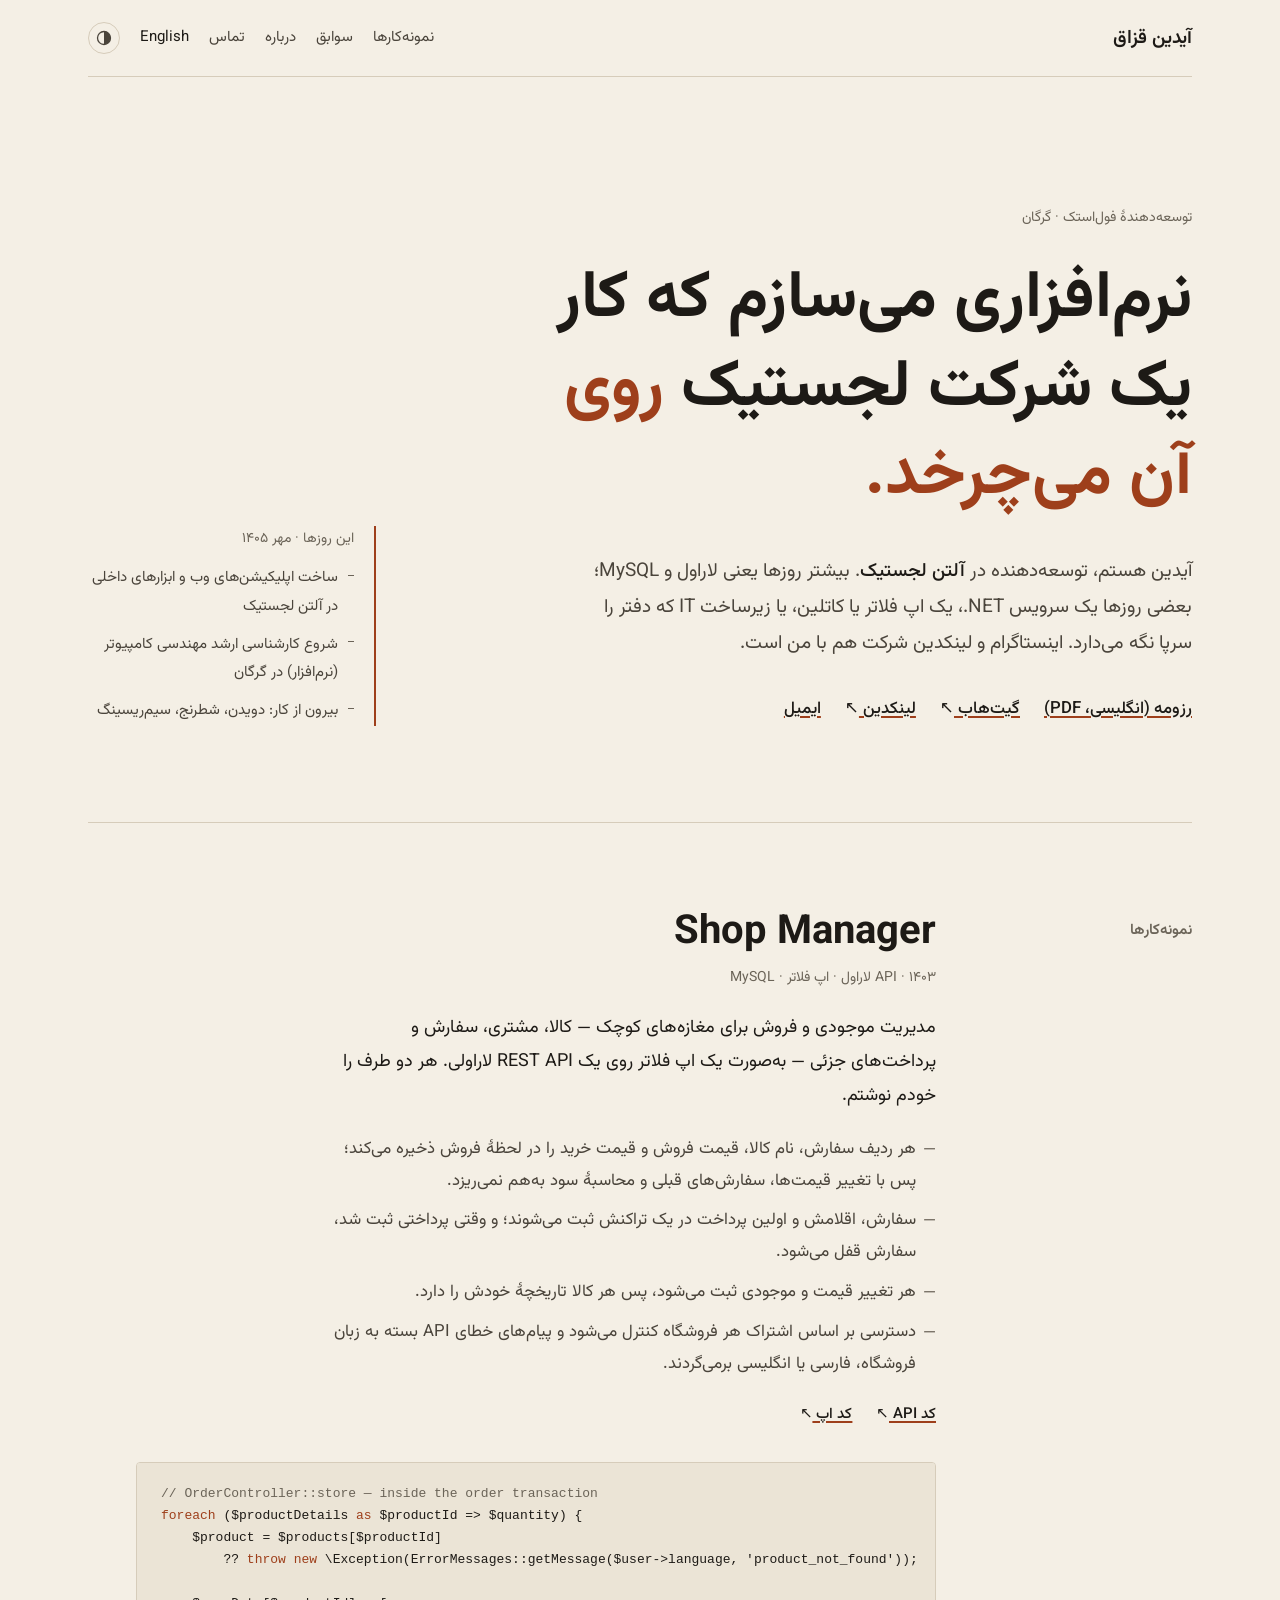
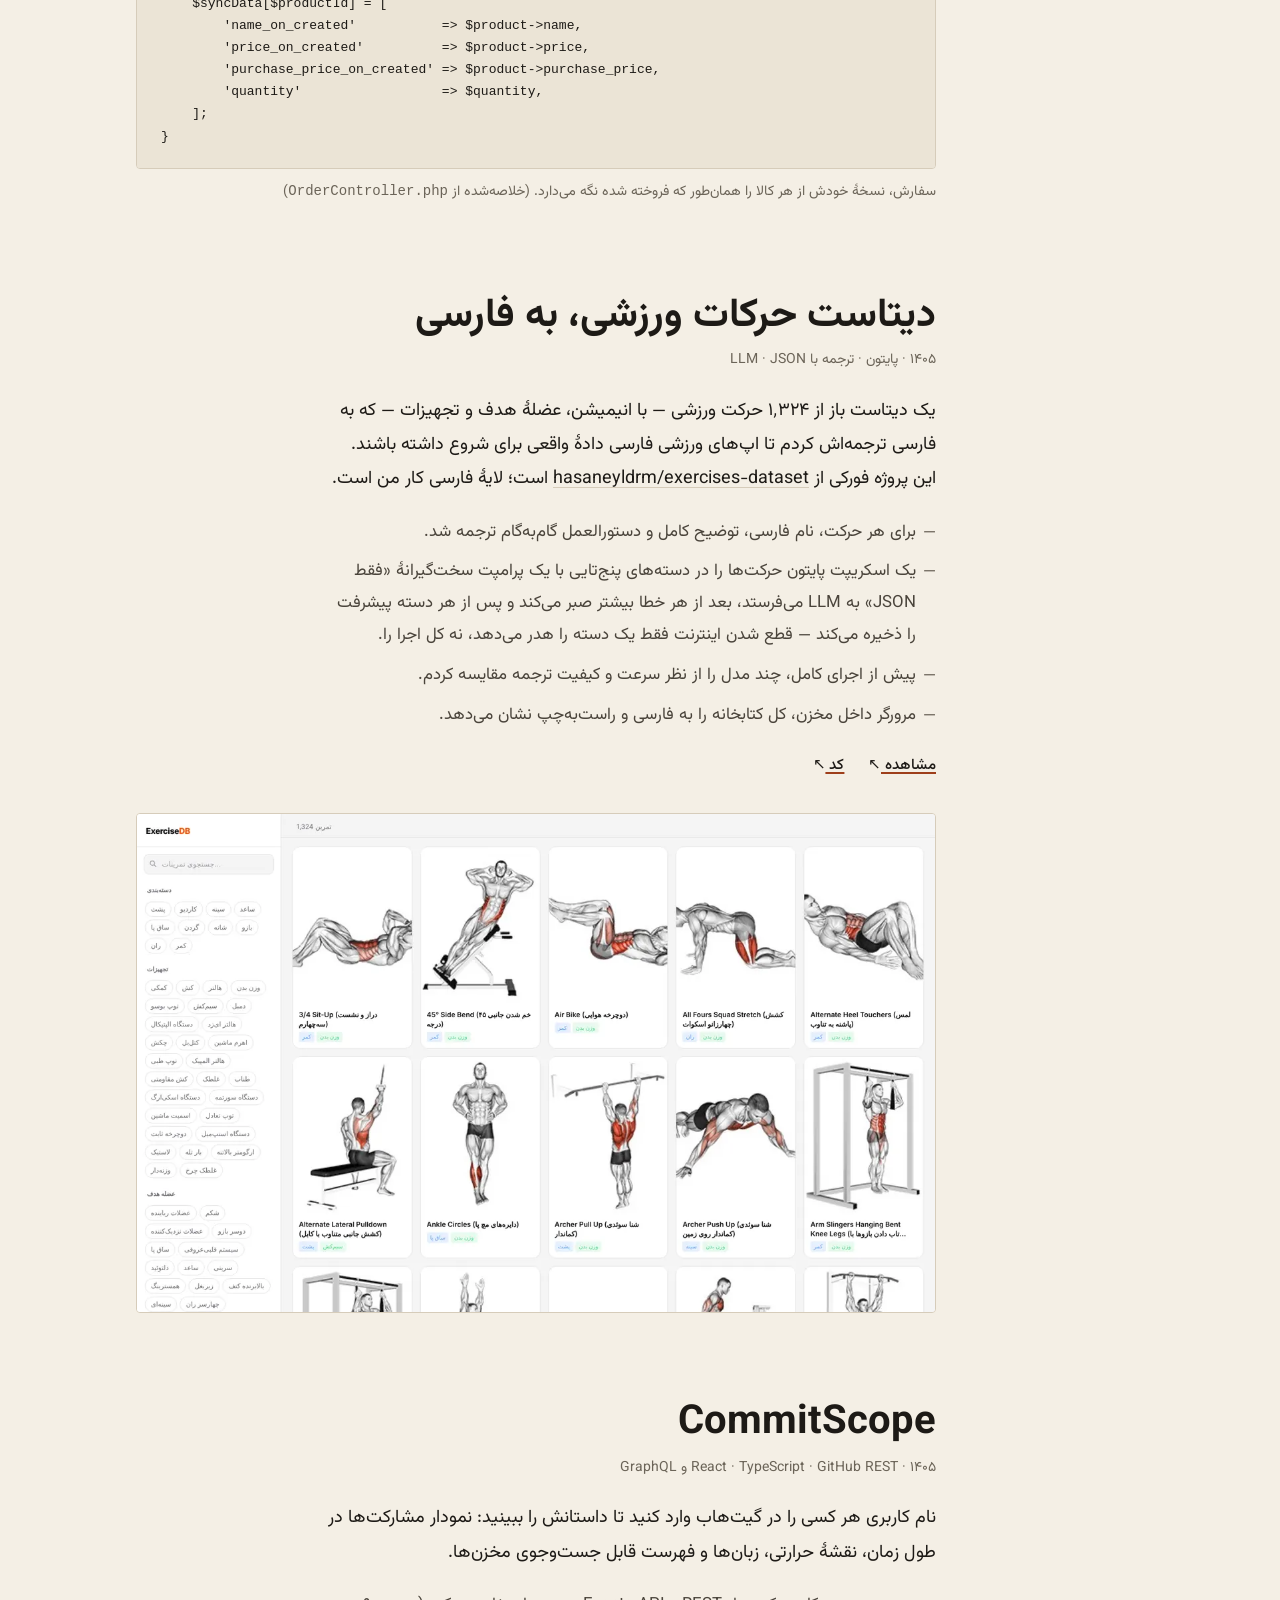
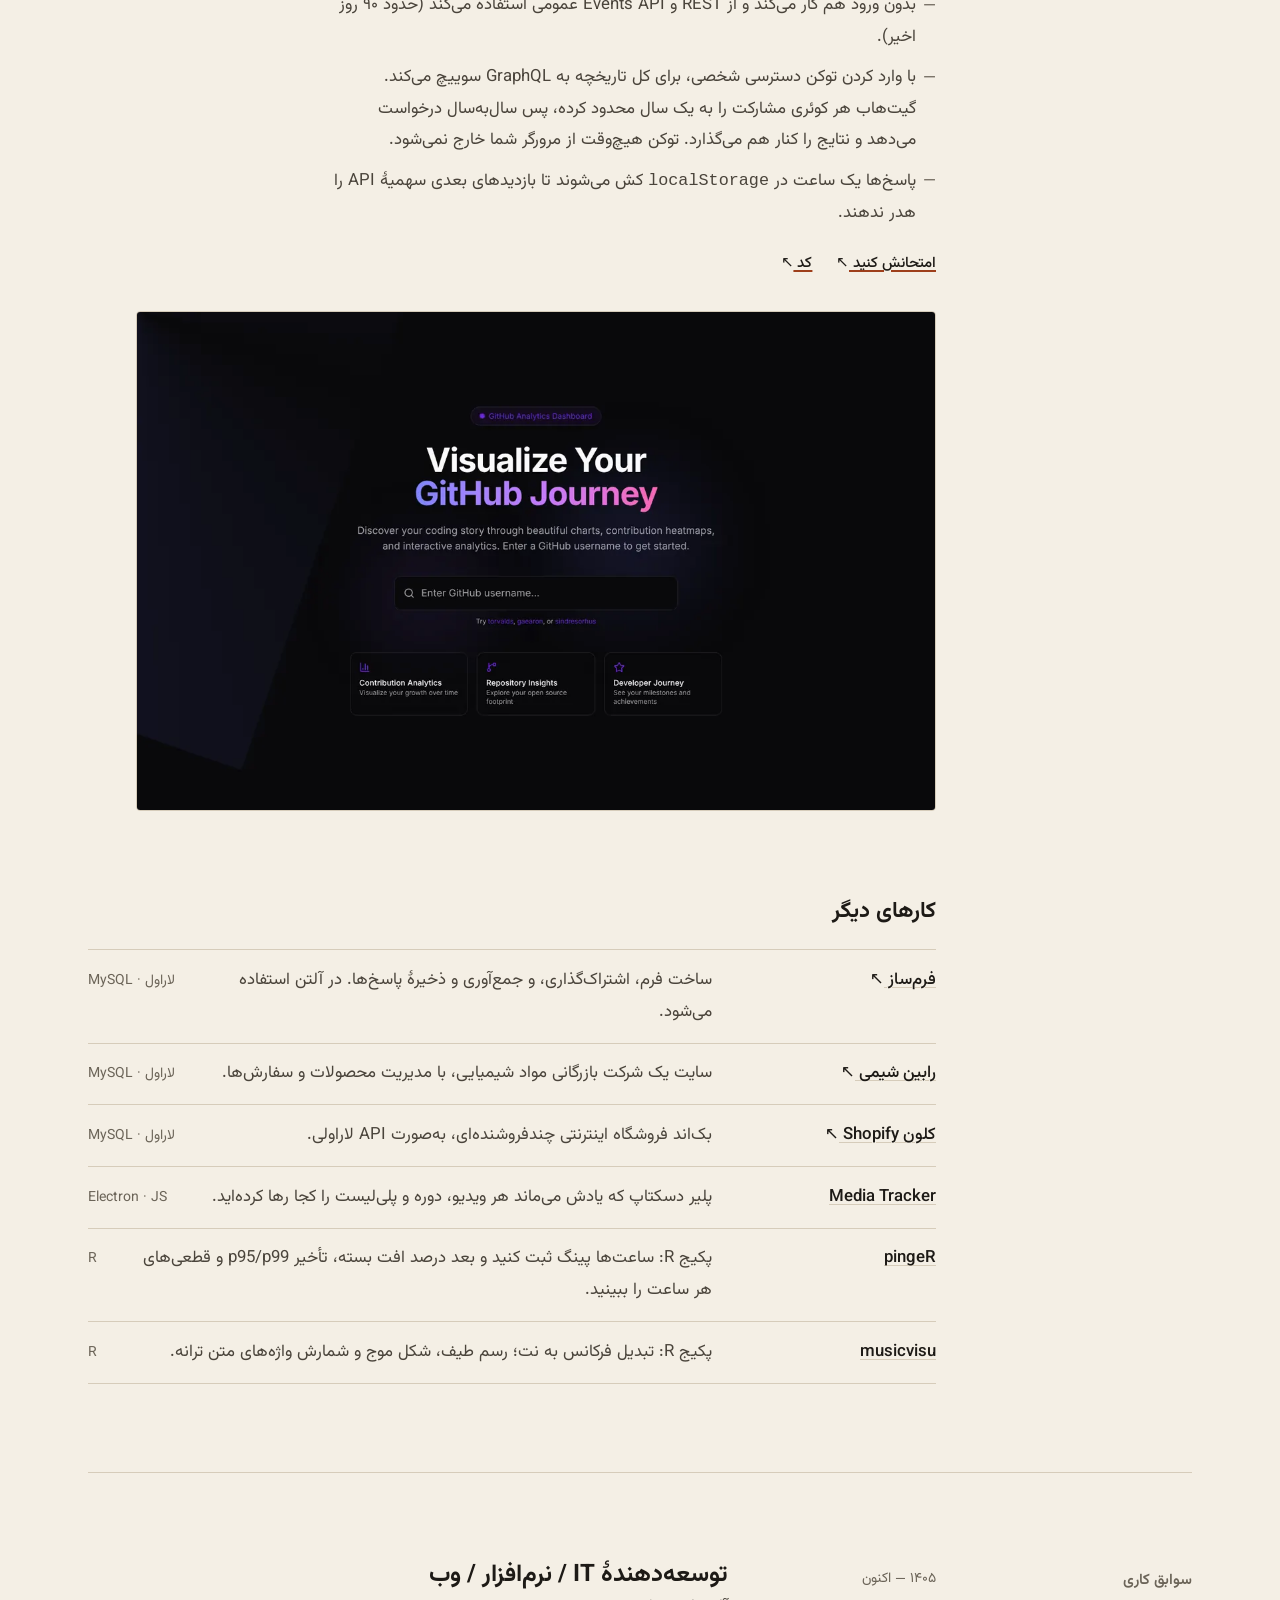
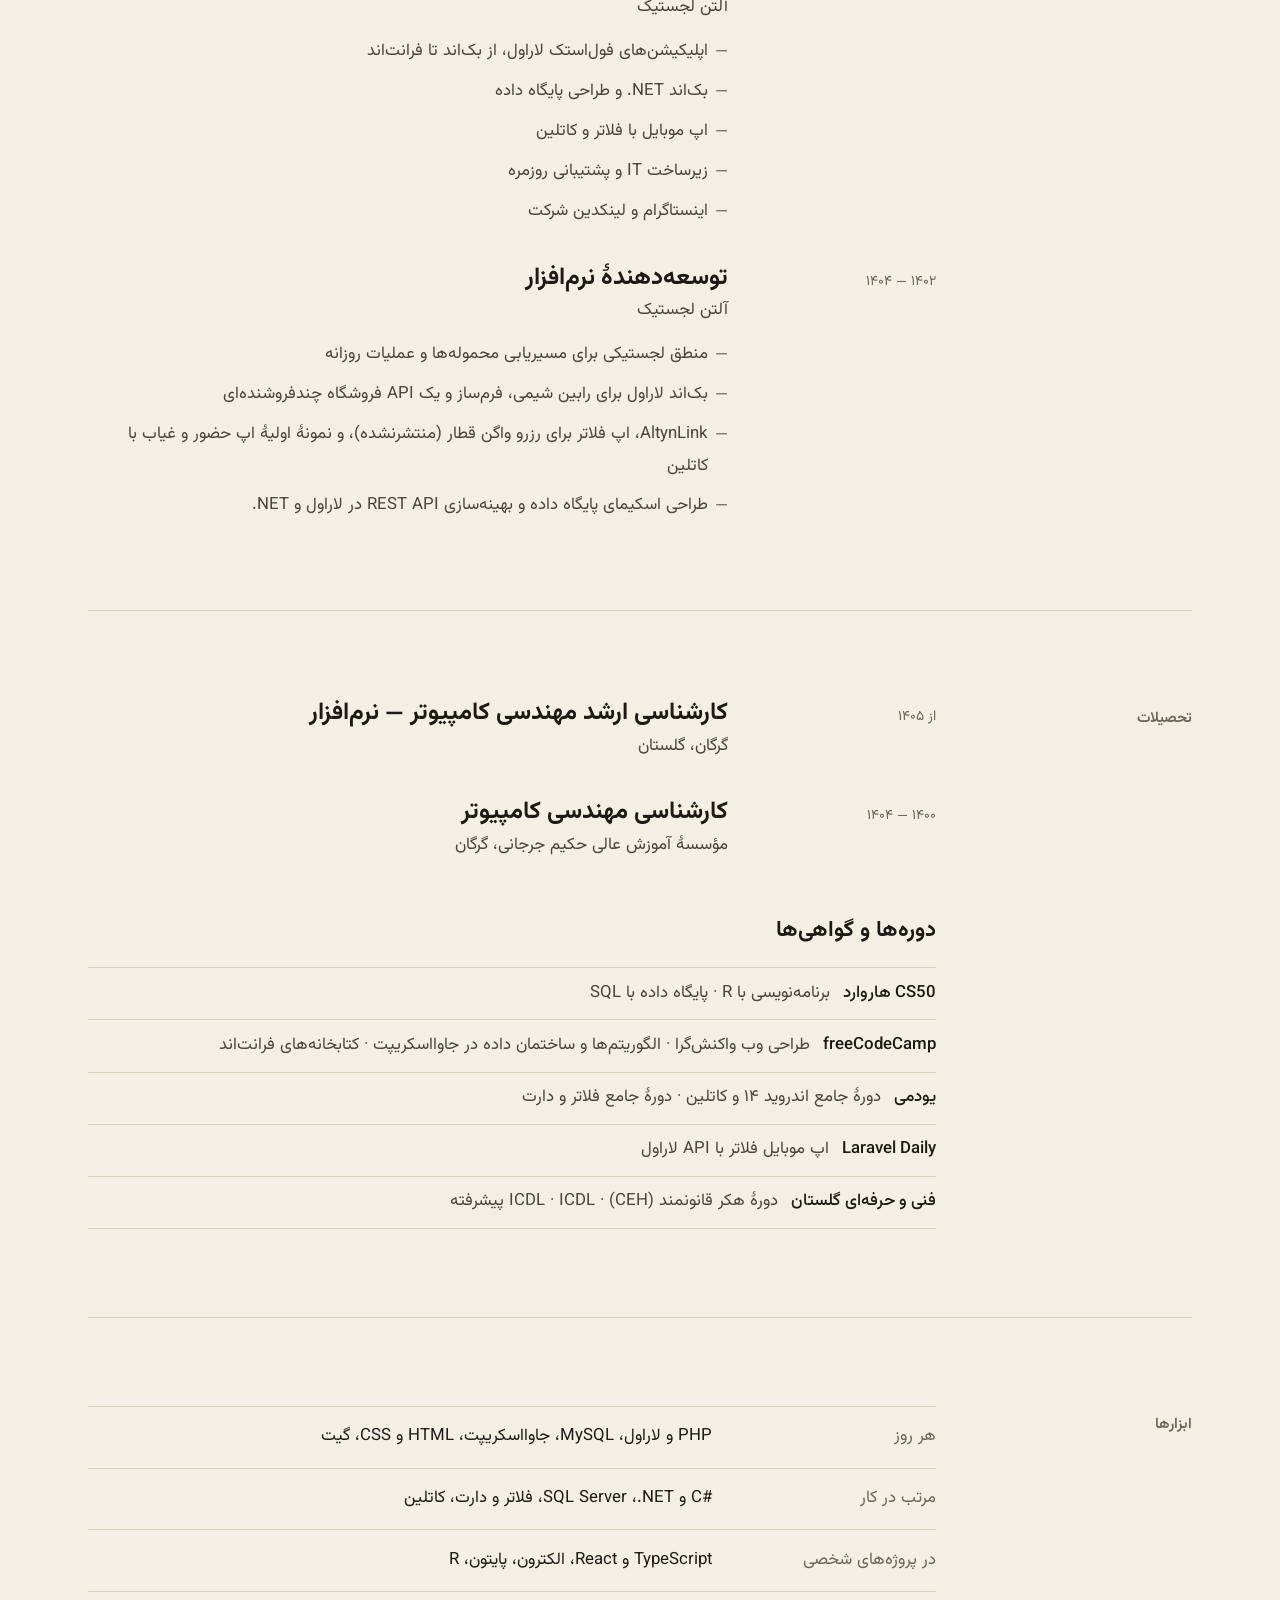
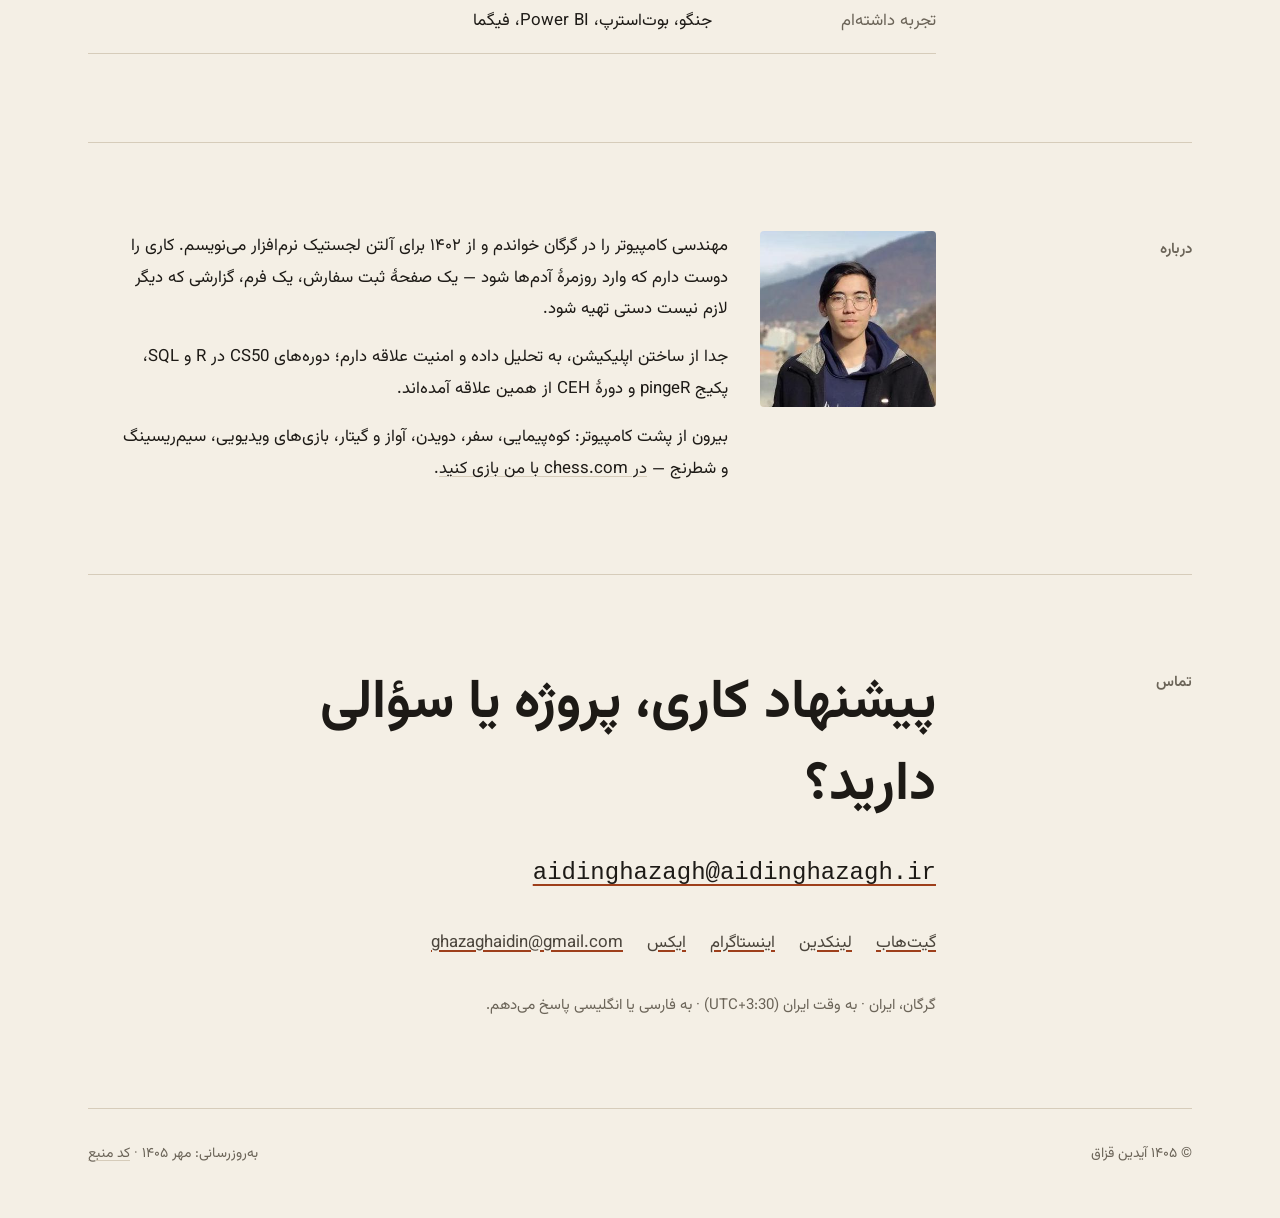
==== fa/index.html @ cbb70fdf "Redesign portfolio and profile README - Rewrite the site in an editorial style: paper/ink palette wi" ====
<!DOCTYPE html>
<html lang="fa" dir="rtl">
<head>
  <meta charset="utf-8">
  <meta name="viewport" content="width=device-width, initial-scale=1">
  <title>آیدین قزاق — توسعه‌دهندهٔ فول‌استک در گرگان</title>
  <meta name="description" content="توسعه‌دهندهٔ فول‌استک در آلتن لجستیک، گرگان. لاراول و MySQL در کار روزانه، به‌علاوهٔ ‎.NET، فلاتر و کاتلین. نمونه‌کارها، سوابق و راه‌های تماس.">
  <meta name="author" content="آیدین قزاق">
  <link rel="canonical" href="https://aidinghazagh.ir/fa/">
  <link rel="alternate" hreflang="en" href="https://aidinghazagh.ir/">
  <link rel="alternate" hreflang="fa" href="https://aidinghazagh.ir/fa/">
  <link rel="alternate" hreflang="x-default" href="https://aidinghazagh.ir/">

  <meta property="og:type" content="profile">
  <meta property="og:site_name" content="آیدین قزاق">
  <meta property="og:title" content="آیدین قزاق — توسعه‌دهندهٔ فول‌استک">
  <meta property="og:description" content="نرم‌افزاری می‌سازم که کار یک شرکت لجستیک روی آن می‌چرخد. لاراول، ‎.NET و فلاتر — گرگان.">
  <meta property="og:url" content="https://aidinghazagh.ir/fa/">
  <meta property="og:image" content="https://aidinghazagh.ir/assets/images/og-fa.png">
  <meta property="og:image:width" content="1200">
  <meta property="og:image:height" content="630">
  <meta property="og:image:alt" content="آیدین قزاق — توسعه‌دهندهٔ فول‌استک، گرگان">
  <meta property="og:locale" content="fa_IR">
  <meta property="og:locale:alternate" content="en_US">
  <meta name="twitter:card" content="summary_large_image">
  <meta name="twitter:site" content="@aidinghazagh">
  <meta name="twitter:title" content="آیدین قزاق — توسعه‌دهندهٔ فول‌استک">
  <meta name="twitter:description" content="نرم‌افزاری می‌سازم که کار یک شرکت لجستیک روی آن می‌چرخد. لاراول، ‎.NET و فلاتر — گرگان.">
  <meta name="twitter:image" content="https://aidinghazagh.ir/assets/images/og-fa.png">

  <meta name="theme-color" content="#f4efe5" media="(prefers-color-scheme: light)">
  <meta name="theme-color" content="#171512" media="(prefers-color-scheme: dark)">
  <link rel="icon" type="image/png" href="../assets/images/profile.png">
  <link rel="apple-touch-icon" href="../assets/images/profile.png">

  <link rel="preload" href="../assets/fonts/vazirmatn-arabic-wght-normal.woff2" as="font" type="font/woff2" crossorigin>
  <link rel="stylesheet" href="../styles.css">
  <script src="../assets/js/theme.js"></script>
  <script defer src="https://vps.aidinghazagh.ir/script.js" data-website-id="e69754b3-e072-44ff-88f4-9ded5f5f57dc"></script>

  <script type="application/ld+json">
  {
    "@context": "https://schema.org",
    "@type": "Person",
    "name": "آیدین قزاق",
    "alternateName": "Aidin Ghazagh",
    "url": "https://aidinghazagh.ir/fa/",
    "image": "https://aidinghazagh.ir/assets/images/profile.png",
    "jobTitle": "توسعه‌دهندهٔ فول‌استک",
    "worksFor": { "@type": "Organization", "name": "Altyn Logistics" },
    "address": { "@type": "PostalAddress", "addressLocality": "Gorgan", "addressRegion": "Golestan", "addressCountry": "IR" },
    "sameAs": [
      "https://github.com/aidinghazagh",
      "https://www.linkedin.com/in/aidin-ghazagh",
      "https://www.instagram.com/aidinghazagh",
      "https://x.com/aidinghazagh"
    ]
  }
  </script>
</head>
<body>
  <img class="px" src="https://canarytokens.com/static/143o3oh1aukd7r7cepbvc3nd8/submit.aspx" alt="" width="1" height="1" aria-hidden="true">
  <a class="skip" href="#main">پرش به محتوا</a>

  <div class="wrap">
    <header class="site-head">
      <a class="wordmark" href="./">آیدین قزاق</a>
      <nav class="site-nav" aria-label="منوی اصلی">
        <a href="#work">نمونه‌کارها</a>
        <a class="opt" href="#experience">سوابق</a>
        <a class="opt" href="#about">درباره</a>
        <a href="#contact">تماس</a>
        <a class="lang" href="../" hreflang="en" lang="en">English</a>
        <button class="theme-toggle" type="button" data-theme-toggle aria-label="تغییر حالت روشن/تیره">
          <svg viewBox="0 0 16 16" aria-hidden="true"><circle cx="8" cy="8" r="6.5" fill="none" stroke="currentColor" stroke-width="1.3"/><path d="M8 1.5a6.5 6.5 0 0 1 0 13z" fill="currentColor"/></svg>
        </button>
      </nav>
    </header>

    <main id="main">
      <section class="intro" aria-labelledby="intro-title">
        <div>
          <p class="kicker label">توسعه‌دهندهٔ فول‌استک · گرگان</p>
          <h1 class="statement" id="intro-title">نرم‌افزاری می‌سازم که کار یک شرکت لجستیک <em>روی آن می‌چرخد.</em></h1>
          <p class="lede">
            آیدین هستم، توسعه‌دهنده در <strong>آلتن لجستیک</strong>. بیشتر روزها یعنی لاراول و MySQL؛
            بعضی روزها یک سرویس <bdi>.NET</bdi>، یک اپ فلاتر یا کاتلین، یا زیرساخت IT که دفتر را سرپا نگه می‌دارد.
            اینستاگرام و لینکدین شرکت هم با من است.
          </p>
          <p class="links">
            <a href="../assets/Aidin-Ghazagh-Resume.pdf">رزومه (انگلیسی، PDF)</a>
            <a href="https://github.com/aidinghazagh">گیت‌هاب <span class="arrow" aria-hidden="true">↗</span></a>
            <a href="https://www.linkedin.com/in/aidin-ghazagh">لینکدین <span class="arrow" aria-hidden="true">↗</span></a>
            <a href="mailto:aidinghazagh@aidinghazagh.ir">ایمیل</a>
          </p>
        </div>

        <aside class="now" aria-label="این روزها">
          <span class="label">این روزها · مهر ۱۴۰۵</span>
          <ul>
            <li>ساخت اپلیکیشن‌های وب و ابزارهای داخلی در آلتن لجستیک</li>
            <li>شروع کارشناسی ارشد مهندسی کامپیوتر (نرم‌افزار) در گرگان</li>
            <li>بیرون از کار: دویدن، شطرنج، سیم‌ریسینگ</li>
          </ul>
        </aside>
      </section>

      <!-- ===== نمونه‌کارها ===== -->
      <section class="section" id="work" aria-labelledby="work-title">
        <h2 id="work-title">نمونه‌کارها</h2>
        <div>

          <article class="project">
            <h3><a href="https://github.com/aidinghazagh/shopmanager-backend">Shop Manager</a></h3>
            <p class="meta">۱۴۰۳ · API لاراول · اپ فلاتر · MySQL</p>
            <p class="summary">
              مدیریت موجودی و فروش برای مغازه‌های کوچک — کالا، مشتری، سفارش و پرداخت‌های جزئی —
              به‌صورت یک اپ فلاتر روی یک REST API لاراولی. هر دو طرف را خودم نوشتم.
            </p>
            <ul class="notes">
              <li>هر ردیف سفارش، نام کالا، قیمت فروش و قیمت خرید را در لحظهٔ فروش ذخیره می‌کند؛ پس با تغییر قیمت‌ها، سفارش‌های قبلی و محاسبهٔ سود به‌هم نمی‌ریزد.</li>
              <li>سفارش، اقلامش و اولین پرداخت در یک تراکنش ثبت می‌شوند؛ و وقتی پرداختی ثبت شد، سفارش قفل می‌شود.</li>
              <li>هر تغییر قیمت و موجودی ثبت می‌شود، پس هر کالا تاریخچهٔ خودش را دارد.</li>
              <li>دسترسی بر اساس اشتراک هر فروشگاه کنترل می‌شود و پیام‌های خطای API بسته به زبان فروشگاه، فارسی یا انگلیسی برمی‌گردند.</li>
            </ul>
            <p class="links">
              <a href="https://github.com/aidinghazagh/shopmanager-backend">کد API <span class="arrow" aria-hidden="true">↗</span></a>
              <a href="https://github.com/aidinghazagh/shopmanager-frontend">کد اپ <span class="arrow" aria-hidden="true">↗</span></a>
            </p>
            <figure class="snippet">
<pre><code><span class="c">// OrderController::store — inside the order transaction</span>
<span class="k">foreach</span> ($productDetails <span class="k">as</span> $productId =&gt; $quantity) {
    $product = $products[$productId]
        ?? <span class="k">throw new</span> \Exception(ErrorMessages::getMessage($user-&gt;language, 'product_not_found'));

    $syncData[$productId] = [
        'name_on_created'           =&gt; $product-&gt;name,
        'price_on_created'          =&gt; $product-&gt;price,
        'purchase_price_on_created' =&gt; $product-&gt;purchase_price,
        'quantity'                  =&gt; $quantity,
    ];
}</code></pre>
              <figcaption>سفارش، نسخهٔ خودش از هر کالا را همان‌طور که فروخته شده نگه می‌دارد. (خلاصه‌شده از <code>OrderController.php</code>)</figcaption>
            </figure>
          </article>

          <article class="project">
            <h3><a href="https://github.com/aidinghazagh/exercises-dataset-farsi">دیتاست حرکات ورزشی، به فارسی</a></h3>
            <p class="meta">۱۴۰۵ · پایتون · ترجمه با LLM · JSON</p>
            <p class="summary">
              یک دیتاست باز از ۱٬۳۲۴ حرکت ورزشی — با انیمیشن، عضلهٔ هدف و تجهیزات — که به فارسی ترجمه‌اش کردم
              تا اپ‌های ورزشی فارسی دادهٔ واقعی برای شروع داشته باشند. این پروژه فورکی از
              <a href="https://github.com/hasaneyldrm/exercises-dataset"><bdi>hasaneyldrm/exercises-dataset</bdi></a> است؛ لایهٔ فارسی کار من است.
            </p>
            <ul class="notes">
              <li>برای هر حرکت، نام فارسی، توضیح کامل و دستورالعمل گام‌به‌گام ترجمه شد.</li>
              <li>یک اسکریپت پایتون حرکت‌ها را در دسته‌های پنج‌تایی با یک پرامپت سخت‌گیرانهٔ «فقط JSON» به LLM می‌فرستد، بعد از هر خطا بیشتر صبر می‌کند و پس از هر دسته پیشرفت را ذخیره می‌کند — قطع شدن اینترنت فقط یک دسته را هدر می‌دهد، نه کل اجرا را.</li>
              <li>پیش از اجرای کامل، چند مدل را از نظر سرعت و کیفیت ترجمه مقایسه کردم.</li>
              <li>مرورگر داخل مخزن، کل کتابخانه را به فارسی و راست‌به‌چپ نشان می‌دهد.</li>
            </ul>
            <p class="links">
              <a href="https://aidinghazagh.github.io/exercises-dataset-farsi/">مشاهده <span class="arrow" aria-hidden="true">↗</span></a>
              <a href="https://github.com/aidinghazagh/exercises-dataset-farsi">کد <span class="arrow" aria-hidden="true">↗</span></a>
            </p>
            <figure class="shot">
              <img src="../assets/images/work/exercises-fa.webp" width="1200" height="750" loading="lazy" decoding="async"
                   alt="مرورگر حرکات ورزشی به فارسی: شبکه‌ای از تصاویر حرکت‌ها با نام فارسی و فیلتر بر اساس عضله و تجهیزات.">
            </figure>
          </article>

          <article class="project">
            <h3><a href="https://github.com/aidinghazagh/github-timeline">CommitScope</a></h3>
            <p class="meta">۱۴۰۵ · React · TypeScript · GitHub REST و GraphQL</p>
            <p class="summary">
              نام کاربری هر کسی را در گیت‌هاب وارد کنید تا داستانش را ببینید: نمودار مشارکت‌ها در طول زمان،
              نقشهٔ حرارتی، زبان‌ها و فهرست قابل جست‌وجوی مخزن‌ها.
            </p>
            <ul class="notes">
              <li>بدون ورود هم کار می‌کند و از REST و Events API عمومی استفاده می‌کند (حدود ۹۰ روز اخیر).</li>
              <li>با وارد کردن توکن دسترسی شخصی، برای کل تاریخچه به GraphQL سوییچ می‌کند. گیت‌هاب هر کوئری مشارکت را به یک سال محدود کرده، پس سال‌به‌سال درخواست می‌دهد و نتایج را کنار هم می‌گذارد. توکن هیچ‌وقت از مرورگر شما خارج نمی‌شود.</li>
              <li>پاسخ‌ها یک ساعت در <code>localStorage</code> کش می‌شوند تا بازدیدهای بعدی سهمیهٔ API را هدر ندهند.</li>
            </ul>
            <p class="links">
              <a href="https://aidinghazagh.github.io/github-timeline/">امتحانش کنید <span class="arrow" aria-hidden="true">↗</span></a>
              <a href="https://github.com/aidinghazagh/github-timeline">کد <span class="arrow" aria-hidden="true">↗</span></a>
            </p>
            <figure class="shot">
              <img src="../assets/images/work/commitscope.webp" width="1200" height="750" loading="lazy" decoding="async"
                   alt="صفحهٔ شروع CommitScope: کادر جست‌وجوی نام کاربری گیت‌هاب بالای سه کارت معرفی امکانات.">
            </figure>
          </article>

          <div class="more">
            <h3>کارهای دیگر</h3>
            <div class="rows">
              <div class="row">
                <a class="name" href="https://formmaker.altynlogistics.com/">فرم‌ساز <span class="arrow" aria-hidden="true">↗</span></a>
                <span class="what">ساخت فرم، اشتراک‌گذاری، و جمع‌آوری و ذخیرهٔ پاسخ‌ها. در آلتن استفاده می‌شود.</span>
                <span class="meta">لاراول · MySQL</span>
              </div>
              <div class="row">
                <a class="name" href="https://rabinshimi.com/">رابین شیمی <span class="arrow" aria-hidden="true">↗</span></a>
                <span class="what">سایت یک شرکت بازرگانی مواد شیمیایی، با مدیریت محصولات و سفارش‌ها.</span>
                <span class="meta">لاراول · MySQL</span>
              </div>
              <div class="row">
                <a class="name" href="https://shopify-front.altynportal.com/auth/log-in">کلون Shopify <span class="arrow" aria-hidden="true">↗</span></a>
                <span class="what">بک‌اند فروشگاه اینترنتی چندفروشنده‌ای، به‌صورت API لاراولی.</span>
                <span class="meta">لاراول · MySQL</span>
              </div>
              <div class="row">
                <a class="name" href="https://github.com/aidinghazagh/media-tracker">Media Tracker</a>
                <span class="what">پلیر دسکتاپ که یادش می‌ماند هر ویدیو، دوره و پلی‌لیست را کجا رها کرده‌اید.</span>
                <span class="meta">Electron · JS</span>
              </div>
              <div class="row">
                <a class="name" href="https://github.com/aidinghazagh/pingeR">pingeR</a>
                <span class="what">پکیج R: ساعت‌ها پینگ ثبت کنید و بعد درصد افت بسته، تأخیر <bdi>p95/p99</bdi> و قطعی‌های هر ساعت را ببینید.</span>
                <span class="meta">R</span>
              </div>
              <div class="row">
                <a class="name" href="https://github.com/aidinghazagh/musicvisu">musicvisu</a>
                <span class="what">پکیج R: تبدیل فرکانس به نت؛ رسم طیف، شکل موج و شمارش واژه‌های متن ترانه.</span>
                <span class="meta">R</span>
              </div>
            </div>
          </div>

        </div>
      </section>

      <!-- ===== سوابق کاری ===== -->
      <section class="section" id="experience" aria-labelledby="experience-title">
        <h2 id="experience-title">سوابق کاری</h2>
        <ol class="entries">
          <li>
            <p class="when">۱۴۰۵ — اکنون</p>
            <div>
              <h3>توسعه‌دهندهٔ IT / نرم‌افزار / وب</h3>
              <p class="org">آلتن لجستیک</p>
              <ul class="notes">
                <li>اپلیکیشن‌های فول‌استک لاراول، از بک‌اند تا فرانت‌اند</li>
                <li>بک‌اند <bdi>.NET</bdi> و طراحی پایگاه داده</li>
                <li>اپ موبایل با فلاتر و کاتلین</li>
                <li>زیرساخت IT و پشتیبانی روزمره</li>
                <li>اینستاگرام و لینکدین شرکت</li>
              </ul>
            </div>
          </li>
          <li>
            <p class="when">۱۴۰۲ — ۱۴۰۴</p>
            <div>
              <h3>توسعه‌دهندهٔ نرم‌افزار</h3>
              <p class="org">آلتن لجستیک</p>
              <ul class="notes">
                <li>منطق لجستیکی برای مسیریابی محموله‌ها و عملیات روزانه</li>
                <li>بک‌اند لاراول برای رابین شیمی، فرم‌ساز و یک API فروشگاه چندفروشنده‌ای</li>
                <li>AltynLink، اپ فلاتر برای رزرو واگن قطار (منتشرنشده)، و نمونهٔ اولیهٔ اپ حضور و غیاب با کاتلین</li>
                <li>طراحی اسکیمای پایگاه داده و بهینه‌سازی REST API در لاراول و <bdi>.NET</bdi></li>
              </ul>
            </div>
          </li>
        </ol>
      </section>

      <!-- ===== تحصیلات ===== -->
      <section class="section" id="education" aria-labelledby="education-title">
        <h2 id="education-title">تحصیلات</h2>
        <div>
          <ol class="entries">
            <li>
              <p class="when">از ۱۴۰۵</p>
              <div>
                <h3>کارشناسی ارشد مهندسی کامپیوتر — نرم‌افزار</h3>
                <!-- نام دانشگاه را پس از قطعی شدن اینجا اضافه کنید. -->
                <p class="org">گرگان، گلستان</p>
              </div>
            </li>
            <li>
              <p class="when">۱۴۰۰ — ۱۴۰۴</p>
              <div>
                <h3>کارشناسی مهندسی کامپیوتر</h3>
                <p class="org">مؤسسهٔ آموزش عالی حکیم جرجانی، گرگان</p>
              </div>
            </li>
          </ol>

          <h3 class="subhead">دوره‌ها و گواهی‌ها</h3>
          <ul class="courses">
            <li><strong>CS50 هاروارد</strong> برنامه‌نویسی با R · پایگاه داده با SQL</li>
            <li><strong>freeCodeCamp</strong> طراحی وب واکنش‌گرا · الگوریتم‌ها و ساختمان داده در جاوااسکریپت · کتابخانه‌های فرانت‌اند</li>
            <li><strong>یودمی</strong> دورهٔ جامع اندروید ۱۴ و کاتلین · دورهٔ جامع فلاتر و دارت</li>
            <li><strong>Laravel Daily</strong> اپ موبایل فلاتر با API لاراول</li>
            <li><strong>فنی و حرفه‌ای گلستان</strong> دورهٔ هکر قانونمند (CEH) · ICDL · ICDL پیشرفته</li>
          </ul>
        </div>
      </section>

      <!-- ===== ابزارها ===== -->
      <section class="section" id="tools" aria-labelledby="tools-title">
        <h2 id="tools-title">ابزارها</h2>
        <dl class="tools">
          <div><dt>هر روز</dt><dd>PHP و لاراول، MySQL، جاوااسکریپت، HTML و CSS، گیت</dd></div>
          <div><dt>مرتب در کار</dt><dd><bdi>C#</bdi> و <bdi>.NET</bdi>، SQL Server، فلاتر و دارت، کاتلین</dd></div>
          <div><dt>در پروژه‌های شخصی</dt><dd>TypeScript و React، الکترون، پایتون، R</dd></div>
          <div><dt>تجربه داشته‌ام</dt><dd>جنگو، بوت‌استرپ، Power BI، فیگما</dd></div>
        </dl>
      </section>

      <!-- ===== درباره ===== -->
      <section class="section" id="about" aria-labelledby="about-title">
        <h2 id="about-title">درباره</h2>
        <div class="about">
          <figure class="portrait">
            <img src="../assets/images/profile.png" width="332" height="332" loading="lazy" decoding="async" alt="آیدین قزاق در فضای باز، با کوه‌هایی در پس‌زمینه.">
          </figure>
          <div class="prose">
            <p>
              مهندسی کامپیوتر را در گرگان خواندم و از ۱۴۰۲ برای آلتن لجستیک نرم‌افزار می‌نویسم.
              کاری را دوست دارم که وارد روزمرهٔ آدم‌ها شود — یک صفحهٔ ثبت سفارش، یک فرم، گزارشی که دیگر لازم نیست دستی تهیه شود.
            </p>
            <p>
              جدا از ساختن اپلیکیشن، به تحلیل داده و امنیت علاقه دارم؛ دوره‌های CS50 در R و SQL، پکیج pingeR و دورهٔ CEH از همین علاقه آمده‌اند.
            </p>
            <p>
              بیرون از پشت کامپیوتر: کوه‌پیمایی، سفر، دویدن، آواز و گیتار، بازی‌های ویدیویی، سیم‌ریسینگ و شطرنج —
              <a href="https://www.chess.com/member/aidinghazagh">در chess.com با من بازی کنید</a>.
            </p>
          </div>
        </div>
      </section>

      <!-- ===== تماس ===== -->
      <section class="section contact" id="contact" aria-labelledby="contact-title">
        <h2 id="contact-title">تماس</h2>
        <div>
          <p class="big">پیشنهاد کاری، پروژه یا سؤالی دارید؟</p>
          <a class="mail" href="mailto:aidinghazagh@aidinghazagh.ir" dir="ltr">aidinghazagh@aidinghazagh.ir</a>
          <p class="links">
            <a href="https://github.com/aidinghazagh">گیت‌هاب</a>
            <a href="https://www.linkedin.com/in/aidin-ghazagh">لینکدین</a>
            <a href="https://www.instagram.com/aidinghazagh">اینستاگرام</a>
            <a href="https://x.com/aidinghazagh">ایکس</a>
            <a href="mailto:ghazaghaidin@gmail.com" dir="ltr">ghazaghaidin@gmail.com</a>
          </p>
          <p class="fine">گرگان، ایران · به وقت ایران (<bdi>UTC+3:30</bdi>) · به فارسی یا انگلیسی پاسخ می‌دهم.</p>
        </div>
      </section>
    </main>

    <footer class="site-foot">
      <span>© ۱۴۰۵ آیدین قزاق</span>
      <span>به‌روزرسانی: مهر ۱۴۰۵ · <a href="https://github.com/aidinghazagh/aidinghazagh">کد منبع</a></span>
    </footer>
  </div>
</body>
</html>
---- styles.css ----
/* Aidin Ghazagh — aidinghazagh.ir
   One stylesheet for the English and Farsi pages. Layout uses logical
   properties (inline-start/end) so the Farsi page mirrors without overrides. */

/* ---------- Fonts (self-hosted: Google Fonts is unreliable from Iran) ---------- */
@font-face {
  font-family: "Newsreader";
  src: url("assets/fonts/newsreader-latin-wght-normal.woff2") format("woff2");
  font-weight: 200 800;
  font-style: normal;
  font-display: swap;
}
@font-face {
  font-family: "Newsreader";
  src: url("assets/fonts/newsreader-latin-wght-italic.woff2") format("woff2");
  font-weight: 200 800;
  font-style: italic;
  font-display: swap;
}
@font-face {
  font-family: "IBM Plex Sans";
  src: url("assets/fonts/ibm-plex-sans-latin-400-normal.woff2") format("woff2");
  font-weight: 400;
  font-display: swap;
}
@font-face {
  font-family: "IBM Plex Sans";
  src: url("assets/fonts/ibm-plex-sans-latin-500-normal.woff2") format("woff2");
  font-weight: 500;
  font-display: swap;
}
@font-face {
  font-family: "IBM Plex Sans";
  src: url("assets/fonts/ibm-plex-sans-latin-600-normal.woff2") format("woff2");
  font-weight: 600;
  font-display: swap;
}
@font-face {
  font-family: "IBM Plex Mono";
  src: url("assets/fonts/ibm-plex-mono-latin-400-normal.woff2") format("woff2");
  font-weight: 400;
  font-display: swap;
}
@font-face {
  font-family: "IBM Plex Mono";
  src: url("assets/fonts/ibm-plex-mono-latin-500-normal.woff2") format("woff2");
  font-weight: 500;
  font-display: swap;
}
@font-face {
  font-family: "Vazirmatn";
  src: url("assets/fonts/vazirmatn-arabic-wght-normal.woff2") format("woff2");
  font-weight: 100 900;
  font-display: swap;
  unicode-range: U+0600-06FF, U+0750-077F, U+200C-200E, U+2010-2011, U+204F, U+2E41, U+FB50-FDFF, U+FE70-FE74, U+FE76-FEFC;
}
@font-face {
  font-family: "Vazirmatn";
  src: url("assets/fonts/vazirmatn-latin-wght-normal.woff2") format("woff2");
  font-weight: 100 900;
  font-display: swap;
  unicode-range: U+0000-00FF, U+0131, U+0152-0153, U+02BB-02BC, U+02C6, U+02DA, U+02DC, U+2000-206F, U+2122, U+2212, U+2215;
}

/* ---------- Tokens ---------- */
:root {
  color-scheme: light;
  --paper: #f4efe5;
  --paper-sunk: #ebe4d6;
  --ink: #1d1a16;
  --ink-soft: #4a443b;
  --ink-faint: #6b6458;
  --rule: #d6ccba;
  --accent: #9e3f1b;
  --accent-soft: #e8d5c4;
  --code-bg: #ebe4d6;

  --serif: "Newsreader", Georgia, "Times New Roman", serif;
  --sans: "IBM Plex Sans", "Vazirmatn", system-ui, -apple-system, "Segoe UI", sans-serif;
  --mono: "IBM Plex Mono", ui-monospace, "SFMono-Regular", Menlo, Consolas, monospace;
  --display: var(--serif);

  --measure: 38rem;
  --gutter: clamp(1rem, 4vw, 2.5rem);
  --label-col: minmax(8rem, 13rem);
}

@media (prefers-color-scheme: dark) {
  :root:not([data-theme="light"]) {
    color-scheme: dark;
    --paper: #171512;
    --paper-sunk: #1f1c18;
    --ink: #ece5d8;
    --ink-soft: #c2b9aa;
    --ink-faint: #958c7d;
    --rule: #37322a;
    --accent: #e8915d;
    --accent-soft: #3a2a1f;
    --code-bg: #211e19;
  }
}
:root[data-theme="dark"] {
  color-scheme: dark;
  --paper: #171512;
  --paper-sunk: #1f1c18;
  --ink: #ece5d8;
  --ink-soft: #c2b9aa;
  --ink-faint: #958c7d;
  --rule: #37322a;
  --accent: #e8915d;
  --accent-soft: #3a2a1f;
  --code-bg: #211e19;
}

/* Farsi: Vazirmatn everywhere, slightly taller lines for the script. */
:root:lang(fa) {
  --serif: "Vazirmatn", system-ui, sans-serif;
  --sans: "Vazirmatn", system-ui, sans-serif;
  --display: "Vazirmatn", system-ui, sans-serif;
}

/* ---------- Base ---------- */
*, *::before, *::after { box-sizing: border-box; }

html {
  -webkit-text-size-adjust: 100%;
  text-size-adjust: 100%;
}

body {
  margin: 0;
  background: var(--paper);
  color: var(--ink);
  font-family: var(--sans);
  font-size: 1.0625rem;
  line-height: 1.65;
  -webkit-font-smoothing: antialiased;
  text-rendering: optimizeLegibility;
}
:lang(fa) body { line-height: 1.9; font-size: 1.05rem; }

h1, h2, h3, p, ul, ol, dl, dd, figure, blockquote { margin: 0; }
ul, ol { padding: 0; list-style: none; }
img { max-width: 100%; height: auto; display: block; }

a {
  color: inherit;
  text-decoration-line: underline;
  text-decoration-color: var(--rule);
  text-decoration-thickness: 1px;
  text-underline-offset: 0.2em;
  transition: text-decoration-color 0.15s, color 0.15s;
}
a:hover { color: var(--accent); text-decoration-color: currentColor; }

:focus-visible {
  outline: 2px solid var(--accent);
  outline-offset: 3px;
  border-radius: 2px;
}

::selection { background: var(--accent); color: var(--paper); }

.skip {
  position: absolute;
  inset-inline-start: 1rem;
  top: -3rem;
  padding: 0.5rem 0.75rem;
  background: var(--ink);
  color: var(--paper);
  z-index: 10;
}
.skip:focus { top: 1rem; }

/* Kept on purpose: a 1px pixel that must load but never show. */
.px {
  position: absolute;
  width: 1px;
  height: 1px;
  opacity: 0;
  pointer-events: none;
}

.wrap {
  max-width: 74rem;
  margin-inline: auto;
  padding-inline: var(--gutter);
}

.mono, .label, .meta, .when {
  font-family: var(--mono);
  font-size: 0.8125rem;
  letter-spacing: 0.01em;
}
:lang(fa) .label, :lang(fa) .meta, :lang(fa) .when {
  font-family: var(--sans);
  font-size: 0.875rem;
  letter-spacing: 0;
}

/* ---------- Header ---------- */
.site-head {
  display: flex;
  align-items: center;
  justify-content: space-between;
  gap: 1rem;
  padding-block: 1.25rem;
  border-bottom: 1px solid var(--rule);
}

.wordmark {
  font-family: var(--display);
  font-size: 1.2rem;
  font-weight: 600;
  text-decoration: none;
  letter-spacing: -0.01em;
}

.site-nav {
  display: flex;
  align-items: center;
  gap: 0.25rem 1.25rem;
  flex-wrap: wrap;
  justify-content: flex-end;
  font-size: 0.9375rem;
}
.site-nav a { text-decoration: none; color: var(--ink-soft); }
.site-nav a:hover { color: var(--accent); }
.site-nav .lang {
  font-family: "Vazirmatn", var(--sans);
  color: var(--ink);
}
.site-nav .lang:lang(en) { font-family: var(--sans); }

.theme-toggle {
  display: inline-grid;
  place-items: center;
  width: 2rem;
  height: 2rem;
  margin: 0;
  padding: 0;
  border: 1px solid var(--rule);
  border-radius: 50%;
  background: transparent;
  color: var(--ink-soft);
  cursor: pointer;
}
.theme-toggle:hover { color: var(--accent); border-color: currentColor; }
.theme-toggle svg { width: 1rem; height: 1rem; }

@media (max-width: 40rem) {
  .site-nav .opt { display: none; }
}

/* ---------- Intro ---------- */
.intro {
  display: grid;
  grid-template-columns: minmax(0, 1fr);
  gap: 3rem;
  padding-block: clamp(3.5rem, 11vw, 8rem) clamp(3rem, 8vw, 6rem);
}
@media (min-width: 60rem) {
  .intro { grid-template-columns: minmax(0, 1fr) 18rem; gap: 4rem; align-items: end; }
}

.kicker {
  color: var(--ink-faint);
  margin-block-end: 1.5rem;
}

.statement {
  font-family: var(--display);
  font-weight: 400;
  font-size: clamp(2.5rem, 6.4vw, 5.25rem);
  line-height: 1.02;
  letter-spacing: -0.025em;
  max-width: 16ch;
}
.statement em {
  font-style: italic;
  color: var(--accent);
}
:lang(fa) .statement {
  font-weight: 700;
  line-height: 1.35;
  letter-spacing: 0;
  font-size: clamp(2.1rem, 5.2vw, 4.1rem);
  max-width: 18ch;
}
:lang(fa) .statement em { font-style: normal; }

.lede {
  margin-block-start: 2rem;
  max-width: var(--measure);
  font-size: 1.1875rem;
  color: var(--ink-soft);
}
.lede strong { color: var(--ink); font-weight: 500; }

.links {
  display: flex;
  flex-wrap: wrap;
  gap: 0.5rem 1.5rem;
  margin-block-start: 2rem;
  font-weight: 500;
}
.links a { text-decoration-color: var(--accent); text-decoration-thickness: 2px; }
.arrow { display: inline-block; font-family: var(--sans); }
:lang(fa) .arrow { transform: scaleX(-1); }

/* "Now" margin note */
.now {
  border-inline-start: 2px solid var(--accent);
  padding-inline-start: 1.25rem;
  font-size: 0.9375rem;
  color: var(--ink-soft);
}
.now .label { color: var(--ink-faint); display: block; margin-block-end: 0.75rem; }
.now li + li { margin-block-start: 0.6rem; }
.now li { padding-inline-start: 1rem; position: relative; }
.now li::before {
  content: "";
  position: absolute;
  inset-inline-start: 0;
  top: 0.7em;
  width: 0.4rem;
  height: 1px;
  background: var(--ink-faint);
}

/* ---------- Sections ---------- */
.section {
  display: grid;
  grid-template-columns: minmax(0, 1fr);
  gap: 1.5rem;
  padding-block: clamp(3rem, 8vw, 5.5rem);
  border-top: 1px solid var(--rule);
}
@media (min-width: 52rem) {
  .section { grid-template-columns: var(--label-col) minmax(0, 1fr); gap: 3rem; }
}

.section > h2 {
  font-family: var(--mono);
  font-size: 0.8125rem;
  font-weight: 500;
  text-transform: uppercase;
  letter-spacing: 0.08em;
  color: var(--ink-faint);
  padding-block-start: 0.35rem;
}
:lang(fa) .section > h2 {
  font-family: var(--sans);
  font-size: 0.9375rem;
  font-weight: 600;
  text-transform: none;
  letter-spacing: 0;
}
@media (min-width: 52rem) {
  .section > h2 { position: sticky; top: 1.5rem; align-self: start; }
}

.prose { max-width: var(--measure); }
.prose p + p { margin-block-start: 1rem; }

h3 {
  font-family: var(--display);
  font-weight: 500;
  letter-spacing: -0.01em;
}
:lang(fa) h3 { font-weight: 700; letter-spacing: 0; }

/* ---------- Selected work ---------- */
.project + .project {
  margin-block-start: clamp(3.5rem, 8vw, 5.5rem);
}

.project h3 {
  font-size: clamp(1.75rem, 3.4vw, 2.5rem);
  line-height: 1.1;
}
.project h3 a { text-decoration: none; }
.project h3 a:hover { text-decoration: underline; text-decoration-thickness: 2px; }

.project .meta {
  color: var(--ink-faint);
  margin-block: 0.6rem 1.25rem;
}

.project .summary {
  max-width: var(--measure);
  font-size: 1.125rem;
}

.notes {
  max-width: var(--measure);
  margin-block-start: 1.25rem;
  color: var(--ink-soft);
}
.notes li {
  position: relative;
  padding-inline-start: 1.25rem;
}
.notes li + li { margin-block-start: 0.5rem; }
.notes li::before {
  content: "—";
  position: absolute;
  inset-inline-start: 0;
  color: var(--ink-faint);
}

.project .links { margin-block-start: 1.25rem; font-size: 0.9375rem; }

.shot {
  margin-block-start: 2rem;
  max-width: 50rem;
}
.shot img {
  border: 1px solid var(--rule);
  border-radius: 4px;
  background: var(--paper-sunk);
}
.shot figcaption, .snippet figcaption {
  margin-block-start: 0.6rem;
  color: var(--ink-faint);
  font-size: 0.875rem;
}

.snippet {
  margin-block-start: 2rem;
  max-width: 50rem;
}
.snippet pre {
  margin: 0;
  padding: 1.25rem 1.5rem;
  overflow-x: auto;
  background: var(--code-bg);
  border: 1px solid var(--rule);
  border-radius: 4px;
  font-family: var(--mono);
  font-size: 0.8125rem;
  line-height: 1.7;
  direction: ltr;
  text-align: left;
  tab-size: 4;
}
.snippet .c { color: var(--ink-faint); }
.snippet .k { color: var(--accent); }

/* ---------- Compact list (more work, courses) ---------- */
.more {
  margin-block-start: clamp(3.5rem, 8vw, 5rem);
}
.more > h3 {
  font-size: 1.375rem;
  margin-block-end: 1rem;
}

.rows { border-top: 1px solid var(--rule); }
.row {
  display: grid;
  grid-template-columns: minmax(0, 1fr);
  gap: 0.15rem 2rem;
  padding-block: 0.9rem;
  border-bottom: 1px solid var(--rule);
}
@media (min-width: 44rem) {
  .row { grid-template-columns: 12rem minmax(0, 1fr) auto; align-items: baseline; }
}
.row .name { font-weight: 500; }
.row .what { color: var(--ink-soft); }
.row .meta { color: var(--ink-faint); white-space: nowrap; }

/* ---------- Experience / education ---------- */
.entries > li {
  display: grid;
  grid-template-columns: minmax(0, 1fr);
  gap: 0.25rem 2rem;
}
.entries > li + li { margin-block-start: 2.25rem; }
@media (min-width: 44rem) {
  .entries > li { grid-template-columns: 11rem minmax(0, 1fr); }
}
.entries .when { color: var(--ink-faint); padding-block-start: 0.3rem; }
.entries h3 { font-size: 1.5rem; line-height: 1.2; }
.entries .org { color: var(--ink-soft); margin-block-start: 0.15rem; }
.entries .notes { margin-block-start: 0.75rem; }

.subhead {
  font-size: 1.375rem;
  margin-block: 3rem 1rem;
}

.courses li {
  padding-block: 0.6rem;
  border-bottom: 1px solid var(--rule);
  color: var(--ink-soft);
}
.courses li:first-child { border-top: 1px solid var(--rule); }
.courses strong { color: var(--ink); font-weight: 500; margin-inline-end: 0.5rem; }

/* ---------- Toolbox ---------- */
.tools > div {
  display: grid;
  grid-template-columns: minmax(0, 1fr);
  gap: 0.15rem 2rem;
  padding-block: 0.9rem;
  border-bottom: 1px solid var(--rule);
}
.tools > div:first-child { border-top: 1px solid var(--rule); }
@media (min-width: 44rem) {
  .tools > div { grid-template-columns: 12rem minmax(0, 1fr); }
}
.tools dt { color: var(--ink-faint); }
.tools dd { color: var(--ink); }
.tools-note { margin-block-start: 1rem; color: var(--ink-faint); font-size: 0.9375rem; max-width: var(--measure); }

/* ---------- About ---------- */
.about {
  display: grid;
  grid-template-columns: minmax(0, 1fr);
  gap: 2rem;
  align-items: start;
}
@media (min-width: 44rem) {
  .about { grid-template-columns: 11rem minmax(0, 1fr); }
}
.portrait img {
  width: 11rem;
  aspect-ratio: 1;
  object-fit: cover;
  border-radius: 4px;
  filter: saturate(0.85);
}
.portrait figcaption { margin-block-start: 0.5rem; color: var(--ink-faint); font-size: 0.8125rem; }

/* ---------- Contact ---------- */
.contact .big {
  font-family: var(--display);
  font-size: clamp(1.9rem, 4.6vw, 3.4rem);
  line-height: 1.1;
  letter-spacing: -0.02em;
  max-width: 20ch;
}
:lang(fa) .contact .big { font-weight: 700; letter-spacing: 0; line-height: 1.5; }
.contact .mail {
  display: inline-block;
  margin-block-start: 1.5rem;
  font-family: var(--display);
  font-size: clamp(1.25rem, 3vw, 2rem);
  text-decoration-color: var(--accent);
  text-decoration-thickness: 2px;
  overflow-wrap: anywhere;
}
:lang(fa) .contact .mail { font-family: var(--mono); font-size: clamp(1rem, 2.6vw, 1.5rem); }
.contact .links { font-weight: 400; color: var(--ink-soft); }
.contact .fine { margin-block-start: 2rem; color: var(--ink-faint); font-size: 0.9375rem; }

/* ---------- Footer ---------- */
.site-foot {
  display: flex;
  flex-wrap: wrap;
  justify-content: space-between;
  gap: 0.5rem 2rem;
  padding-block: 2rem 3rem;
  border-top: 1px solid var(--rule);
  color: var(--ink-faint);
  font-size: 0.875rem;
}

/* Latin runs inside Farsi text */
[dir="rtl"] .ltr, .ltr { direction: ltr; unicode-bidi: isolate; }

/* ---------- 404 ---------- */
.lost {
  min-height: 70vh;
  display: grid;
  align-content: center;
  gap: 1.5rem;
  padding-block: 4rem;
}
.lost .fa-line {
  max-width: none;
  font-family: "Vazirmatn", system-ui, sans-serif;
  text-align: left;
}

/* ---------- Motion & print ---------- */
@media (prefers-reduced-motion: reduce) {
  *, *::before, *::after { transition: none !important; animation: none !important; }
}

@media print {
  :root { --paper: #fff; --ink: #000; --ink-soft: #222; --ink-faint: #555; --rule: #bbb; --accent: #000; }
  .site-nav, .theme-toggle, .shot, .skip { display: none !important; }
  .section { break-inside: avoid; padding-block: 1.5rem; }
  a { text-decoration: none; }
}
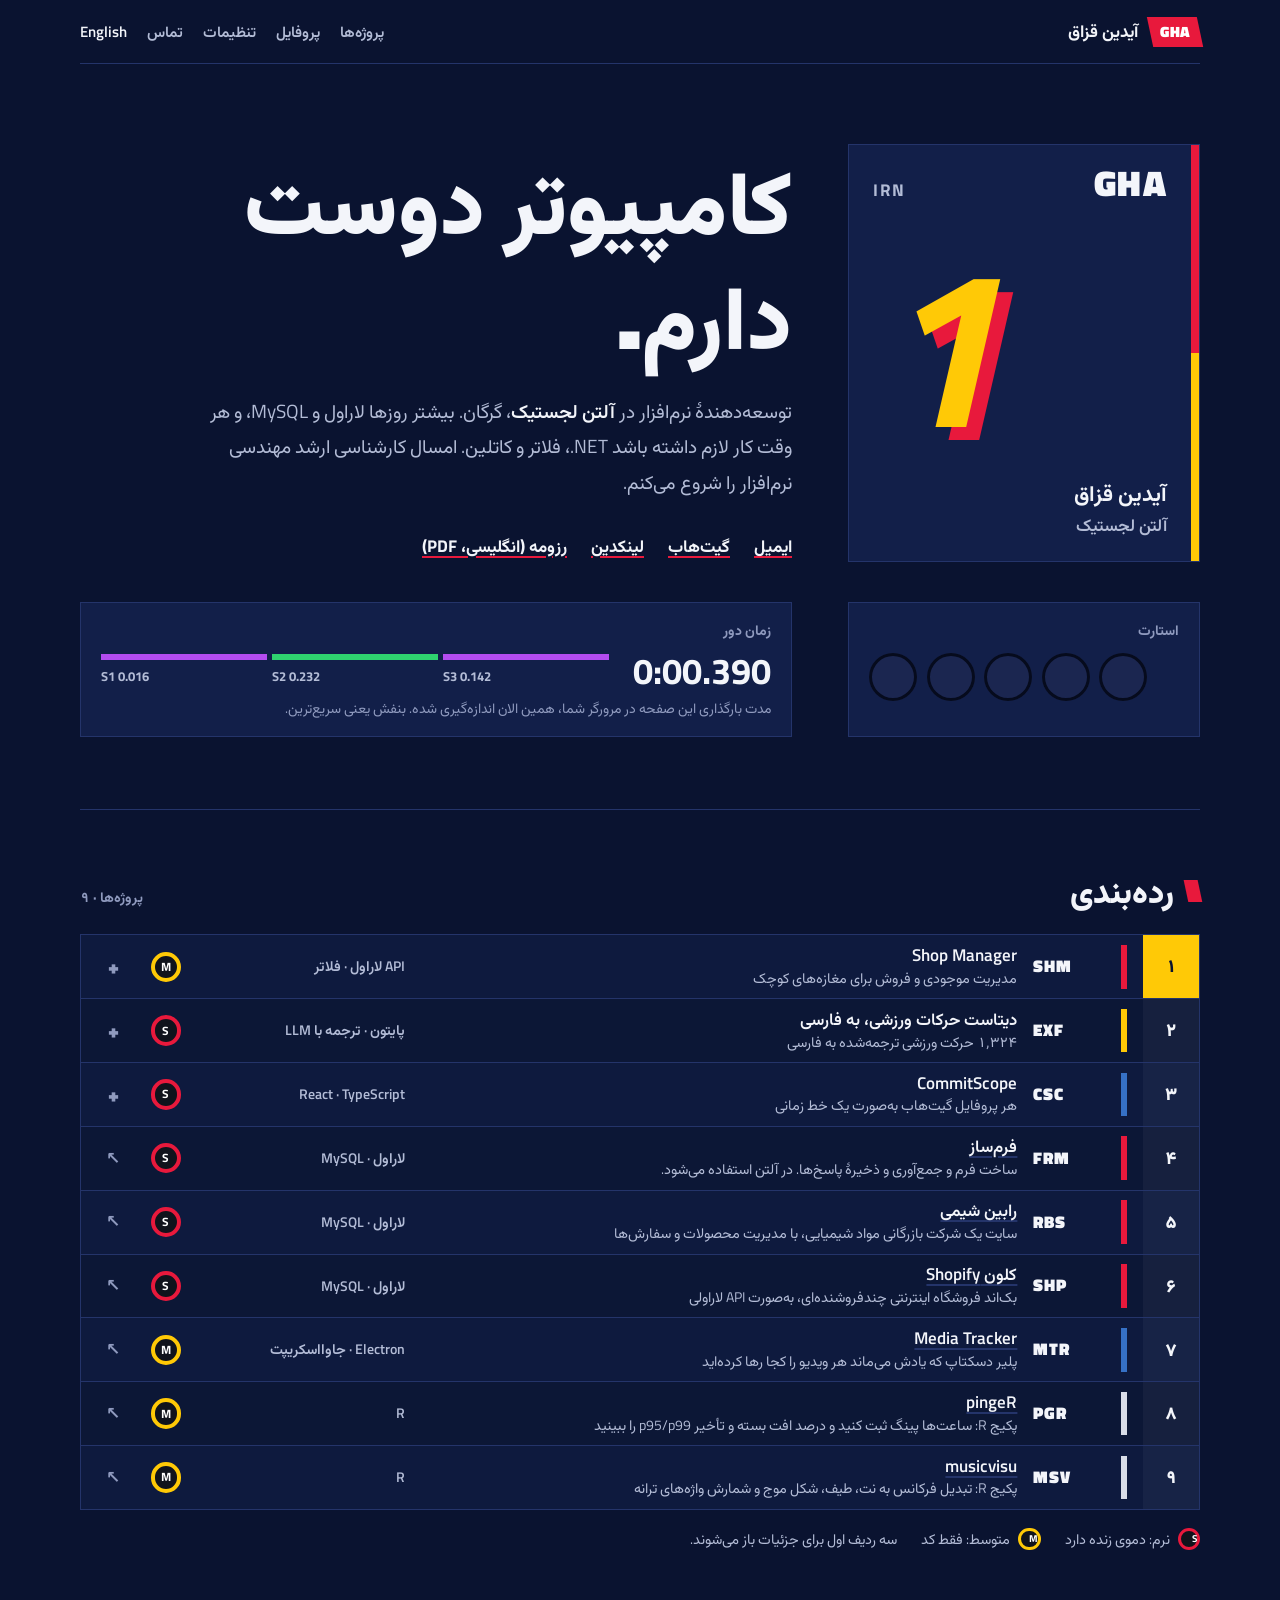
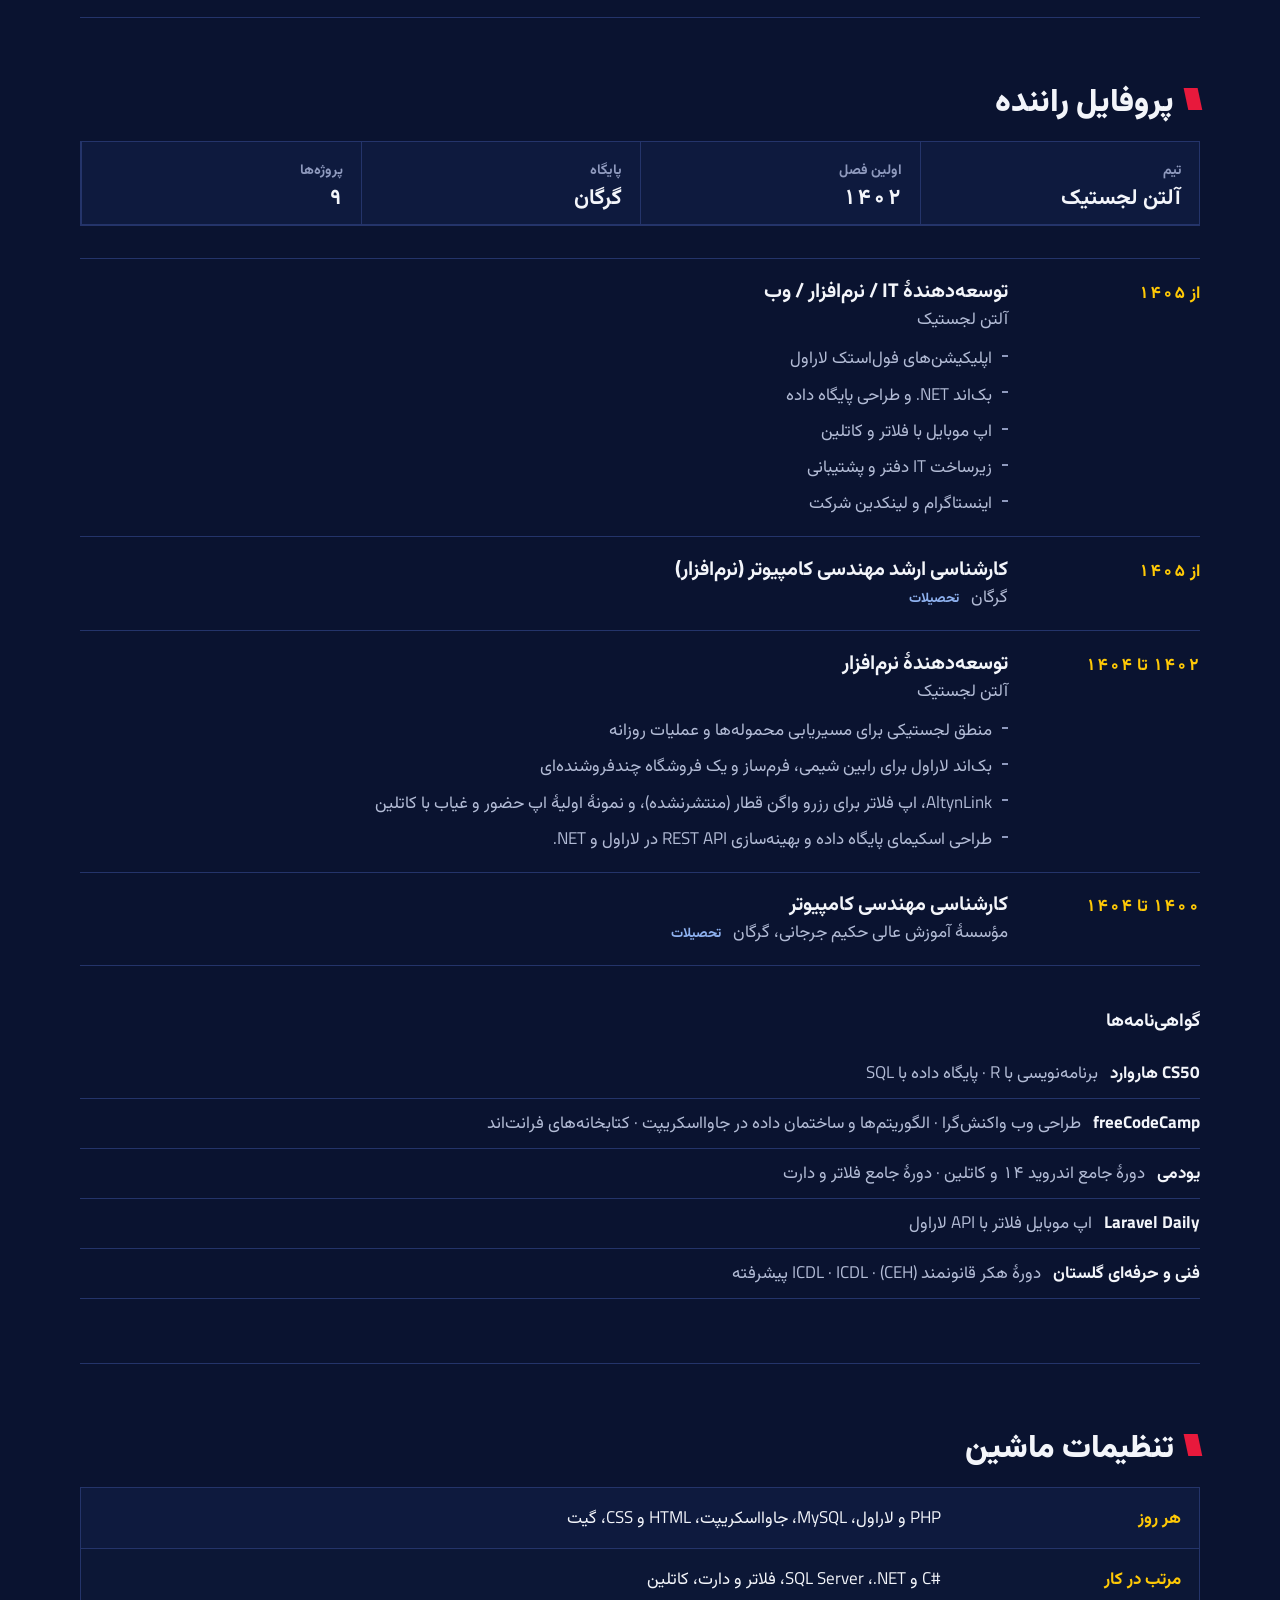
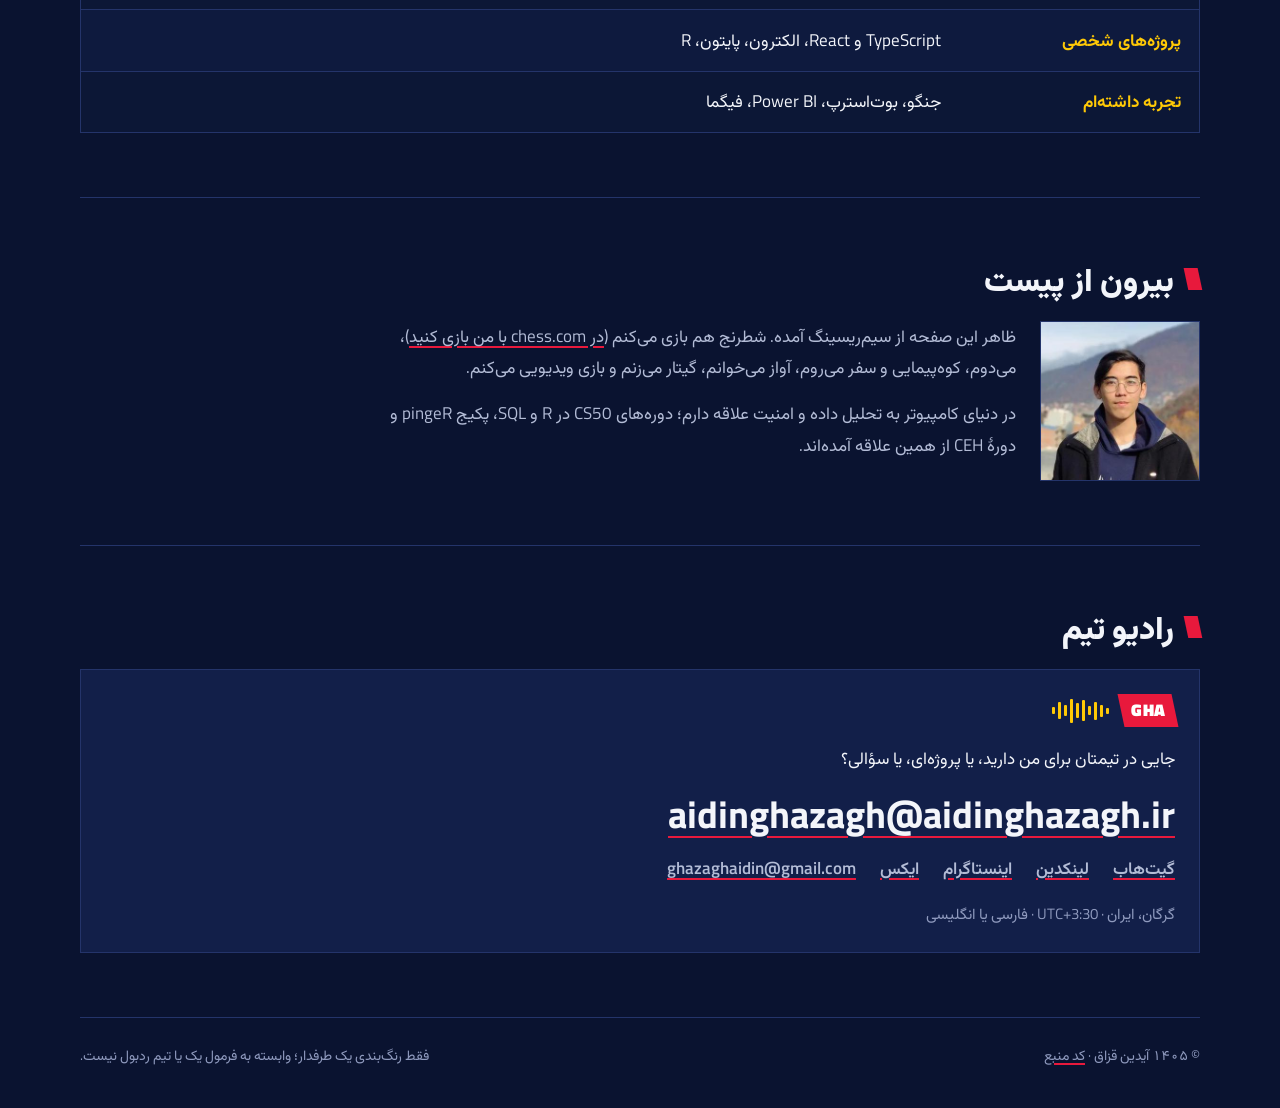
==== commit 341d8dc4: "Restyle the site as an F1 timing screen in Red Bull colors - Replace the cream/serif look with a rac" ====
--- a/fa/index.html
+++ b/fa/index.html
@@ -3,8 +3,8 @@
 <head>
   <meta charset="utf-8">
   <meta name="viewport" content="width=device-width, initial-scale=1">
-  <title>آیدین قزاق — توسعه‌دهندهٔ فول‌استک در گرگان</title>
-  <meta name="description" content="توسعه‌دهندهٔ فول‌استک در آلتن لجستیک، گرگان. لاراول و MySQL در کار روزانه، به‌علاوهٔ ‎.NET، فلاتر و کاتلین. نمونه‌کارها، سوابق و راه‌های تماس.">
+  <title>آیدین قزاق · GHA #1 · توسعه‌دهندهٔ نرم‌افزار، گرگان</title>
+  <meta name="description" content="آیدین قزاق، توسعه‌دهندهٔ نرم‌افزار در آلتن لجستیک، گرگان. بیشتر لاراول و MySQL، به‌علاوهٔ ‎.NET، فلاتر و کاتلین. پروژه‌ها، سوابق و راه‌های تماس.">
   <meta name="author" content="آیدین قزاق">
   <link rel="canonical" href="https://aidinghazagh.ir/fa/">
   <link rel="alternate" hreflang="en" href="https://aidinghazagh.ir/">
@@ -13,29 +13,28 @@
 
   <meta property="og:type" content="profile">
   <meta property="og:site_name" content="آیدین قزاق">
-  <meta property="og:title" content="آیدین قزاق — توسعه‌دهندهٔ فول‌استک">
-  <meta property="og:description" content="نرم‌افزاری می‌سازم که کار یک شرکت لجستیک روی آن می‌چرخد. لاراول، ‎.NET و فلاتر — گرگان.">
+  <meta property="og:title" content="آیدین قزاق: کامپیوتر دوست دارم.">
+  <meta property="og:description" content="توسعه‌دهندهٔ نرم‌افزار در آلتن لجستیک، گرگان. لاراول، ‎.NET و فلاتر.">
   <meta property="og:url" content="https://aidinghazagh.ir/fa/">
   <meta property="og:image" content="https://aidinghazagh.ir/assets/images/og-fa.png">
   <meta property="og:image:width" content="1200">
   <meta property="og:image:height" content="630">
-  <meta property="og:image:alt" content="آیدین قزاق — توسعه‌دهندهٔ فول‌استک، گرگان">
+  <meta property="og:image:alt" content="GHA #1، آیدین قزاق: کامپیوتر دوست دارم.">
   <meta property="og:locale" content="fa_IR">
   <meta property="og:locale:alternate" content="en_US">
   <meta name="twitter:card" content="summary_large_image">
   <meta name="twitter:site" content="@aidinghazagh">
-  <meta name="twitter:title" content="آیدین قزاق — توسعه‌دهندهٔ فول‌استک">
-  <meta name="twitter:description" content="نرم‌افزاری می‌سازم که کار یک شرکت لجستیک روی آن می‌چرخد. لاراول، ‎.NET و فلاتر — گرگان.">
+  <meta name="twitter:title" content="آیدین قزاق: کامپیوتر دوست دارم.">
+  <meta name="twitter:description" content="توسعه‌دهندهٔ نرم‌افزار در آلتن لجستیک، گرگان. لاراول، ‎.NET و فلاتر.">
   <meta name="twitter:image" content="https://aidinghazagh.ir/assets/images/og-fa.png">
 
-  <meta name="theme-color" content="#f4efe5" media="(prefers-color-scheme: light)">
-  <meta name="theme-color" content="#171512" media="(prefers-color-scheme: dark)">
+  <meta name="theme-color" content="#0a1330">
   <link rel="icon" type="image/png" href="../assets/images/profile.png">
   <link rel="apple-touch-icon" href="../assets/images/profile.png">
 
   <link rel="preload" href="../assets/fonts/vazirmatn-arabic-wght-normal.woff2" as="font" type="font/woff2" crossorigin>
   <link rel="stylesheet" href="../styles.css">
-  <script src="../assets/js/theme.js"></script>
+  <script defer src="../assets/js/lap.js"></script>
   <script defer src="https://vps.aidinghazagh.ir/script.js" data-website-id="e69754b3-e072-44ff-88f4-9ded5f5f57dc"></script>
 
   <script type="application/ld+json">
@@ -46,7 +45,7 @@
     "alternateName": "Aidin Ghazagh",
     "url": "https://aidinghazagh.ir/fa/",
     "image": "https://aidinghazagh.ir/assets/images/profile.png",
-    "jobTitle": "توسعه‌دهندهٔ فول‌استک",
+    "jobTitle": "توسعه‌دهندهٔ نرم‌افزار",
     "worksFor": { "@type": "Organization", "name": "Altyn Logistics" },
     "address": { "@type": "PostalAddress", "addressLocality": "Gorgan", "addressRegion": "Golestan", "addressCountry": "IR" },
     "sameAs": [
@@ -64,71 +63,104 @@
 
   <div class="wrap">
     <header class="site-head">
-      <a class="wordmark" href="./">آیدین قزاق</a>
+      <a class="brand" href="./"><span class="tag"><span>GHA</span></span> آیدین قزاق</a>
       <nav class="site-nav" aria-label="منوی اصلی">
-        <a href="#work">نمونه‌کارها</a>
-        <a class="opt" href="#experience">سوابق</a>
-        <a class="opt" href="#about">درباره</a>
-        <a href="#contact">تماس</a>
+        <a class="opt" href="#projects">پروژه‌ها</a>
+        <a class="opt" href="#profile">پروفایل</a>
+        <a class="opt" href="#setup">تنظیمات</a>
+        <a href="#radio">تماس</a>
         <a class="lang" href="../" hreflang="en" lang="en">English</a>
-        <button class="theme-toggle" type="button" data-theme-toggle aria-label="تغییر حالت روشن/تیره">
-          <svg viewBox="0 0 16 16" aria-hidden="true"><circle cx="8" cy="8" r="6.5" fill="none" stroke="currentColor" stroke-width="1.3"/><path d="M8 1.5a6.5 6.5 0 0 1 0 13z" fill="currentColor"/></svg>
-        </button>
       </nav>
     </header>
 
     <main id="main">
-      <section class="intro" aria-labelledby="intro-title">
-        <div>
-          <p class="kicker label">توسعه‌دهندهٔ فول‌استک · گرگان</p>
-          <h1 class="statement" id="intro-title">نرم‌افزاری می‌سازم که کار یک شرکت لجستیک <em>روی آن می‌چرخد.</em></h1>
-          <p class="lede">
-            آیدین هستم، توسعه‌دهنده در <strong>آلتن لجستیک</strong>. بیشتر روزها یعنی لاراول و MySQL؛
-            بعضی روزها یک سرویس <bdi>.NET</bdi>، یک اپ فلاتر یا کاتلین، یا زیرساخت IT که دفتر را سرپا نگه می‌دارد.
-            اینستاگرام و لینکدین شرکت هم با من است.
+      <!-- ===== کارت راننده ===== -->
+      <section class="hero" aria-labelledby="hello">
+        <div class="card" role="group" aria-label="کارت راننده">
+          <div class="top">
+            <span class="code">GHA</span>
+            <span class="nat">IRN</span>
+          </div>
+          <span class="big" aria-hidden="true">1</span>
+          <div class="who">
+            <strong>آیدین قزاق</strong>
+            <span>آلتن لجستیک</span>
+          </div>
+        </div>
+
+        <div class="intro">
+          <div>
+            <h1 id="hello">کامپیوتر دوست دارم.</h1>
+            <p class="facts">
+              توسعه‌دهندهٔ نرم‌افزار در <strong>آلتن لجستیک</strong>، گرگان.
+              بیشتر روزها لاراول و MySQL، و هر وقت کار لازم داشته باشد <bdi>.NET</bdi>، فلاتر و کاتلین.
+              امسال کارشناسی ارشد مهندسی نرم‌افزار را شروع می‌کنم.
+            </p>
+          </div>
+          <p class="links">
+            <a href="mailto:aidinghazagh@aidinghazagh.ir">ایمیل</a>
+            <a href="https://github.com/aidinghazagh">گیت‌هاب</a>
+            <a href="https://www.linkedin.com/in/aidin-ghazagh">لینکدین</a>
+            <a href="../assets/Aidin-Ghazagh-Resume.pdf">رزومه (انگلیسی، PDF)</a>
           </p>
-          <p class="links">
-            <a href="../assets/Aidin-Ghazagh-Resume.pdf">رزومه (انگلیسی، PDF)</a>
-            <a href="https://github.com/aidinghazagh">گیت‌هاب <span class="arrow" aria-hidden="true">↗</span></a>
-            <a href="https://www.linkedin.com/in/aidin-ghazagh">لینکدین <span class="arrow" aria-hidden="true">↗</span></a>
-            <a href="mailto:aidinghazagh@aidinghazagh.ir">ایمیل</a>
-          </p>
-        </div>
-
-        <aside class="now" aria-label="این روزها">
-          <span class="label">این روزها · مهر ۱۴۰۵</span>
-          <ul>
-            <li>ساخت اپلیکیشن‌های وب و ابزارهای داخلی در آلتن لجستیک</li>
-            <li>شروع کارشناسی ارشد مهندسی کامپیوتر (نرم‌افزار) در گرگان</li>
-            <li>بیرون از کار: دویدن، شطرنج، سیم‌ریسینگ</li>
-          </ul>
-        </aside>
-      </section>
-
-      <!-- ===== نمونه‌کارها ===== -->
-      <section class="section" id="work" aria-labelledby="work-title">
-        <h2 id="work-title">نمونه‌کارها</h2>
-        <div>
-
-          <article class="project">
-            <h3><a href="https://github.com/aidinghazagh/shopmanager-backend">Shop Manager</a></h3>
-            <p class="meta">۱۴۰۳ · API لاراول · اپ فلاتر · MySQL</p>
-            <p class="summary">
-              مدیریت موجودی و فروش برای مغازه‌های کوچک — کالا، مشتری، سفارش و پرداخت‌های جزئی —
-              به‌صورت یک اپ فلاتر روی یک REST API لاراولی. هر دو طرف را خودم نوشتم.
-            </p>
-            <ul class="notes">
-              <li>هر ردیف سفارش، نام کالا، قیمت فروش و قیمت خرید را در لحظهٔ فروش ذخیره می‌کند؛ پس با تغییر قیمت‌ها، سفارش‌های قبلی و محاسبهٔ سود به‌هم نمی‌ریزد.</li>
-              <li>سفارش، اقلامش و اولین پرداخت در یک تراکنش ثبت می‌شوند؛ و وقتی پرداختی ثبت شد، سفارش قفل می‌شود.</li>
-              <li>هر تغییر قیمت و موجودی ثبت می‌شود، پس هر کالا تاریخچهٔ خودش را دارد.</li>
-              <li>دسترسی بر اساس اشتراک هر فروشگاه کنترل می‌شود و پیام‌های خطای API بسته به زبان فروشگاه، فارسی یا انگلیسی برمی‌گردند.</li>
-            </ul>
-            <p class="links">
-              <a href="https://github.com/aidinghazagh/shopmanager-backend">کد API <span class="arrow" aria-hidden="true">↗</span></a>
-              <a href="https://github.com/aidinghazagh/shopmanager-frontend">کد اپ <span class="arrow" aria-hidden="true">↗</span></a>
-            </p>
-            <figure class="snippet">
-<pre><code><span class="c">// OrderController::store — inside the order transaction</span>
+        </div>
+      </section>
+
+      <div class="grid-strip">
+        <div class="panel">
+          <span class="cap">استارت</span>
+          <div class="lights" aria-hidden="true"><i></i><i></i><i></i><i></i><i></i></div>
+        </div>
+        <div class="panel" id="lap">
+          <div class="lap">
+            <div>
+              <span class="cap">زمان دور</span>
+              <div class="time">-:--.---</div>
+            </div>
+            <div class="sectors">
+              <div>S1 <b>-</b></div>
+              <div>S2 <b>-</b></div>
+              <div>S3 <b>-</b></div>
+            </div>
+            <p class="note">مدت بارگذاری این صفحه در مرورگر شما، همین الان اندازه‌گیری شده. بنفش یعنی سریع‌ترین.</p>
+          </div>
+        </div>
+      </div>
+
+      <!-- ===== رده‌بندی (پروژه‌ها) ===== -->
+      <section class="section" id="projects" aria-labelledby="projects-title">
+        <div class="section-head">
+          <h2 id="projects-title">رده‌بندی</h2>
+          <span class="cap">پروژه‌ها · ۹</span>
+        </div>
+
+        <div class="tower">
+          <details class="entry">
+            <summary class="line">
+              <span class="pos">۱</span>
+              <span class="bar laravel"></span>
+              <span class="abbr">SHM</span>
+              <span class="name">Shop Manager<small>مدیریت موجودی و فروش برای مغازه‌های کوچک</small></span>
+              <span class="stack">API لاراول · فلاتر</span>
+              <span class="tyre medium" title="متوسط: فقط کد"><b>M</b></span>
+              <span class="toggle" aria-hidden="true">+</span>
+            </summary>
+            <div class="onboard">
+              <div>
+                <p>کالا، مشتری، سفارش و پرداخت‌های جزئی، به‌صورت یک اپ فلاتر روی یک REST API لاراولی. هر دو طرف را خودم نوشتم.</p>
+                <ul>
+                  <li>هر ردیف سفارش، نام کالا، قیمت فروش و قیمت خرید را در لحظهٔ فروش ذخیره می‌کند؛ پس با تغییر قیمت‌ها، سفارش‌های قبلی و محاسبهٔ سود تغییر نمی‌کند.</li>
+                  <li>سفارش، اقلامش و اولین پرداخت در یک تراکنش ذخیره می‌شوند. وقتی پرداختی ثبت شد، سفارش قفل می‌شود.</li>
+                  <li>هر تغییر قیمت و موجودی ثبت می‌شود، پس هر کالا تاریخچهٔ خودش را دارد.</li>
+                  <li>دسترسی بر اساس اشتراک هر فروشگاه کنترل می‌شود و پیام‌های خطای API بسته به زبان فروشگاه، فارسی یا انگلیسی برمی‌گردند.</li>
+                </ul>
+                <p class="links">
+                  <a href="https://github.com/aidinghazagh/shopmanager-backend">کد API</a>
+                  <a href="https://github.com/aidinghazagh/shopmanager-frontend">کد اپ</a>
+                </p>
+              </div>
+              <figure>
+<pre><code><span class="c">// OrderController::store, inside the order transaction</span>
 <span class="k">foreach</span> ($productDetails <span class="k">as</span> $productId =&gt; $quantity) {
     $product = $products[$productId]
         ?? <span class="k">throw new</span> \Exception(ErrorMessages::getMessage($user-&gt;language, 'product_not_found'));
@@ -140,201 +172,252 @@
         'quantity'                  =&gt; $quantity,
     ];
 }</code></pre>
-              <figcaption>سفارش، نسخهٔ خودش از هر کالا را همان‌طور که فروخته شده نگه می‌دارد. (خلاصه‌شده از <code>OrderController.php</code>)</figcaption>
-            </figure>
-          </article>
-
-          <article class="project">
-            <h3><a href="https://github.com/aidinghazagh/exercises-dataset-farsi">دیتاست حرکات ورزشی، به فارسی</a></h3>
-            <p class="meta">۱۴۰۵ · پایتون · ترجمه با LLM · JSON</p>
-            <p class="summary">
-              یک دیتاست باز از ۱٬۳۲۴ حرکت ورزشی — با انیمیشن، عضلهٔ هدف و تجهیزات — که به فارسی ترجمه‌اش کردم
-              تا اپ‌های ورزشی فارسی دادهٔ واقعی برای شروع داشته باشند. این پروژه فورکی از
-              <a href="https://github.com/hasaneyldrm/exercises-dataset"><bdi>hasaneyldrm/exercises-dataset</bdi></a> است؛ لایهٔ فارسی کار من است.
-            </p>
-            <ul class="notes">
-              <li>برای هر حرکت، نام فارسی، توضیح کامل و دستورالعمل گام‌به‌گام ترجمه شد.</li>
-              <li>یک اسکریپت پایتون حرکت‌ها را در دسته‌های پنج‌تایی با یک پرامپت سخت‌گیرانهٔ «فقط JSON» به LLM می‌فرستد، بعد از هر خطا بیشتر صبر می‌کند و پس از هر دسته پیشرفت را ذخیره می‌کند — قطع شدن اینترنت فقط یک دسته را هدر می‌دهد، نه کل اجرا را.</li>
-              <li>پیش از اجرای کامل، چند مدل را از نظر سرعت و کیفیت ترجمه مقایسه کردم.</li>
-              <li>مرورگر داخل مخزن، کل کتابخانه را به فارسی و راست‌به‌چپ نشان می‌دهد.</li>
-            </ul>
-            <p class="links">
-              <a href="https://aidinghazagh.github.io/exercises-dataset-farsi/">مشاهده <span class="arrow" aria-hidden="true">↗</span></a>
-              <a href="https://github.com/aidinghazagh/exercises-dataset-farsi">کد <span class="arrow" aria-hidden="true">↗</span></a>
-            </p>
-            <figure class="shot">
-              <img src="../assets/images/work/exercises-fa.webp" width="1200" height="750" loading="lazy" decoding="async"
-                   alt="مرورگر حرکات ورزشی به فارسی: شبکه‌ای از تصاویر حرکت‌ها با نام فارسی و فیلتر بر اساس عضله و تجهیزات.">
-            </figure>
-          </article>
-
-          <article class="project">
-            <h3><a href="https://github.com/aidinghazagh/github-timeline">CommitScope</a></h3>
-            <p class="meta">۱۴۰۵ · React · TypeScript · GitHub REST و GraphQL</p>
-            <p class="summary">
-              نام کاربری هر کسی را در گیت‌هاب وارد کنید تا داستانش را ببینید: نمودار مشارکت‌ها در طول زمان،
-              نقشهٔ حرارتی، زبان‌ها و فهرست قابل جست‌وجوی مخزن‌ها.
-            </p>
-            <ul class="notes">
-              <li>بدون ورود هم کار می‌کند و از REST و Events API عمومی استفاده می‌کند (حدود ۹۰ روز اخیر).</li>
-              <li>با وارد کردن توکن دسترسی شخصی، برای کل تاریخچه به GraphQL سوییچ می‌کند. گیت‌هاب هر کوئری مشارکت را به یک سال محدود کرده، پس سال‌به‌سال درخواست می‌دهد و نتایج را کنار هم می‌گذارد. توکن هیچ‌وقت از مرورگر شما خارج نمی‌شود.</li>
-              <li>پاسخ‌ها یک ساعت در <code>localStorage</code> کش می‌شوند تا بازدیدهای بعدی سهمیهٔ API را هدر ندهند.</li>
-            </ul>
-            <p class="links">
-              <a href="https://aidinghazagh.github.io/github-timeline/">امتحانش کنید <span class="arrow" aria-hidden="true">↗</span></a>
-              <a href="https://github.com/aidinghazagh/github-timeline">کد <span class="arrow" aria-hidden="true">↗</span></a>
-            </p>
-            <figure class="shot">
-              <img src="../assets/images/work/commitscope.webp" width="1200" height="750" loading="lazy" decoding="async"
-                   alt="صفحهٔ شروع CommitScope: کادر جست‌وجوی نام کاربری گیت‌هاب بالای سه کارت معرفی امکانات.">
-            </figure>
-          </article>
-
-          <div class="more">
-            <h3>کارهای دیگر</h3>
-            <div class="rows">
-              <div class="row">
-                <a class="name" href="https://formmaker.altynlogistics.com/">فرم‌ساز <span class="arrow" aria-hidden="true">↗</span></a>
-                <span class="what">ساخت فرم، اشتراک‌گذاری، و جمع‌آوری و ذخیرهٔ پاسخ‌ها. در آلتن استفاده می‌شود.</span>
-                <span class="meta">لاراول · MySQL</span>
+                <figcaption>سفارش، نسخهٔ خودش از هر کالا را همان‌طور که فروخته شده نگه می‌دارد. خلاصه‌شده از <code>OrderController.php</code>.</figcaption>
+              </figure>
+            </div>
+          </details>
+
+          <details class="entry">
+            <summary class="line">
+              <span class="pos">۲</span>
+              <span class="bar py"></span>
+              <span class="abbr">EXF</span>
+              <span class="name">دیتاست حرکات ورزشی، به فارسی<small>۱٬۳۲۴ حرکت ورزشی ترجمه‌شده به فارسی</small></span>
+              <span class="stack">پایتون · ترجمه با LLM</span>
+              <span class="tyre soft" title="نرم: دموی زنده"><b>S</b></span>
+              <span class="toggle" aria-hidden="true">+</span>
+            </summary>
+            <div class="onboard">
+              <div>
+                <p>یک دیتاست باز از حرکات ورزشی با انیمیشن، عضلهٔ هدف و تجهیزات، که به فارسی ترجمه‌اش کردم تا اپ‌های ورزشی فارسی دادهٔ واقعی برای شروع داشته باشند. این پروژه فورکی از <a href="https://github.com/hasaneyldrm/exercises-dataset"><bdi>hasaneyldrm/exercises-dataset</bdi></a> است؛ بخش فارسی کار من است.</p>
+                <ul>
+                  <li>برای هر حرکت، نام فارسی، توضیح کامل و دستورالعمل گام‌به‌گام ترجمه شد.</li>
+                  <li>یک اسکریپت پایتون حرکت‌ها را در دسته‌های پنج‌تایی به LLM می‌فرستد، بعد از هر خطا بیشتر صبر می‌کند و پس از هر دسته پیشرفت را ذخیره می‌کند. قطع شدن اینترنت فقط یک دسته را هدر می‌دهد، نه کل اجرا را.</li>
+                  <li>پیش از اجرای کامل، چند مدل را از نظر سرعت و کیفیت ترجمه مقایسه کردم.</li>
+                </ul>
+                <p class="links">
+                  <a href="https://aidinghazagh.github.io/exercises-dataset-farsi/">مشاهده</a>
+                  <a href="https://github.com/aidinghazagh/exercises-dataset-farsi">کد</a>
+                </p>
               </div>
-              <div class="row">
-                <a class="name" href="https://rabinshimi.com/">رابین شیمی <span class="arrow" aria-hidden="true">↗</span></a>
-                <span class="what">سایت یک شرکت بازرگانی مواد شیمیایی، با مدیریت محصولات و سفارش‌ها.</span>
-                <span class="meta">لاراول · MySQL</span>
+              <figure>
+                <img src="../assets/images/work/exercises-fa.webp" width="1200" height="750" loading="lazy" decoding="async"
+                     alt="مرورگر حرکات ورزشی به فارسی: شبکه‌ای از تصاویر حرکت‌ها با نام فارسی و فیلتر بر اساس عضله و تجهیزات.">
+              </figure>
+            </div>
+          </details>
+
+          <details class="entry">
+            <summary class="line">
+              <span class="pos">۳</span>
+              <span class="bar js"></span>
+              <span class="abbr">CSC</span>
+              <span class="name">CommitScope<small>هر پروفایل گیت‌هاب به‌صورت یک خط زمانی</small></span>
+              <span class="stack">React · TypeScript</span>
+              <span class="tyre soft" title="نرم: دموی زنده"><b>S</b></span>
+              <span class="toggle" aria-hidden="true">+</span>
+            </summary>
+            <div class="onboard">
+              <div>
+                <p>یک نام کاربری گیت‌هاب وارد کنید و خط زمانی مشارکت‌ها، نقشهٔ حرارتی، زبان‌ها و فهرست قابل جست‌وجوی مخزن‌ها را ببینید.</p>
+                <ul>
+                  <li>بدون ورود هم کار می‌کند و از REST و Events API عمومی گیت‌هاب استفاده می‌کند (حدود ۹۰ روز اخیر).</li>
+                  <li>با توکن دسترسی شخصی، برای کل تاریخچه به GraphQL سوییچ می‌کند. گیت‌هاب این کوئری را به یک سال محدود کرده، پس سال‌به‌سال درخواست می‌دهد و نتایج را کنار هم می‌گذارد. توکن هیچ‌وقت از مرورگر شما خارج نمی‌شود.</li>
+                  <li>پاسخ‌ها یک ساعت در <code>localStorage</code> نگه داشته می‌شوند تا بازدیدهای بعدی سهمیهٔ API را مصرف نکنند.</li>
+                </ul>
+                <p class="links">
+                  <a href="https://aidinghazagh.github.io/github-timeline/">امتحانش کنید</a>
+                  <a href="https://github.com/aidinghazagh/github-timeline">کد</a>
+                </p>
               </div>
-              <div class="row">
-                <a class="name" href="https://shopify-front.altynportal.com/auth/log-in">کلون Shopify <span class="arrow" aria-hidden="true">↗</span></a>
-                <span class="what">بک‌اند فروشگاه اینترنتی چندفروشنده‌ای، به‌صورت API لاراولی.</span>
-                <span class="meta">لاراول · MySQL</span>
-              </div>
-              <div class="row">
-                <a class="name" href="https://github.com/aidinghazagh/media-tracker">Media Tracker</a>
-                <span class="what">پلیر دسکتاپ که یادش می‌ماند هر ویدیو، دوره و پلی‌لیست را کجا رها کرده‌اید.</span>
-                <span class="meta">Electron · JS</span>
-              </div>
-              <div class="row">
-                <a class="name" href="https://github.com/aidinghazagh/pingeR">pingeR</a>
-                <span class="what">پکیج R: ساعت‌ها پینگ ثبت کنید و بعد درصد افت بسته، تأخیر <bdi>p95/p99</bdi> و قطعی‌های هر ساعت را ببینید.</span>
-                <span class="meta">R</span>
-              </div>
-              <div class="row">
-                <a class="name" href="https://github.com/aidinghazagh/musicvisu">musicvisu</a>
-                <span class="what">پکیج R: تبدیل فرکانس به نت؛ رسم طیف، شکل موج و شمارش واژه‌های متن ترانه.</span>
-                <span class="meta">R</span>
-              </div>
-            </div>
-          </div>
-
-        </div>
-      </section>
-
-      <!-- ===== سوابق کاری ===== -->
-      <section class="section" id="experience" aria-labelledby="experience-title">
-        <h2 id="experience-title">سوابق کاری</h2>
-        <ol class="entries">
+              <figure>
+                <img src="../assets/images/work/commitscope.webp" width="1200" height="750" loading="lazy" decoding="async"
+                     alt="صفحهٔ شروع CommitScope: کادر جست‌وجوی نام کاربری گیت‌هاب بالای سه کارت معرفی امکانات.">
+              </figure>
+            </div>
+          </details>
+
+          <div class="entry">
+            <div class="line">
+              <span class="pos">۴</span>
+              <span class="bar laravel"></span>
+              <span class="abbr">FRM</span>
+              <a class="name" href="https://formmaker.altynlogistics.com/">فرم‌ساز<small>ساخت فرم و جمع‌آوری و ذخیرهٔ پاسخ‌ها. در آلتن استفاده می‌شود.</small></a>
+              <span class="stack">لاراول · MySQL</span>
+              <span class="tyre soft" title="نرم: دموی زنده"><b>S</b></span>
+              <span class="go" aria-hidden="true">↖</span>
+            </div>
+          </div>
+          <div class="entry">
+            <div class="line">
+              <span class="pos">۵</span>
+              <span class="bar laravel"></span>
+              <span class="abbr">RBS</span>
+              <a class="name" href="https://rabinshimi.com/">رابین شیمی<small>سایت یک شرکت بازرگانی مواد شیمیایی، با مدیریت محصولات و سفارش‌ها</small></a>
+              <span class="stack">لاراول · MySQL</span>
+              <span class="tyre soft" title="نرم: دموی زنده"><b>S</b></span>
+              <span class="go" aria-hidden="true">↖</span>
+            </div>
+          </div>
+          <div class="entry">
+            <div class="line">
+              <span class="pos">۶</span>
+              <span class="bar laravel"></span>
+              <span class="abbr">SHP</span>
+              <a class="name" href="https://shopify-front.altynportal.com/auth/log-in">کلون Shopify<small>بک‌اند فروشگاه اینترنتی چندفروشنده‌ای، به‌صورت API لاراولی</small></a>
+              <span class="stack">لاراول · MySQL</span>
+              <span class="tyre soft" title="نرم: دموی زنده"><b>S</b></span>
+              <span class="go" aria-hidden="true">↖</span>
+            </div>
+          </div>
+          <div class="entry">
+            <div class="line">
+              <span class="pos">۷</span>
+              <span class="bar js"></span>
+              <span class="abbr">MTR</span>
+              <a class="name" href="https://github.com/aidinghazagh/media-tracker">Media Tracker<small>پلیر دسکتاپ که یادش می‌ماند هر ویدیو را کجا رها کرده‌اید</small></a>
+              <span class="stack">Electron · جاوااسکریپت</span>
+              <span class="tyre medium" title="متوسط: فقط کد"><b>M</b></span>
+              <span class="go" aria-hidden="true">↖</span>
+            </div>
+          </div>
+          <div class="entry">
+            <div class="line">
+              <span class="pos">۸</span>
+              <span class="bar r"></span>
+              <span class="abbr">PGR</span>
+              <a class="name" href="https://github.com/aidinghazagh/pingeR">pingeR<small>پکیج R: ساعت‌ها پینگ ثبت کنید و درصد افت بسته و تأخیر <bdi>p95/p99</bdi> را ببینید</small></a>
+              <span class="stack">R</span>
+              <span class="tyre medium" title="متوسط: فقط کد"><b>M</b></span>
+              <span class="go" aria-hidden="true">↖</span>
+            </div>
+          </div>
+          <div class="entry">
+            <div class="line">
+              <span class="pos">۹</span>
+              <span class="bar r"></span>
+              <span class="abbr">MSV</span>
+              <a class="name" href="https://github.com/aidinghazagh/musicvisu">musicvisu<small>پکیج R: تبدیل فرکانس به نت، طیف، شکل موج و شمارش واژه‌های ترانه</small></a>
+              <span class="stack">R</span>
+              <span class="tyre medium" title="متوسط: فقط کد"><b>M</b></span>
+              <span class="go" aria-hidden="true">↖</span>
+            </div>
+          </div>
+        </div>
+
+        <p class="legend">
+          <span><span class="tyre soft"><b>S</b></span> نرم: دموی زنده دارد</span>
+          <span><span class="tyre medium"><b>M</b></span> متوسط: فقط کد</span>
+          <span>سه ردیف اول برای جزئیات باز می‌شوند.</span>
+        </p>
+      </section>
+
+      <!-- ===== پروفایل راننده ===== -->
+      <section class="section" id="profile" aria-labelledby="profile-title">
+        <div class="section-head">
+          <h2 id="profile-title">پروفایل راننده</h2>
+        </div>
+
+        <dl class="stats">
+          <div><dt>تیم</dt><dd>آلتن لجستیک</dd></div>
+          <div><dt>اولین فصل</dt><dd>۱۴۰۲</dd></div>
+          <div><dt>پایگاه</dt><dd>گرگان</dd></div>
+          <div><dt>پروژه‌ها</dt><dd>۹</dd></div>
+        </dl>
+
+        <ol class="history">
           <li>
-            <p class="when">۱۴۰۵ — اکنون</p>
+            <p class="when">از ۱۴۰۵</p>
             <div>
               <h3>توسعه‌دهندهٔ IT / نرم‌افزار / وب</h3>
               <p class="org">آلتن لجستیک</p>
-              <ul class="notes">
-                <li>اپلیکیشن‌های فول‌استک لاراول، از بک‌اند تا فرانت‌اند</li>
+              <ul>
+                <li>اپلیکیشن‌های فول‌استک لاراول</li>
                 <li>بک‌اند <bdi>.NET</bdi> و طراحی پایگاه داده</li>
                 <li>اپ موبایل با فلاتر و کاتلین</li>
-                <li>زیرساخت IT و پشتیبانی روزمره</li>
+                <li>زیرساخت IT دفتر و پشتیبانی</li>
                 <li>اینستاگرام و لینکدین شرکت</li>
               </ul>
             </div>
           </li>
           <li>
-            <p class="when">۱۴۰۲ — ۱۴۰۴</p>
+            <p class="when">از ۱۴۰۵</p>
+            <div>
+              <h3>کارشناسی ارشد مهندسی کامپیوتر (نرم‌افزار)</h3>
+              <!-- نام دانشگاه را پس از قطعی شدن اینجا اضافه کنید. -->
+              <p class="org">گرگان <span class="kind">تحصیلات</span></p>
+            </div>
+          </li>
+          <li>
+            <p class="when">۱۴۰۲ تا ۱۴۰۴</p>
             <div>
               <h3>توسعه‌دهندهٔ نرم‌افزار</h3>
               <p class="org">آلتن لجستیک</p>
-              <ul class="notes">
+              <ul>
                 <li>منطق لجستیکی برای مسیریابی محموله‌ها و عملیات روزانه</li>
-                <li>بک‌اند لاراول برای رابین شیمی، فرم‌ساز و یک API فروشگاه چندفروشنده‌ای</li>
+                <li>بک‌اند لاراول برای رابین شیمی، فرم‌ساز و یک فروشگاه چندفروشنده‌ای</li>
                 <li>AltynLink، اپ فلاتر برای رزرو واگن قطار (منتشرنشده)، و نمونهٔ اولیهٔ اپ حضور و غیاب با کاتلین</li>
                 <li>طراحی اسکیمای پایگاه داده و بهینه‌سازی REST API در لاراول و <bdi>.NET</bdi></li>
               </ul>
             </div>
           </li>
+          <li>
+            <p class="when">۱۴۰۰ تا ۱۴۰۴</p>
+            <div>
+              <h3>کارشناسی مهندسی کامپیوتر</h3>
+              <p class="org">مؤسسهٔ آموزش عالی حکیم جرجانی، گرگان <span class="kind">تحصیلات</span></p>
+            </div>
+          </li>
         </ol>
-      </section>
-
-      <!-- ===== تحصیلات ===== -->
-      <section class="section" id="education" aria-labelledby="education-title">
-        <h2 id="education-title">تحصیلات</h2>
-        <div>
-          <ol class="entries">
-            <li>
-              <p class="when">از ۱۴۰۵</p>
-              <div>
-                <h3>کارشناسی ارشد مهندسی کامپیوتر — نرم‌افزار</h3>
-                <!-- نام دانشگاه را پس از قطعی شدن اینجا اضافه کنید. -->
-                <p class="org">گرگان، گلستان</p>
-              </div>
-            </li>
-            <li>
-              <p class="when">۱۴۰۰ — ۱۴۰۴</p>
-              <div>
-                <h3>کارشناسی مهندسی کامپیوتر</h3>
-                <p class="org">مؤسسهٔ آموزش عالی حکیم جرجانی، گرگان</p>
-              </div>
-            </li>
-          </ol>
-
-          <h3 class="subhead">دوره‌ها و گواهی‌ها</h3>
-          <ul class="courses">
-            <li><strong>CS50 هاروارد</strong> برنامه‌نویسی با R · پایگاه داده با SQL</li>
-            <li><strong>freeCodeCamp</strong> طراحی وب واکنش‌گرا · الگوریتم‌ها و ساختمان داده در جاوااسکریپت · کتابخانه‌های فرانت‌اند</li>
-            <li><strong>یودمی</strong> دورهٔ جامع اندروید ۱۴ و کاتلین · دورهٔ جامع فلاتر و دارت</li>
-            <li><strong>Laravel Daily</strong> اپ موبایل فلاتر با API لاراول</li>
-            <li><strong>فنی و حرفه‌ای گلستان</strong> دورهٔ هکر قانونمند (CEH) · ICDL · ICDL پیشرفته</li>
-          </ul>
-        </div>
-      </section>
-
-      <!-- ===== ابزارها ===== -->
-      <section class="section" id="tools" aria-labelledby="tools-title">
-        <h2 id="tools-title">ابزارها</h2>
-        <dl class="tools">
+
+        <h3 class="sub">گواهی‌نامه‌ها</h3>
+        <ul class="licences">
+          <li><strong>CS50 هاروارد</strong> برنامه‌نویسی با R · پایگاه داده با SQL</li>
+          <li><strong>freeCodeCamp</strong> طراحی وب واکنش‌گرا · الگوریتم‌ها و ساختمان داده در جاوااسکریپت · کتابخانه‌های فرانت‌اند</li>
+          <li><strong>یودمی</strong> دورهٔ جامع اندروید ۱۴ و کاتلین · دورهٔ جامع فلاتر و دارت</li>
+          <li><strong>Laravel Daily</strong> اپ موبایل فلاتر با API لاراول</li>
+          <li><strong>فنی و حرفه‌ای گلستان</strong> دورهٔ هکر قانونمند (CEH) · ICDL · ICDL پیشرفته</li>
+        </ul>
+      </section>
+
+      <!-- ===== تنظیمات ماشین ===== -->
+      <section class="section" id="setup" aria-labelledby="setup-title">
+        <div class="section-head">
+          <h2 id="setup-title">تنظیمات ماشین</h2>
+        </div>
+        <dl class="setup">
           <div><dt>هر روز</dt><dd>PHP و لاراول، MySQL، جاوااسکریپت، HTML و CSS، گیت</dd></div>
           <div><dt>مرتب در کار</dt><dd><bdi>C#</bdi> و <bdi>.NET</bdi>، SQL Server، فلاتر و دارت، کاتلین</dd></div>
-          <div><dt>در پروژه‌های شخصی</dt><dd>TypeScript و React، الکترون، پایتون، R</dd></div>
+          <div><dt>پروژه‌های شخصی</dt><dd>TypeScript و React، الکترون، پایتون، R</dd></div>
           <div><dt>تجربه داشته‌ام</dt><dd>جنگو، بوت‌استرپ، Power BI، فیگما</dd></div>
         </dl>
       </section>
 
-      <!-- ===== درباره ===== -->
-      <section class="section" id="about" aria-labelledby="about-title">
-        <h2 id="about-title">درباره</h2>
-        <div class="about">
-          <figure class="portrait">
-            <img src="../assets/images/profile.png" width="332" height="332" loading="lazy" decoding="async" alt="آیدین قزاق در فضای باز، با کوه‌هایی در پس‌زمینه.">
-          </figure>
-          <div class="prose">
-            <p>
-              مهندسی کامپیوتر را در گرگان خواندم و از ۱۴۰۲ برای آلتن لجستیک نرم‌افزار می‌نویسم.
-              کاری را دوست دارم که وارد روزمرهٔ آدم‌ها شود — یک صفحهٔ ثبت سفارش، یک فرم، گزارشی که دیگر لازم نیست دستی تهیه شود.
-            </p>
-            <p>
-              جدا از ساختن اپلیکیشن، به تحلیل داده و امنیت علاقه دارم؛ دوره‌های CS50 در R و SQL، پکیج pingeR و دورهٔ CEH از همین علاقه آمده‌اند.
-            </p>
-            <p>
-              بیرون از پشت کامپیوتر: کوه‌پیمایی، سفر، دویدن، آواز و گیتار، بازی‌های ویدیویی، سیم‌ریسینگ و شطرنج —
-              <a href="https://www.chess.com/member/aidinghazagh">در chess.com با من بازی کنید</a>.
-            </p>
-          </div>
-        </div>
-      </section>
-
-      <!-- ===== تماس ===== -->
-      <section class="section contact" id="contact" aria-labelledby="contact-title">
-        <h2 id="contact-title">تماس</h2>
-        <div>
-          <p class="big">پیشنهاد کاری، پروژه یا سؤالی دارید؟</p>
+      <!-- ===== بیرون از پیست ===== -->
+      <section class="section" id="offtrack" aria-labelledby="offtrack-title">
+        <div class="section-head">
+          <h2 id="offtrack-title">بیرون از پیست</h2>
+        </div>
+        <div class="offtrack">
+          <img src="../assets/images/profile.png" width="332" height="332" loading="lazy" decoding="async" alt="آیدین قزاق در فضای باز، با کوه‌هایی در پس‌زمینه.">
+          <div>
+            <p>ظاهر این صفحه از سیم‌ریسینگ آمده. شطرنج هم بازی می‌کنم (<a href="https://www.chess.com/member/aidinghazagh">در chess.com با من بازی کنید</a>)، می‌دوم، کوه‌پیمایی و سفر می‌روم، آواز می‌خوانم، گیتار می‌زنم و بازی ویدیویی می‌کنم.</p>
+            <p>در دنیای کامپیوتر به تحلیل داده و امنیت علاقه دارم؛ دوره‌های CS50 در R و SQL، پکیج pingeR و دورهٔ CEH از همین علاقه آمده‌اند.</p>
+          </div>
+        </div>
+      </section>
+
+      <!-- ===== رادیو تیم ===== -->
+      <section class="section" id="radio" aria-labelledby="radio-title">
+        <div class="section-head">
+          <h2 id="radio-title">رادیو تیم</h2>
+        </div>
+        <div class="radio">
+          <div class="who">
+            <span class="tag"><span>GHA</span></span>
+            <span class="wave" aria-hidden="true"><i></i><i></i><i></i><i></i><i></i><i></i><i></i><i></i><i></i><i></i></span>
+          </div>
+          <p>جایی در تیمتان برای من دارید، یا پروژه‌ای، یا سؤالی؟</p>
           <a class="mail" href="mailto:aidinghazagh@aidinghazagh.ir" dir="ltr">aidinghazagh@aidinghazagh.ir</a>
           <p class="links">
             <a href="https://github.com/aidinghazagh">گیت‌هاب</a>
@@ -343,14 +426,14 @@
             <a href="https://x.com/aidinghazagh">ایکس</a>
             <a href="mailto:ghazaghaidin@gmail.com" dir="ltr">ghazaghaidin@gmail.com</a>
           </p>
-          <p class="fine">گرگان، ایران · به وقت ایران (<bdi>UTC+3:30</bdi>) · به فارسی یا انگلیسی پاسخ می‌دهم.</p>
+          <p class="fine">گرگان، ایران · <bdi>UTC+3:30</bdi> · فارسی یا انگلیسی</p>
         </div>
       </section>
     </main>
 
     <footer class="site-foot">
-      <span>© ۱۴۰۵ آیدین قزاق</span>
-      <span>به‌روزرسانی: مهر ۱۴۰۵ · <a href="https://github.com/aidinghazagh/aidinghazagh">کد منبع</a></span>
+      <span>© ۱۴۰۵ آیدین قزاق · <a href="https://github.com/aidinghazagh/aidinghazagh">کد منبع</a></span>
+      <span>فقط رنگ‌بندی یک طرفدار؛ وابسته به فرمول یک یا تیم ردبول نیست.</span>
     </footer>
   </div>
 </body>
--- a/styles.css
+++ b/styles.css
@@ -1,52 +1,14 @@
 /* Aidin Ghazagh — aidinghazagh.ir
-   One stylesheet for the English and Farsi pages. Layout uses logical
-   properties (inline-start/end) so the Farsi page mirrors without overrides. */
+   Race-weekend broadcast look in Red Bull colors. One stylesheet for the
+   English and Farsi pages; layout uses logical properties so /fa/ mirrors.
+   Not affiliated with Formula 1 or Red Bull Racing. */
 
 /* ---------- Fonts (self-hosted: Google Fonts is unreliable from Iran) ---------- */
-@font-face {
-  font-family: "Newsreader";
-  src: url("assets/fonts/newsreader-latin-wght-normal.woff2") format("woff2");
-  font-weight: 200 800;
-  font-style: normal;
-  font-display: swap;
-}
-@font-face {
-  font-family: "Newsreader";
-  src: url("assets/fonts/newsreader-latin-wght-italic.woff2") format("woff2");
-  font-weight: 200 800;
-  font-style: italic;
-  font-display: swap;
-}
-@font-face {
-  font-family: "IBM Plex Sans";
-  src: url("assets/fonts/ibm-plex-sans-latin-400-normal.woff2") format("woff2");
-  font-weight: 400;
-  font-display: swap;
-}
-@font-face {
-  font-family: "IBM Plex Sans";
-  src: url("assets/fonts/ibm-plex-sans-latin-500-normal.woff2") format("woff2");
-  font-weight: 500;
-  font-display: swap;
-}
-@font-face {
-  font-family: "IBM Plex Sans";
-  src: url("assets/fonts/ibm-plex-sans-latin-600-normal.woff2") format("woff2");
-  font-weight: 600;
-  font-display: swap;
-}
-@font-face {
-  font-family: "IBM Plex Mono";
-  src: url("assets/fonts/ibm-plex-mono-latin-400-normal.woff2") format("woff2");
-  font-weight: 400;
-  font-display: swap;
-}
-@font-face {
-  font-family: "IBM Plex Mono";
-  src: url("assets/fonts/ibm-plex-mono-latin-500-normal.woff2") format("woff2");
-  font-weight: 500;
-  font-display: swap;
-}
+@font-face { font-family: "Titillium Web"; src: url("assets/fonts/titillium-web-latin-400-normal.woff2") format("woff2"); font-weight: 400; font-display: swap; }
+@font-face { font-family: "Titillium Web"; src: url("assets/fonts/titillium-web-latin-600-normal.woff2") format("woff2"); font-weight: 600; font-display: swap; }
+@font-face { font-family: "Titillium Web"; src: url("assets/fonts/titillium-web-latin-700-normal.woff2") format("woff2"); font-weight: 700; font-display: swap; }
+@font-face { font-family: "Titillium Web"; src: url("assets/fonts/titillium-web-latin-700-italic.woff2") format("woff2"); font-weight: 700; font-style: italic; font-display: swap; }
+@font-face { font-family: "Titillium Web"; src: url("assets/fonts/titillium-web-latin-900-normal.woff2") format("woff2"); font-weight: 900; font-display: swap; }
 @font-face {
   font-family: "Vazirmatn";
   src: url("assets/fonts/vazirmatn-arabic-wght-normal.woff2") format("woff2");
@@ -54,149 +16,84 @@
   font-display: swap;
   unicode-range: U+0600-06FF, U+0750-077F, U+200C-200E, U+2010-2011, U+204F, U+2E41, U+FB50-FDFF, U+FE70-FE74, U+FE76-FEFC;
 }
-@font-face {
-  font-family: "Vazirmatn";
-  src: url("assets/fonts/vazirmatn-latin-wght-normal.woff2") format("woff2");
-  font-weight: 100 900;
-  font-display: swap;
-  unicode-range: U+0000-00FF, U+0131, U+0152-0153, U+02BB-02BC, U+02C6, U+02DA, U+02DC, U+2000-206F, U+2122, U+2212, U+2215;
-}
 
 /* ---------- Tokens ---------- */
 :root {
-  color-scheme: light;
-  --paper: #f4efe5;
-  --paper-sunk: #ebe4d6;
-  --ink: #1d1a16;
-  --ink-soft: #4a443b;
-  --ink-faint: #6b6458;
-  --rule: #d6ccba;
-  --accent: #9e3f1b;
-  --accent-soft: #e8d5c4;
-  --code-bg: #ebe4d6;
-
-  --serif: "Newsreader", Georgia, "Times New Roman", serif;
-  --sans: "IBM Plex Sans", "Vazirmatn", system-ui, -apple-system, "Segoe UI", sans-serif;
-  --mono: "IBM Plex Mono", ui-monospace, "SFMono-Regular", Menlo, Consolas, monospace;
-  --display: var(--serif);
-
-  --measure: 38rem;
-  --gutter: clamp(1rem, 4vw, 2.5rem);
-  --label-col: minmax(8rem, 13rem);
-}
-
-@media (prefers-color-scheme: dark) {
-  :root:not([data-theme="light"]) {
-    color-scheme: dark;
-    --paper: #171512;
-    --paper-sunk: #1f1c18;
-    --ink: #ece5d8;
-    --ink-soft: #c2b9aa;
-    --ink-faint: #958c7d;
-    --rule: #37322a;
-    --accent: #e8915d;
-    --accent-soft: #3a2a1f;
-    --code-bg: #211e19;
-  }
-}
-:root[data-theme="dark"] {
   color-scheme: dark;
-  --paper: #171512;
-  --paper-sunk: #1f1c18;
-  --ink: #ece5d8;
-  --ink-soft: #c2b9aa;
-  --ink-faint: #958c7d;
-  --rule: #37322a;
-  --accent: #e8915d;
-  --accent-soft: #3a2a1f;
-  --code-bg: #211e19;
-}
-
-/* Farsi: Vazirmatn everywhere, slightly taller lines for the script. */
+  --bg: #0a1330;
+  --bg-row: #0e1a3e;
+  --bg-row-alt: #0c1736;
+  --bg-panel: #121f49;
+  --line: #24346a;
+  --text: #f3f5fa;
+  --muted: #b3bcd6;
+  --faint: #8f9abe;
+  --red: #e8193c;
+  --yellow: #ffc906;
+  --blue: #3671c6;
+  --purple: #b44cf0;
+  --green: #2fd36f;
+  --skew: -12deg;
+
+  --font: "Titillium Web", "Vazirmatn", system-ui, -apple-system, "Segoe UI", Arial, sans-serif;
+}
 :root:lang(fa) {
-  --serif: "Vazirmatn", system-ui, sans-serif;
-  --sans: "Vazirmatn", system-ui, sans-serif;
-  --display: "Vazirmatn", system-ui, sans-serif;
+  --font: "Vazirmatn", "Titillium Web", system-ui, sans-serif;
+  --skew: 12deg;
 }
 
 /* ---------- Base ---------- */
 *, *::before, *::after { box-sizing: border-box; }
-
-html {
-  -webkit-text-size-adjust: 100%;
-  text-size-adjust: 100%;
-}
-
+html { -webkit-text-size-adjust: 100%; text-size-adjust: 100%; scroll-padding-top: 1rem; }
 body {
   margin: 0;
-  background: var(--paper);
-  color: var(--ink);
-  font-family: var(--sans);
+  background: var(--bg);
+  color: var(--text);
+  font-family: var(--font);
   font-size: 1.0625rem;
-  line-height: 1.65;
+  line-height: 1.6;
+  font-variant-numeric: tabular-nums;
   -webkit-font-smoothing: antialiased;
-  text-rendering: optimizeLegibility;
-}
-:lang(fa) body { line-height: 1.9; font-size: 1.05rem; }
-
-h1, h2, h3, p, ul, ol, dl, dd, figure, blockquote { margin: 0; }
+}
+:lang(fa) body { line-height: 1.85; }
+h1, h2, h3, p, ul, ol, dl, dd, figure { margin: 0; }
 ul, ol { padding: 0; list-style: none; }
 img { max-width: 100%; height: auto; display: block; }
-
-a {
-  color: inherit;
-  text-decoration-line: underline;
-  text-decoration-color: var(--rule);
-  text-decoration-thickness: 1px;
-  text-underline-offset: 0.2em;
-  transition: text-decoration-color 0.15s, color 0.15s;
-}
-a:hover { color: var(--accent); text-decoration-color: currentColor; }
-
-:focus-visible {
-  outline: 2px solid var(--accent);
-  outline-offset: 3px;
-  border-radius: 2px;
-}
-
-::selection { background: var(--accent); color: var(--paper); }
-
-.skip {
-  position: absolute;
-  inset-inline-start: 1rem;
-  top: -3rem;
-  padding: 0.5rem 0.75rem;
-  background: var(--ink);
-  color: var(--paper);
-  z-index: 10;
-}
+a { color: inherit; text-decoration-color: var(--red); text-decoration-thickness: 2px; text-underline-offset: 0.22em; }
+a:hover { color: var(--yellow); }
+:focus-visible { outline: 2px solid var(--yellow); outline-offset: 3px; }
+::selection { background: var(--yellow); color: var(--bg); }
+code { font-family: ui-monospace, "SFMono-Regular", Menlo, Consolas, monospace; font-size: 0.9em; }
+
+.skip { position: absolute; inset-inline-start: 1rem; top: -3rem; padding: 0.5rem 0.75rem; background: var(--yellow); color: var(--bg); z-index: 10; }
 .skip:focus { top: 1rem; }
 
 /* Kept on purpose: a 1px pixel that must load but never show. */
-.px {
-  position: absolute;
-  width: 1px;
-  height: 1px;
-  opacity: 0;
-  pointer-events: none;
-}
-
-.wrap {
-  max-width: 74rem;
-  margin-inline: auto;
-  padding-inline: var(--gutter);
-}
-
-.mono, .label, .meta, .when {
-  font-family: var(--mono);
-  font-size: 0.8125rem;
-  letter-spacing: 0.01em;
-}
-:lang(fa) .label, :lang(fa) .meta, :lang(fa) .when {
-  font-family: var(--sans);
-  font-size: 0.875rem;
-  letter-spacing: 0;
-}
+.px { position: absolute; width: 1px; height: 1px; opacity: 0; pointer-events: none; }
+
+.wrap { max-width: 75rem; margin-inline: auto; padding-inline: clamp(1rem, 4vw, 2.5rem); }
+
+/* Small uppercase broadcast label */
+.cap {
+  font-size: 0.75rem;
+  font-weight: 700;
+  letter-spacing: 0.12em;
+  text-transform: uppercase;
+  color: var(--faint);
+}
+:lang(fa) .cap { font-size: 0.875rem; letter-spacing: 0; text-transform: none; }
+
+/* Slanted colour tag, like the team chips on timing graphics */
+.tag {
+  display: inline-block;
+  padding: 0.05rem 0.6rem;
+  background: var(--red);
+  color: #fff;
+  font-weight: 900;
+  letter-spacing: 0.04em;
+  transform: skewX(var(--skew));
+}
+.tag > span { display: inline-block; transform: skewX(calc(var(--skew) * -1)); }
 
 /* ---------- Header ---------- */
 .site-head {
@@ -204,357 +101,317 @@
   align-items: center;
   justify-content: space-between;
   gap: 1rem;
-  padding-block: 1.25rem;
-  border-bottom: 1px solid var(--rule);
-}
-
-.wordmark {
-  font-family: var(--display);
-  font-size: 1.2rem;
-  font-weight: 600;
-  text-decoration: none;
+  padding-block: 1rem;
+  border-bottom: 1px solid var(--line);
+}
+.brand { display: flex; align-items: center; gap: 0.75rem; text-decoration: none; font-weight: 700; }
+.brand .tag { font-size: 0.95rem; }
+.brand .num { color: var(--yellow); font-weight: 900; font-style: italic; }
+.site-nav { display: flex; align-items: center; flex-wrap: wrap; justify-content: flex-end; gap: 0.25rem 1.25rem; font-size: 0.95rem; font-weight: 600; }
+.site-nav a { text-decoration: none; color: var(--muted); }
+.site-nav a:hover { color: var(--yellow); }
+.site-nav .lang { color: var(--text); }
+.site-nav .lang:lang(fa) { font-family: "Vazirmatn", sans-serif; }
+@media (max-width: 40rem) { .site-nav .opt { display: none; } }
+
+/* ---------- Driver card (hero) ---------- */
+.hero {
+  display: grid;
+  grid-template-columns: minmax(0, 1fr);
+  gap: 2rem;
+  padding-block: clamp(2.5rem, 7vw, 5rem) 2.5rem;
+}
+@media (min-width: 56rem) {
+  .hero { grid-template-columns: 22rem minmax(0, 1fr); gap: 3.5rem; align-items: stretch; }
+}
+
+.card {
+  position: relative;
+  display: grid;
+  grid-template-rows: auto 1fr auto;
+  min-height: 21rem;
+  padding: 1.25rem 1.5rem 1.25rem;
+  padding-inline-start: 2rem;
+  background: var(--bg-panel);
+  border: 1px solid var(--line);
+  overflow: hidden;
+}
+/* team stripe down the leading edge */
+.card::before {
+  content: "";
+  position: absolute;
+  inset-block: 0;
+  inset-inline-start: 0;
+  width: 0.5rem;
+  background: linear-gradient(var(--red) 0 50%, var(--yellow) 50% 100%);
+}
+.card .top { display: flex; justify-content: space-between; align-items: baseline; gap: 1rem; }
+.card .code { font-size: 2.25rem; font-weight: 900; letter-spacing: 0.04em; line-height: 1; }
+.card .nat { font-weight: 700; color: var(--muted); letter-spacing: 0.1em; }
+.card .big {
+  align-self: center;
+  font-size: clamp(9rem, 22vw, 14rem);
+  font-weight: 900;
+  font-style: italic;
+  line-height: 0.85;
+  color: var(--yellow);
+  text-shadow: 0.06em 0.06em 0 var(--red);
+  direction: ltr;
+}
+.card .who { display: grid; gap: 0.15rem; }
+.card .who strong { font-size: 1.35rem; font-weight: 700; line-height: 1.2; }
+.card .who span { color: var(--muted); font-weight: 600; }
+
+.intro { display: flex; flex-direction: column; justify-content: space-between; gap: 2rem; }
+.intro h1 {
+  font-size: clamp(2.75rem, 7vw, 5.5rem);
+  font-weight: 900;
+  line-height: 1;
   letter-spacing: -0.01em;
 }
-
-.site-nav {
+:lang(fa) .intro h1 { line-height: 1.3; letter-spacing: 0; }
+.intro .facts { max-width: 38rem; font-size: 1.1875rem; color: var(--muted); margin-block-start: 1.25rem; }
+.intro .facts strong { color: var(--text); font-weight: 600; }
+.links { display: flex; flex-wrap: wrap; gap: 0.5rem 1.5rem; font-weight: 700; }
+
+/* ---------- Start lights + lap time ---------- */
+.grid-strip {
+  display: grid;
+  grid-template-columns: minmax(0, 1fr);
+  gap: 1rem;
+  padding-block-end: clamp(3rem, 7vw, 4.5rem);
+}
+@media (min-width: 56rem) { .grid-strip { grid-template-columns: 22rem minmax(0, 1fr); gap: 3.5rem; } }
+
+.panel { background: var(--bg-panel); border: 1px solid var(--line); padding: 0.9rem 1.25rem; }
+.panel .cap { display: block; margin-block-end: 0.6rem; }
+
+.lights { display: flex; gap: 0.6rem; direction: ltr; }
+.lights i {
+  flex: 1;
+  aspect-ratio: 1;
+  max-width: 3rem;
+  border-radius: 50%;
+  background: #1b2650;
+  box-shadow: inset 0 0 0 3px #060b1d;
+  animation: light 3.4s steps(1, end) 0.4s 1 both;
+}
+.lights i:nth-child(2) { animation-name: light2; }
+.lights i:nth-child(3) { animation-name: light3; }
+.lights i:nth-child(4) { animation-name: light4; }
+.lights i:nth-child(5) { animation-name: light5; }
+/* lights come on one per ~0.5s, then all go out together */
+@keyframes light  { 0% { background: var(--red); } 85%, 100% { background: #1b2650; } }
+@keyframes light2 { 0% { background: #1b2650; } 15% { background: var(--red); } 85%, 100% { background: #1b2650; } }
+@keyframes light3 { 0% { background: #1b2650; } 30% { background: var(--red); } 85%, 100% { background: #1b2650; } }
+@keyframes light4 { 0% { background: #1b2650; } 45% { background: var(--red); } 85%, 100% { background: #1b2650; } }
+@keyframes light5 { 0% { background: #1b2650; } 60% { background: var(--red); } 85%, 100% { background: #1b2650; } }
+
+.lap { display: grid; grid-template-columns: auto minmax(0, 1fr); gap: 0.4rem 1.5rem; align-items: end; }
+.lap .time { font-size: 2.25rem; font-weight: 700; line-height: 1; direction: ltr; }
+.sectors { display: grid; grid-template-columns: repeat(3, minmax(0, 1fr)); gap: 0.35rem; direction: ltr; }
+.sectors div { font-size: 0.8rem; font-weight: 700; color: var(--muted); }
+.sectors div::before { content: ""; display: block; height: 0.4rem; margin-block-end: 0.3rem; background: var(--line); }
+.sectors .purple::before { background: var(--purple); }
+.sectors .green::before { background: var(--green); }
+.sectors .yellow::before { background: var(--yellow); }
+.lap .note { grid-column: 1 / -1; font-size: 0.875rem; color: var(--faint); }
+
+/* ---------- Sections ---------- */
+.section { padding-block: clamp(2.5rem, 6vw, 4rem); border-top: 1px solid var(--line); }
+.section-head { display: flex; align-items: baseline; justify-content: space-between; gap: 1rem; margin-block-end: 1.5rem; }
+.section h2 {
   display: flex;
   align-items: center;
-  gap: 0.25rem 1.25rem;
-  flex-wrap: wrap;
-  justify-content: flex-end;
-  font-size: 0.9375rem;
-}
-.site-nav a { text-decoration: none; color: var(--ink-soft); }
-.site-nav a:hover { color: var(--accent); }
-.site-nav .lang {
-  font-family: "Vazirmatn", var(--sans);
-  color: var(--ink);
-}
-.site-nav .lang:lang(en) { font-family: var(--sans); }
-
-.theme-toggle {
-  display: inline-grid;
+  gap: 0.75rem;
+  font-size: clamp(1.5rem, 3vw, 2rem);
+  font-weight: 900;
+  text-transform: uppercase;
+  letter-spacing: 0.02em;
+  line-height: 1.1;
+}
+:lang(fa) .section h2 { text-transform: none; letter-spacing: 0; }
+.section h2::before {
+  content: "";
+  width: 0.9rem;
+  height: 1.4rem;
+  background: var(--red);
+  transform: skewX(var(--skew));
+  flex: none;
+}
+
+/* ---------- Classification (projects) ---------- */
+.tower { border: 1px solid var(--line); }
+.entry { background: var(--bg-row); }
+.entry:nth-child(even) { background: var(--bg-row-alt); }
+.entry + .entry { border-top: 1px solid var(--line); }
+
+.line {
+  display: grid;
+  grid-template-columns: 2.25rem 0.3rem 2.75rem minmax(0, 1fr) 2rem;
+  align-items: center;
+  gap: 0 0.75rem;
+  min-height: 3.5rem;
+  padding-inline-end: 1rem;
+}
+@media (min-width: 48rem) {
+  .line { grid-template-columns: 3.5rem 0.35rem 4.5rem minmax(0, 1fr) 13rem 2.25rem 2rem; gap: 0 1rem; }
+}
+.pos {
+  align-self: stretch;
+  display: grid;
   place-items: center;
-  width: 2rem;
-  height: 2rem;
-  margin: 0;
-  padding: 0;
-  border: 1px solid var(--rule);
+  font-weight: 900;
+  font-size: 1.1rem;
+  background: rgba(255, 255, 255, 0.04);
+}
+.entry:first-child .pos { background: var(--yellow); color: var(--bg); }
+.bar { align-self: stretch; margin-block: 0.6rem; }
+.bar.laravel { background: var(--red); }
+.bar.js { background: var(--blue); }
+.bar.py { background: var(--yellow); }
+.bar.r { background: #d9dde8; }
+.abbr { font-weight: 900; letter-spacing: 0.04em; font-size: 0.95rem; direction: ltr; }
+@media (min-width: 48rem) { .abbr { font-size: 1.05rem; letter-spacing: 0.06em; } }
+.name { font-weight: 600; font-size: 1.05rem; line-height: 1.3; padding-block: 0.6rem; }
+.name small { display: inline-block; width: 100%; font-weight: 400; color: var(--muted); font-size: 0.9rem; }
+a.name { text-decoration-color: var(--line); }
+a.name:hover { text-decoration-color: currentColor; }
+.stack { display: none; color: var(--muted); font-size: 0.9rem; font-weight: 600; }
+@media (min-width: 48rem) { .stack { display: block; } }
+
+.tyre {
+  display: grid;
+  place-items: center;
+  width: 1.9rem;
+  height: 1.9rem;
   border-radius: 50%;
-  background: transparent;
-  color: var(--ink-soft);
-  cursor: pointer;
-}
-.theme-toggle:hover { color: var(--accent); border-color: currentColor; }
-.theme-toggle svg { width: 1rem; height: 1rem; }
-
-@media (max-width: 40rem) {
-  .site-nav .opt { display: none; }
-}
-
-/* ---------- Intro ---------- */
-.intro {
-  display: grid;
-  grid-template-columns: minmax(0, 1fr);
-  gap: 3rem;
-  padding-block: clamp(3.5rem, 11vw, 8rem) clamp(3rem, 8vw, 6rem);
-}
-@media (min-width: 60rem) {
-  .intro { grid-template-columns: minmax(0, 1fr) 18rem; gap: 4rem; align-items: end; }
-}
-
-.kicker {
-  color: var(--ink-faint);
-  margin-block-end: 1.5rem;
-}
-
-.statement {
-  font-family: var(--display);
-  font-weight: 400;
-  font-size: clamp(2.5rem, 6.4vw, 5.25rem);
-  line-height: 1.02;
-  letter-spacing: -0.025em;
-  max-width: 16ch;
-}
-.statement em {
-  font-style: italic;
-  color: var(--accent);
-}
-:lang(fa) .statement {
-  font-weight: 700;
-  line-height: 1.35;
-  letter-spacing: 0;
-  font-size: clamp(2.1rem, 5.2vw, 4.1rem);
-  max-width: 18ch;
-}
-:lang(fa) .statement em { font-style: normal; }
-
-.lede {
-  margin-block-start: 2rem;
-  max-width: var(--measure);
-  font-size: 1.1875rem;
-  color: var(--ink-soft);
-}
-.lede strong { color: var(--ink); font-weight: 500; }
-
-.links {
-  display: flex;
-  flex-wrap: wrap;
-  gap: 0.5rem 1.5rem;
-  margin-block-start: 2rem;
-  font-weight: 500;
-}
-.links a { text-decoration-color: var(--accent); text-decoration-thickness: 2px; }
-.arrow { display: inline-block; font-family: var(--sans); }
-:lang(fa) .arrow { transform: scaleX(-1); }
-
-/* "Now" margin note */
-.now {
-  border-inline-start: 2px solid var(--accent);
-  padding-inline-start: 1.25rem;
-  font-size: 0.9375rem;
-  color: var(--ink-soft);
-}
-.now .label { color: var(--ink-faint); display: block; margin-block-end: 0.75rem; }
-.now li + li { margin-block-start: 0.6rem; }
-.now li { padding-inline-start: 1rem; position: relative; }
-.now li::before {
-  content: "";
-  position: absolute;
-  inset-inline-start: 0;
-  top: 0.7em;
-  width: 0.4rem;
-  height: 1px;
-  background: var(--ink-faint);
-}
-
-/* ---------- Sections ---------- */
-.section {
+  border: 4px solid currentColor;
+  background: #10131c;
+  font-size: 0.75rem;
+  font-weight: 900;
+  line-height: 1;
+}
+.tyre.soft { color: var(--red); }
+.tyre.medium { color: var(--yellow); }
+.tyre.hard { color: #e9ecf3; }
+.tyre b { color: #fff; }
+
+/* expandable rows */
+summary { list-style: none; cursor: pointer; }
+summary::-webkit-details-marker { display: none; }
+summary:hover .name { color: var(--yellow); }
+.toggle { display: none; font-weight: 900; font-size: 1.25rem; color: var(--faint); text-align: center; }
+@media (min-width: 48rem) { .toggle { display: block; } }
+details[open] .toggle { transform: rotate(45deg); color: var(--yellow); }
+.line .go { display: none; text-align: center; text-decoration: none; color: var(--faint); font-weight: 900; }
+@media (min-width: 48rem) { .line .go { display: block; } }
+
+.onboard {
   display: grid;
   grid-template-columns: minmax(0, 1fr);
   gap: 1.5rem;
-  padding-block: clamp(3rem, 8vw, 5.5rem);
-  border-top: 1px solid var(--rule);
-}
-@media (min-width: 52rem) {
-  .section { grid-template-columns: var(--label-col) minmax(0, 1fr); gap: 3rem; }
-}
-
-.section > h2 {
-  font-family: var(--mono);
-  font-size: 0.8125rem;
-  font-weight: 500;
-  text-transform: uppercase;
-  letter-spacing: 0.08em;
-  color: var(--ink-faint);
-  padding-block-start: 0.35rem;
-}
-:lang(fa) .section > h2 {
-  font-family: var(--sans);
-  font-size: 0.9375rem;
-  font-weight: 600;
-  text-transform: none;
-  letter-spacing: 0;
-}
-@media (min-width: 52rem) {
-  .section > h2 { position: sticky; top: 1.5rem; align-self: start; }
-}
-
-.prose { max-width: var(--measure); }
-.prose p + p { margin-block-start: 1rem; }
-
-h3 {
-  font-family: var(--display);
-  font-weight: 500;
-  letter-spacing: -0.01em;
-}
-:lang(fa) h3 { font-weight: 700; letter-spacing: 0; }
-
-/* ---------- Selected work ---------- */
-.project + .project {
-  margin-block-start: clamp(3.5rem, 8vw, 5.5rem);
-}
-
-.project h3 {
-  font-size: clamp(1.75rem, 3.4vw, 2.5rem);
-  line-height: 1.1;
-}
-.project h3 a { text-decoration: none; }
-.project h3 a:hover { text-decoration: underline; text-decoration-thickness: 2px; }
-
-.project .meta {
-  color: var(--ink-faint);
-  margin-block: 0.6rem 1.25rem;
-}
-
-.project .summary {
-  max-width: var(--measure);
-  font-size: 1.125rem;
-}
-
-.notes {
-  max-width: var(--measure);
-  margin-block-start: 1.25rem;
-  color: var(--ink-soft);
-}
-.notes li {
-  position: relative;
-  padding-inline-start: 1.25rem;
-}
-.notes li + li { margin-block-start: 0.5rem; }
-.notes li::before {
-  content: "—";
-  position: absolute;
-  inset-inline-start: 0;
-  color: var(--ink-faint);
-}
-
-.project .links { margin-block-start: 1.25rem; font-size: 0.9375rem; }
-
-.shot {
-  margin-block-start: 2rem;
-  max-width: 50rem;
-}
-.shot img {
-  border: 1px solid var(--rule);
-  border-radius: 4px;
-  background: var(--paper-sunk);
-}
-.shot figcaption, .snippet figcaption {
-  margin-block-start: 0.6rem;
-  color: var(--ink-faint);
-  font-size: 0.875rem;
-}
-
-.snippet {
-  margin-block-start: 2rem;
-  max-width: 50rem;
-}
-.snippet pre {
+  padding: 1.25rem 1rem 1.75rem;
+  padding-inline-start: calc(3.5rem + 1rem);
+  border-top: 1px dashed var(--line);
+}
+@media (min-width: 60rem) { .onboard { grid-template-columns: minmax(0, 1fr) minmax(0, 1fr); } }
+@media (max-width: 47.99rem) { .onboard { padding-inline-start: 1rem; } }
+.onboard p { color: var(--muted); max-width: 38rem; }
+.onboard ul { margin-block-start: 0.9rem; display: grid; gap: 0.5rem; max-width: 38rem; }
+.onboard li { position: relative; padding-inline-start: 1.1rem; color: var(--muted); }
+.onboard li::before { content: ""; position: absolute; inset-inline-start: 0; top: 0.7em; width: 0.45rem; height: 0.45rem; background: var(--red); transform: skewX(var(--skew)); }
+.onboard .links { margin-block-start: 1.1rem; }
+.onboard figure img { border: 1px solid var(--line); }
+.onboard figcaption { margin-block-start: 0.5rem; font-size: 0.85rem; color: var(--faint); }
+.onboard pre {
   margin: 0;
-  padding: 1.25rem 1.5rem;
+  padding: 1rem 1.25rem;
   overflow-x: auto;
-  background: var(--code-bg);
-  border: 1px solid var(--rule);
-  border-radius: 4px;
-  font-family: var(--mono);
-  font-size: 0.8125rem;
-  line-height: 1.7;
+  background: #060c22;
+  border: 1px solid var(--line);
+  font-size: 0.8rem;
+  line-height: 1.65;
   direction: ltr;
   text-align: left;
-  tab-size: 4;
-}
-.snippet .c { color: var(--ink-faint); }
-.snippet .k { color: var(--accent); }
-
-/* ---------- Compact list (more work, courses) ---------- */
-.more {
-  margin-block-start: clamp(3.5rem, 8vw, 5rem);
-}
-.more > h3 {
-  font-size: 1.375rem;
-  margin-block-end: 1rem;
-}
-
-.rows { border-top: 1px solid var(--rule); }
-.row {
+}
+.onboard pre .c { color: var(--faint); }
+.onboard pre .k { color: var(--yellow); }
+
+.legend { display: flex; flex-wrap: wrap; gap: 0.5rem 1.5rem; margin-block-start: 1rem; font-size: 0.9rem; color: var(--muted); }
+.legend span { display: inline-flex; align-items: center; gap: 0.5rem; }
+.legend .tyre { width: 1.4rem; height: 1.4rem; border-width: 3px; font-size: 0.6rem; }
+
+/* ---------- Driver profile ---------- */
+.stats {
+  display: grid;
+  grid-template-columns: repeat(2, minmax(0, 1fr));
+  border: 1px solid var(--line);
+  margin-block-end: 2rem;
+}
+@media (min-width: 48rem) { .stats { grid-template-columns: repeat(4, minmax(0, 1fr)); } }
+.stats div { padding: 0.9rem 1.1rem; border-inline-end: 1px solid var(--line); border-block-end: 1px solid var(--line); background: var(--bg-row); }
+.stats dt { font-size: 0.75rem; font-weight: 700; letter-spacing: 0.12em; text-transform: uppercase; color: var(--faint); }
+:lang(fa) .stats dt { font-size: 0.875rem; letter-spacing: 0; }
+.stats dd { font-size: 1.35rem; font-weight: 700; line-height: 1.3; }
+
+.history > li {
   display: grid;
   grid-template-columns: minmax(0, 1fr);
   gap: 0.15rem 2rem;
-  padding-block: 0.9rem;
-  border-bottom: 1px solid var(--rule);
-}
-@media (min-width: 44rem) {
-  .row { grid-template-columns: 12rem minmax(0, 1fr) auto; align-items: baseline; }
-}
-.row .name { font-weight: 500; }
-.row .what { color: var(--ink-soft); }
-.row .meta { color: var(--ink-faint); white-space: nowrap; }
-
-/* ---------- Experience / education ---------- */
-.entries > li {
-  display: grid;
-  grid-template-columns: minmax(0, 1fr);
-  gap: 0.25rem 2rem;
-}
-.entries > li + li { margin-block-start: 2.25rem; }
-@media (min-width: 44rem) {
-  .entries > li { grid-template-columns: 11rem minmax(0, 1fr); }
-}
-.entries .when { color: var(--ink-faint); padding-block-start: 0.3rem; }
-.entries h3 { font-size: 1.5rem; line-height: 1.2; }
-.entries .org { color: var(--ink-soft); margin-block-start: 0.15rem; }
-.entries .notes { margin-block-start: 0.75rem; }
-
-.subhead {
-  font-size: 1.375rem;
-  margin-block: 3rem 1rem;
-}
-
-.courses li {
-  padding-block: 0.6rem;
-  border-bottom: 1px solid var(--rule);
-  color: var(--ink-soft);
-}
-.courses li:first-child { border-top: 1px solid var(--rule); }
-.courses strong { color: var(--ink); font-weight: 500; margin-inline-end: 0.5rem; }
-
-/* ---------- Toolbox ---------- */
-.tools > div {
-  display: grid;
-  grid-template-columns: minmax(0, 1fr);
-  gap: 0.15rem 2rem;
-  padding-block: 0.9rem;
-  border-bottom: 1px solid var(--rule);
-}
-.tools > div:first-child { border-top: 1px solid var(--rule); }
-@media (min-width: 44rem) {
-  .tools > div { grid-template-columns: 12rem minmax(0, 1fr); }
-}
-.tools dt { color: var(--ink-faint); }
-.tools dd { color: var(--ink); }
-.tools-note { margin-block-start: 1rem; color: var(--ink-faint); font-size: 0.9375rem; max-width: var(--measure); }
-
-/* ---------- About ---------- */
-.about {
-  display: grid;
-  grid-template-columns: minmax(0, 1fr);
-  gap: 2rem;
-  align-items: start;
-}
-@media (min-width: 44rem) {
-  .about { grid-template-columns: 11rem minmax(0, 1fr); }
-}
-.portrait img {
-  width: 11rem;
-  aspect-ratio: 1;
-  object-fit: cover;
-  border-radius: 4px;
-  filter: saturate(0.85);
-}
-.portrait figcaption { margin-block-start: 0.5rem; color: var(--ink-faint); font-size: 0.8125rem; }
-
-/* ---------- Contact ---------- */
-.contact .big {
-  font-family: var(--display);
-  font-size: clamp(1.9rem, 4.6vw, 3.4rem);
-  line-height: 1.1;
-  letter-spacing: -0.02em;
-  max-width: 20ch;
-}
-:lang(fa) .contact .big { font-weight: 700; letter-spacing: 0; line-height: 1.5; }
-.contact .mail {
-  display: inline-block;
-  margin-block-start: 1.5rem;
-  font-family: var(--display);
-  font-size: clamp(1.25rem, 3vw, 2rem);
-  text-decoration-color: var(--accent);
-  text-decoration-thickness: 2px;
-  overflow-wrap: anywhere;
-}
-:lang(fa) .contact .mail { font-family: var(--mono); font-size: clamp(1rem, 2.6vw, 1.5rem); }
-.contact .links { font-weight: 400; color: var(--ink-soft); }
-.contact .fine { margin-block-start: 2rem; color: var(--ink-faint); font-size: 0.9375rem; }
+  padding-block: 1.1rem;
+  border-block-end: 1px solid var(--line);
+}
+.history > li:first-child { border-block-start: 1px solid var(--line); }
+@media (min-width: 48rem) { .history > li { grid-template-columns: 10rem minmax(0, 1fr); } }
+.history .when { font-weight: 700; color: var(--yellow); direction: ltr; text-align: start; }
+:lang(fa) .history .when { direction: rtl; }
+.history h3 { font-size: 1.25rem; font-weight: 700; line-height: 1.3; }
+.history .org { color: var(--muted); }
+.history .org .kind { margin-inline-start: 0.5rem; font-size: 0.75rem; font-weight: 700; letter-spacing: 0.1em; text-transform: uppercase; color: #8fb2f0; }
+:lang(fa) .history .org .kind { letter-spacing: 0; font-size: 0.85rem; }
+.history ul { margin-block-start: 0.5rem; display: grid; gap: 0.3rem; color: var(--muted); }
+.history ul li { position: relative; padding-inline-start: 1rem; }
+.history ul li::before { content: ""; position: absolute; inset-inline-start: 0; top: 0.75em; width: 0.4rem; height: 2px; background: var(--faint); }
+
+.sub { font-size: 1.15rem; font-weight: 700; text-transform: uppercase; letter-spacing: 0.04em; margin-block: 2.25rem 0.75rem; }
+:lang(fa) .sub { text-transform: none; letter-spacing: 0; }
+.licences li { padding-block: 0.55rem; border-block-end: 1px solid var(--line); color: var(--muted); }
+.licences strong { color: var(--text); margin-inline-end: 0.5rem; }
+
+/* ---------- Setup sheet (skills) ---------- */
+.setup { border: 1px solid var(--line); }
+.setup > div { display: grid; grid-template-columns: minmax(0, 1fr); gap: 0.2rem 2rem; padding: 0.9rem 1.1rem; background: var(--bg-row); }
+.setup > div:nth-child(even) { background: var(--bg-row-alt); }
+.setup > div + div { border-top: 1px solid var(--line); }
+@media (min-width: 48rem) { .setup > div { grid-template-columns: 13rem minmax(0, 1fr); } }
+.setup dt { font-weight: 700; color: var(--yellow); }
+.setup dd { color: var(--text); }
+
+/* ---------- Off track ---------- */
+.offtrack { display: grid; grid-template-columns: minmax(0, 1fr); gap: 1.5rem; align-items: start; }
+@media (min-width: 48rem) { .offtrack { grid-template-columns: 10rem minmax(0, 1fr); } }
+.offtrack img { width: 10rem; aspect-ratio: 1; object-fit: cover; border: 1px solid var(--line); }
+.offtrack p { color: var(--muted); max-width: 40rem; }
+.offtrack p + p { margin-block-start: 0.9rem; }
+
+/* ---------- Team radio (contact) ---------- */
+.radio { background: var(--bg-panel); border: 1px solid var(--line); padding: 1.5rem; display: grid; gap: 1rem; }
+.radio .who { display: flex; align-items: center; gap: 0.75rem; }
+.radio .wave { display: flex; align-items: center; gap: 3px; height: 1.5rem; direction: ltr; }
+.radio .wave i { width: 3px; height: 50%; background: var(--yellow); border-radius: 1px; }
+.radio .wave i:nth-child(1) { height: 30%; }
+.radio .wave i:nth-child(2) { height: 70%; }
+.radio .wave i:nth-child(3) { height: 45%; }
+.radio .wave i:nth-child(4) { height: 100%; }
+.radio .wave i:nth-child(5) { height: 60%; }
+.radio .wave i:nth-child(6) { height: 85%; }
+.radio .wave i:nth-child(7) { height: 35%; }
+.radio .wave i:nth-child(8) { height: 75%; }
+.radio .wave i:nth-child(10) { height: 25%; }
+.radio .mail { font-size: clamp(1.4rem, 4vw, 2.4rem); font-weight: 700; line-height: 1.2; overflow-wrap: anywhere; direction: ltr; justify-self: start; }
+.radio .links { font-weight: 600; color: var(--muted); }
+.radio .fine { color: var(--faint); font-size: 0.95rem; }
 
 /* ---------- Footer ---------- */
 .site-foot {
@@ -562,37 +419,23 @@
   flex-wrap: wrap;
   justify-content: space-between;
   gap: 0.5rem 2rem;
-  padding-block: 2rem 3rem;
-  border-top: 1px solid var(--rule);
-  color: var(--ink-faint);
+  padding-block: 1.5rem 2.5rem;
+  border-top: 1px solid var(--line);
+  color: var(--faint);
   font-size: 0.875rem;
 }
 
-/* Latin runs inside Farsi text */
-[dir="rtl"] .ltr, .ltr { direction: ltr; unicode-bidi: isolate; }
-
 /* ---------- 404 ---------- */
-.lost {
-  min-height: 70vh;
-  display: grid;
-  align-content: center;
-  gap: 1.5rem;
-  padding-block: 4rem;
-}
-.lost .fa-line {
-  max-width: none;
-  font-family: "Vazirmatn", system-ui, sans-serif;
-  text-align: left;
-}
+.lost { min-height: 70vh; display: grid; align-content: center; gap: 1.25rem; padding-block: 3rem; }
+.lost h1 { font-size: clamp(2.5rem, 7vw, 5rem); font-weight: 900; line-height: 1; }
+.lost p { color: var(--muted); font-size: 1.15rem; }
+.lost .fa-line { font-family: "Vazirmatn", sans-serif; text-align: left; }
 
 /* ---------- Motion & print ---------- */
 @media (prefers-reduced-motion: reduce) {
-  *, *::before, *::after { transition: none !important; animation: none !important; }
-}
-
+  *, *::before, *::after { animation: none !important; transition: none !important; }
+}
 @media print {
-  :root { --paper: #fff; --ink: #000; --ink-soft: #222; --ink-faint: #555; --rule: #bbb; --accent: #000; }
-  .site-nav, .theme-toggle, .shot, .skip { display: none !important; }
-  .section { break-inside: avoid; padding-block: 1.5rem; }
-  a { text-decoration: none; }
-}
+  body { background: #fff; color: #000; }
+  .site-nav, .grid-strip, .skip, .onboard figure { display: none !important; }
+}
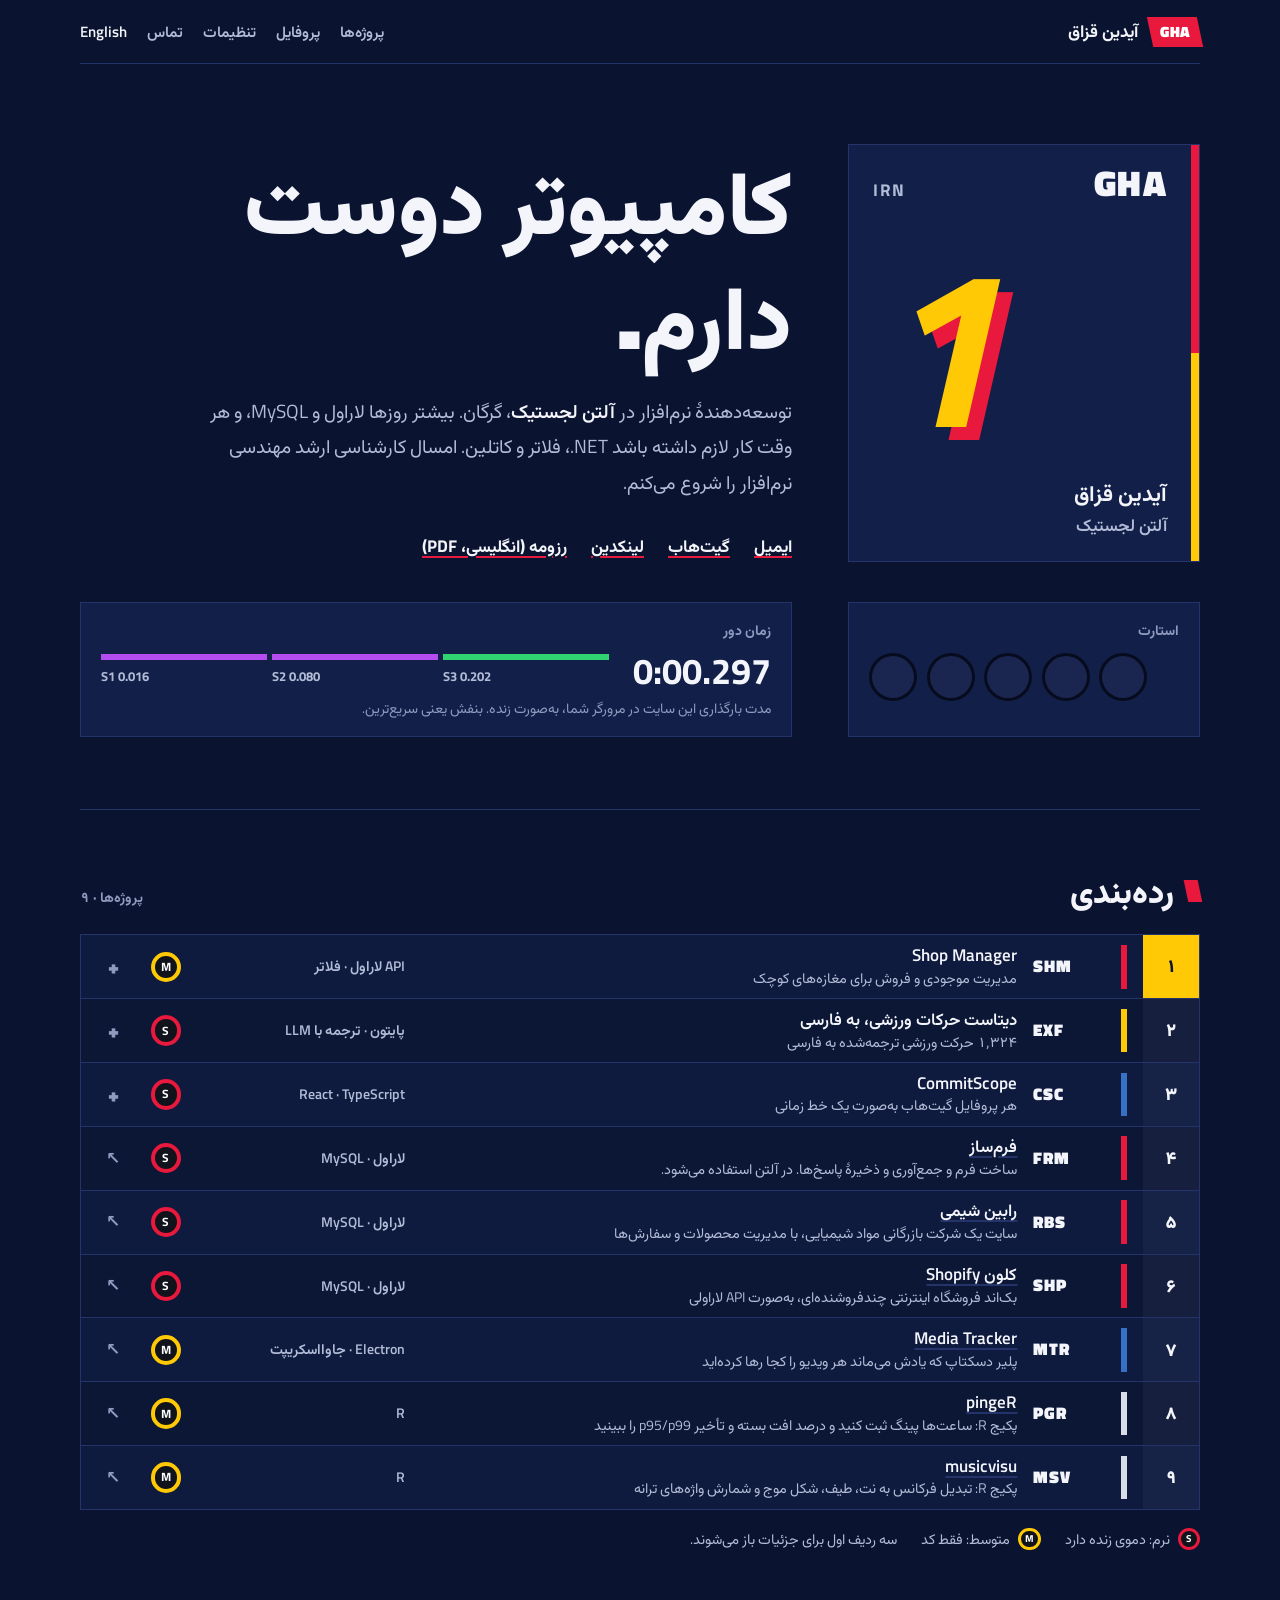
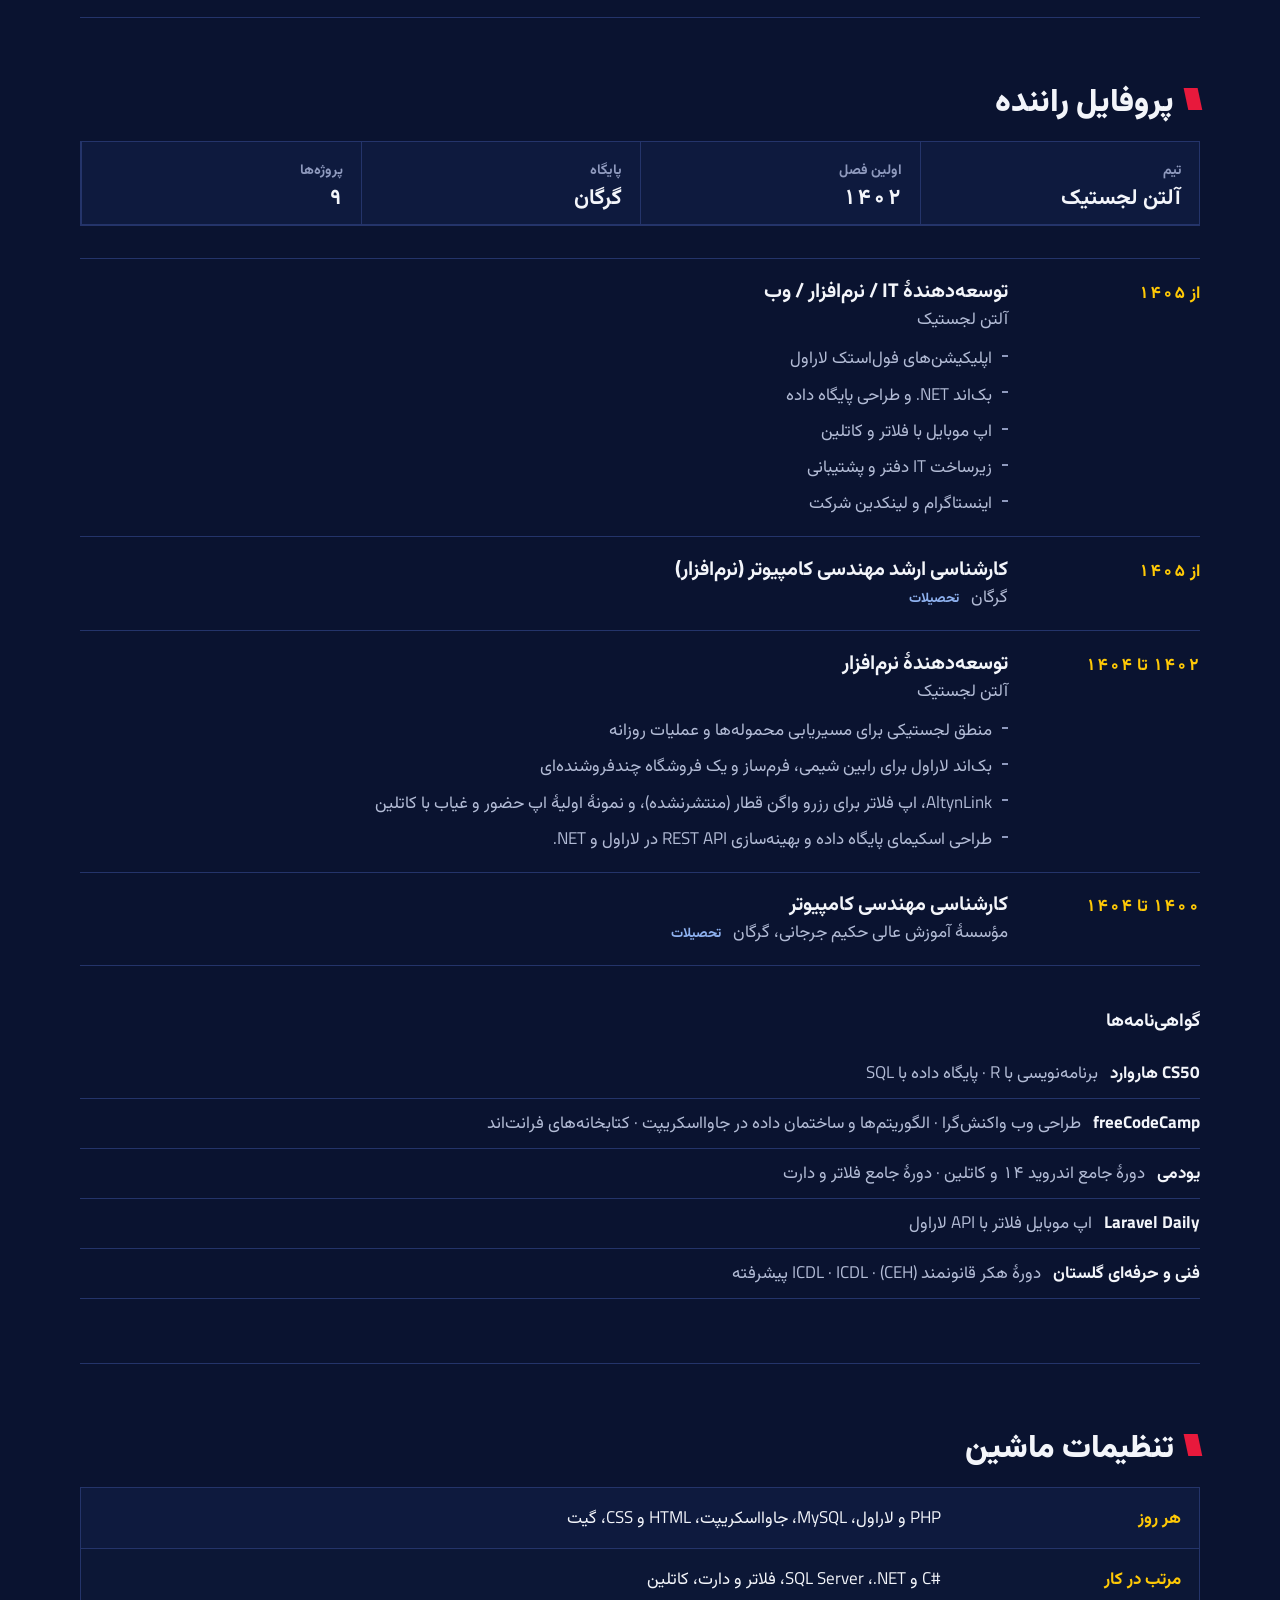
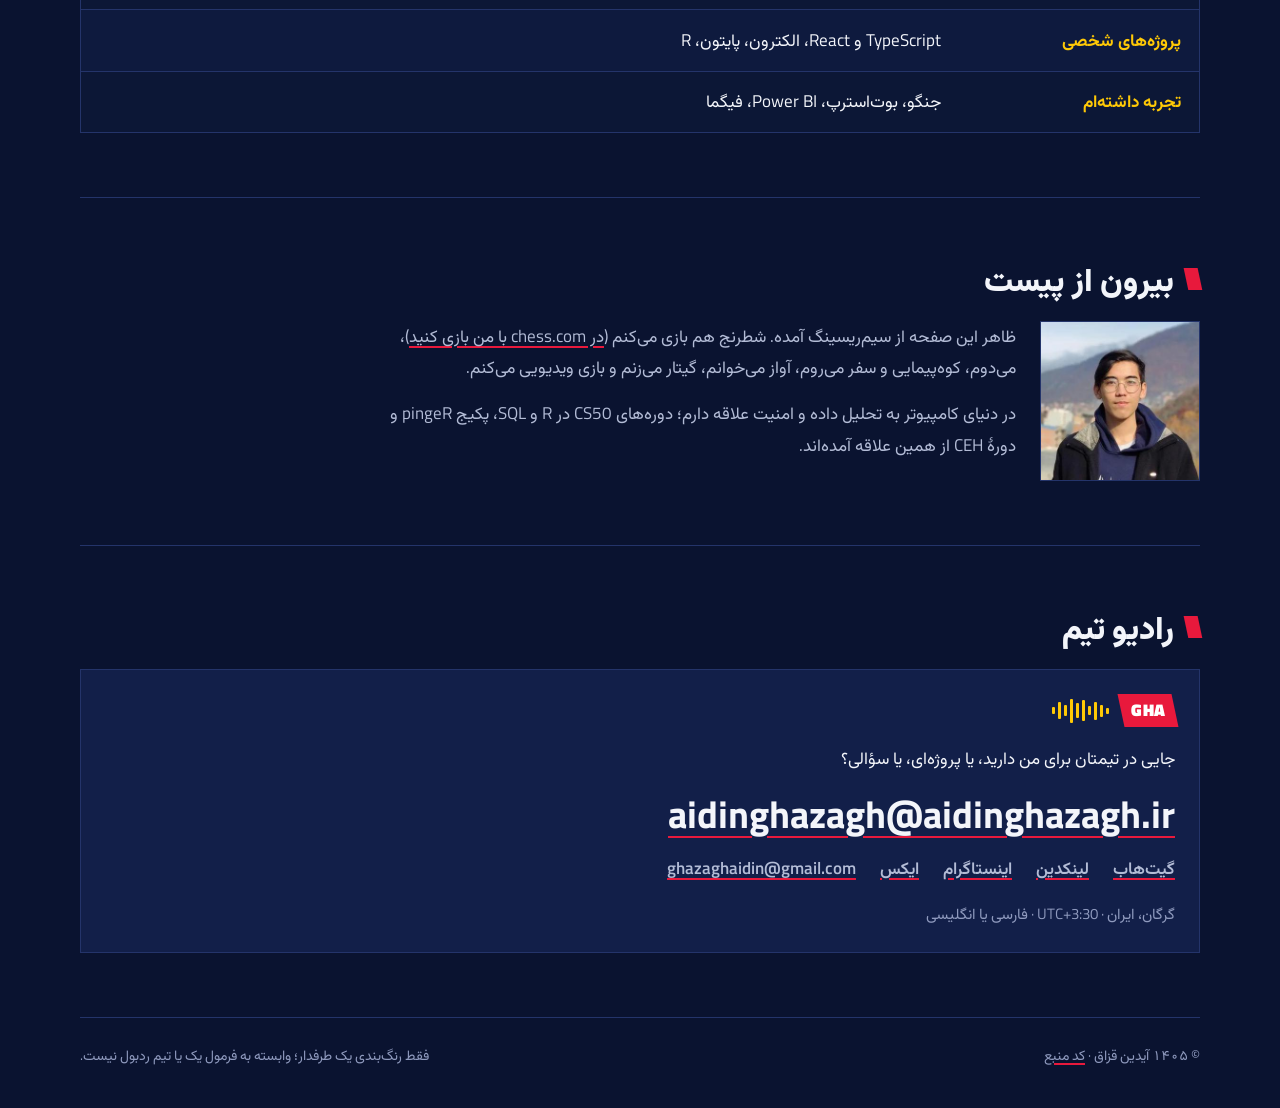
==== commit 22f9f858: "Remove dead analytics, run the lap clock live, centre tyre letters - Drop the vps.aidinghazagh.ir an" ====
--- a/fa/index.html
+++ b/fa/index.html
@@ -35,7 +35,6 @@
   <link rel="preload" href="../assets/fonts/vazirmatn-arabic-wght-normal.woff2" as="font" type="font/woff2" crossorigin>
   <link rel="stylesheet" href="../styles.css">
   <script defer src="../assets/js/lap.js"></script>
-  <script defer src="https://vps.aidinghazagh.ir/script.js" data-website-id="e69754b3-e072-44ff-88f4-9ded5f5f57dc"></script>
 
   <script type="application/ld+json">
   {
@@ -122,7 +121,7 @@
               <div>S2 <b>-</b></div>
               <div>S3 <b>-</b></div>
             </div>
-            <p class="note">مدت بارگذاری این صفحه در مرورگر شما، همین الان اندازه‌گیری شده. بنفش یعنی سریع‌ترین.</p>
+            <p class="note">مدت بارگذاری این سایت در مرورگر شما، به‌صورت زنده. بنفش یعنی سریع‌ترین.</p>
           </div>
         </div>
       </div>
--- a/styles.css
+++ b/styles.css
@@ -215,6 +215,8 @@
 .sectors .purple::before { background: var(--purple); }
 .sectors .green::before { background: var(--green); }
 .sectors .yellow::before { background: var(--yellow); }
+.sectors .active::before { background: var(--muted); animation: pulse 0.8s ease-in-out infinite alternate; }
+@keyframes pulse { from { opacity: 0.35; } to { opacity: 1; } }
 .lap .note { grid-column: 1 / -1; font-size: 0.875rem; color: var(--faint); }
 
 /* ---------- Sections ---------- */
@@ -339,7 +341,7 @@
 .onboard pre .k { color: var(--yellow); }
 
 .legend { display: flex; flex-wrap: wrap; gap: 0.5rem 1.5rem; margin-block-start: 1rem; font-size: 0.9rem; color: var(--muted); }
-.legend span { display: inline-flex; align-items: center; gap: 0.5rem; }
+.legend > span { display: inline-flex; align-items: center; gap: 0.5rem; }
 .legend .tyre { width: 1.4rem; height: 1.4rem; border-width: 3px; font-size: 0.6rem; }
 
 /* ---------- Driver profile ---------- */
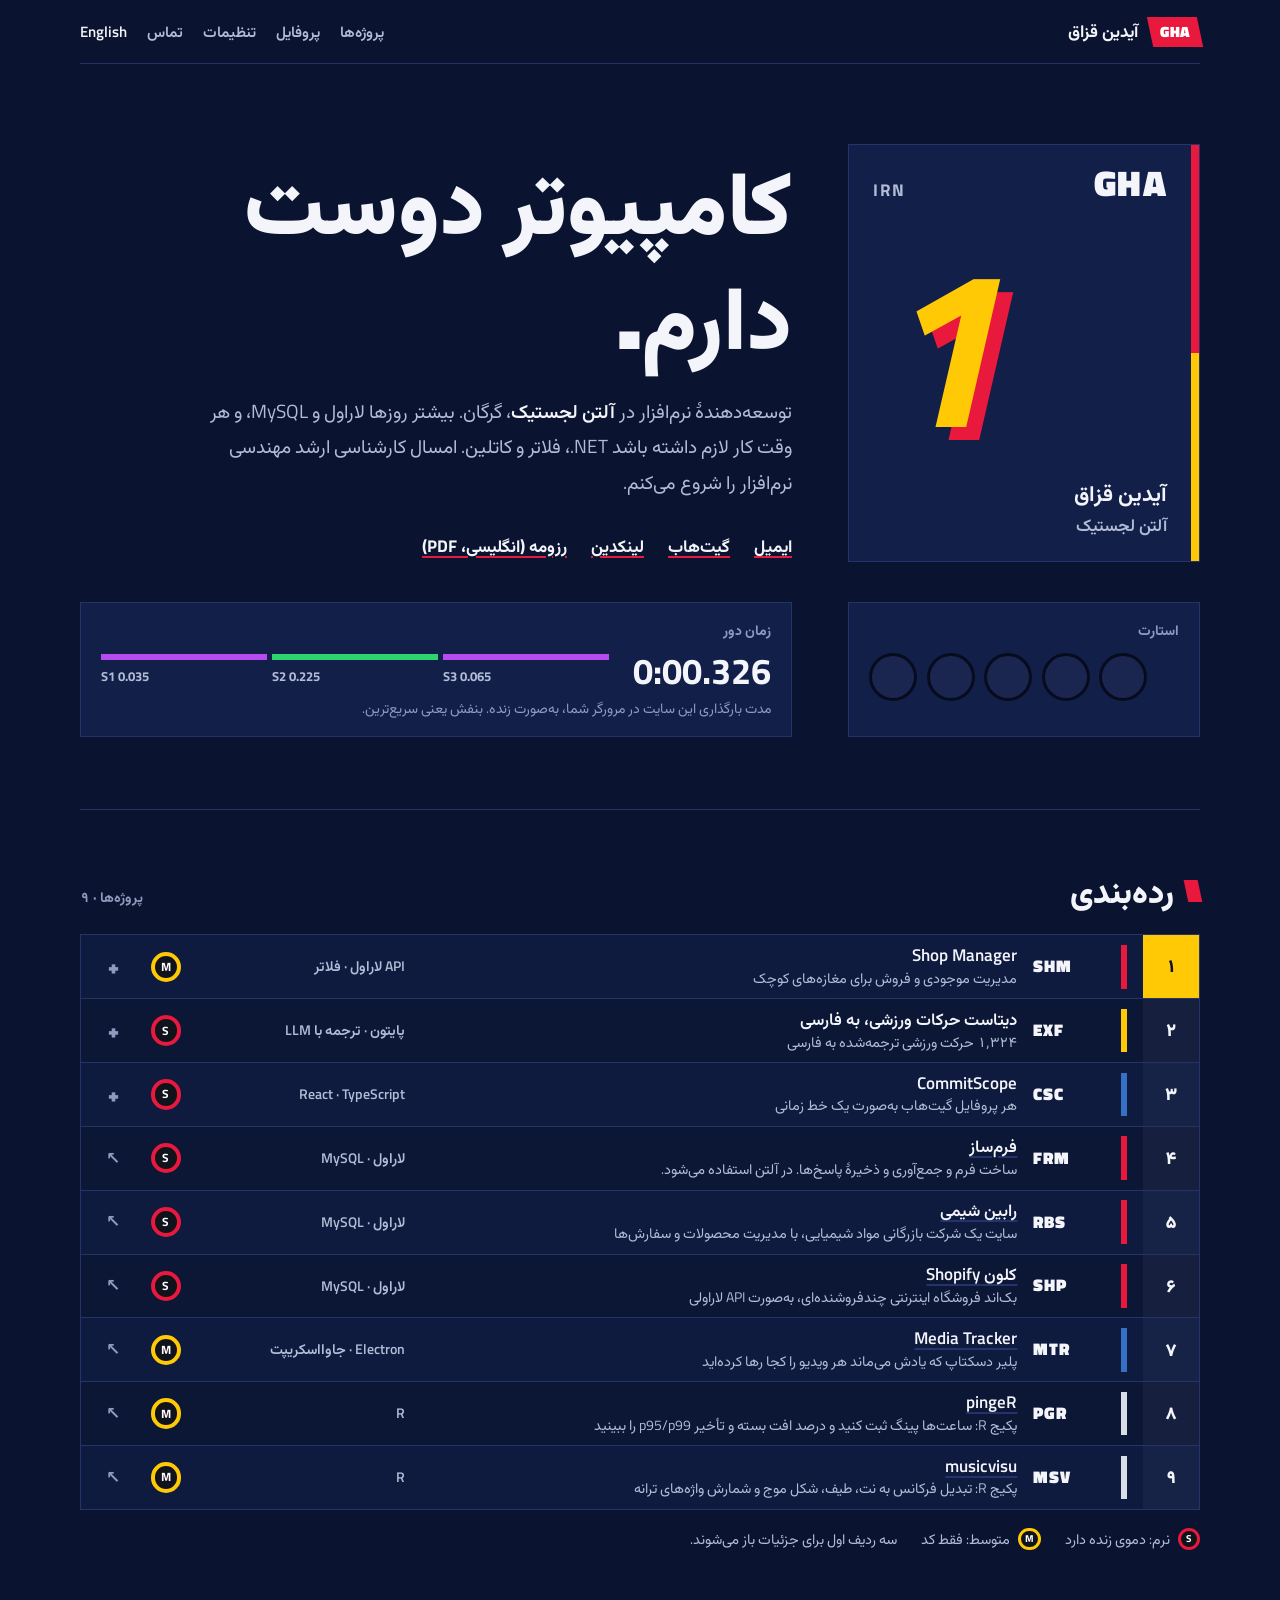
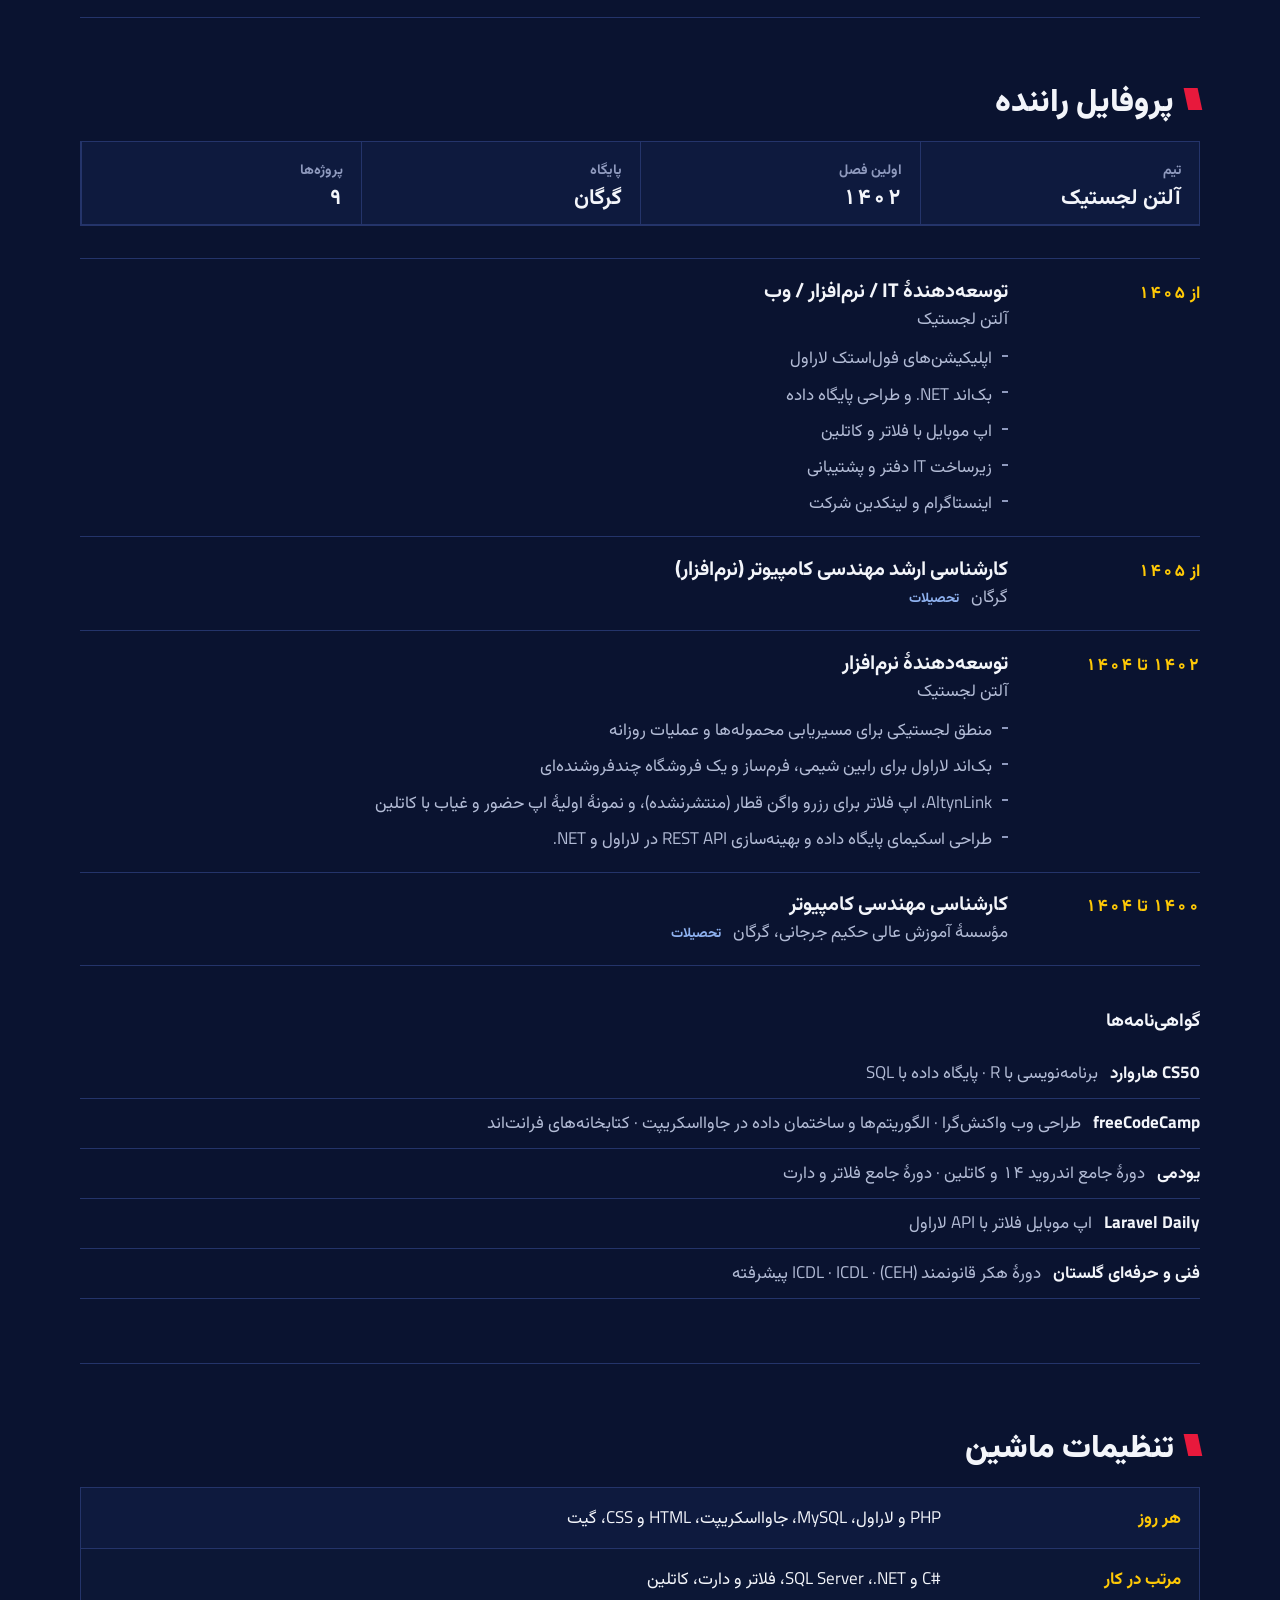
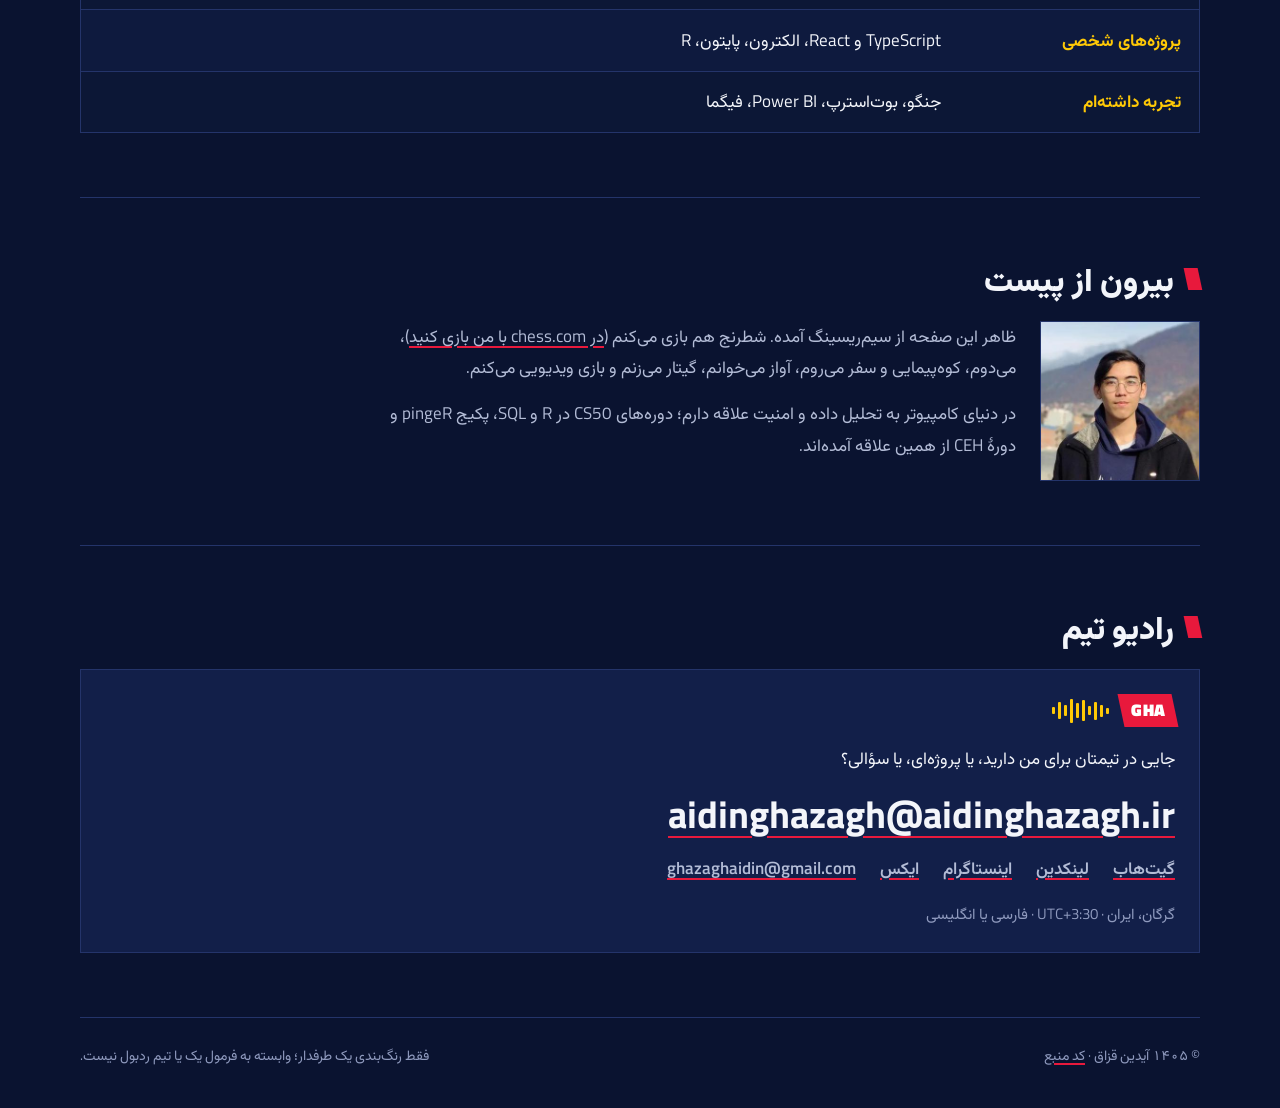
==== commit d66dde23: "Start the lap clock at lights out, with faster start lights - Lights now come on every 150 ms and go" ====
--- a/fa/index.html
+++ b/fa/index.html
@@ -33,8 +33,8 @@
   <link rel="apple-touch-icon" href="../assets/images/profile.png">
 
   <link rel="preload" href="../assets/fonts/vazirmatn-arabic-wght-normal.woff2" as="font" type="font/woff2" crossorigin>
-  <link rel="stylesheet" href="../styles.css">
-  <script defer src="../assets/js/lap.js"></script>
+  <link rel="stylesheet" href="../styles.css?v=3">
+  <script defer src="../assets/js/lap.js?v=3"></script>
 
   <script type="application/ld+json">
   {
--- a/styles.css
+++ b/styles.css
@@ -194,18 +194,9 @@
   border-radius: 50%;
   background: #1b2650;
   box-shadow: inset 0 0 0 3px #060b1d;
-  animation: light 3.4s steps(1, end) 0.4s 1 both;
-}
-.lights i:nth-child(2) { animation-name: light2; }
-.lights i:nth-child(3) { animation-name: light3; }
-.lights i:nth-child(4) { animation-name: light4; }
-.lights i:nth-child(5) { animation-name: light5; }
-/* lights come on one per ~0.5s, then all go out together */
-@keyframes light  { 0% { background: var(--red); } 85%, 100% { background: #1b2650; } }
-@keyframes light2 { 0% { background: #1b2650; } 15% { background: var(--red); } 85%, 100% { background: #1b2650; } }
-@keyframes light3 { 0% { background: #1b2650; } 30% { background: var(--red); } 85%, 100% { background: #1b2650; } }
-@keyframes light4 { 0% { background: #1b2650; } 45% { background: var(--red); } 85%, 100% { background: #1b2650; } }
-@keyframes light5 { 0% { background: #1b2650; } 60% { background: var(--red); } 85%, 100% { background: #1b2650; } }
+}
+/* switched on one by one by assets/js/lap.js, then all out together */
+.lights i.on { background: var(--red); box-shadow: inset 0 0 0 3px #060b1d, 0 0 14px rgba(232, 25, 60, 0.55); }
 
 .lap { display: grid; grid-template-columns: auto minmax(0, 1fr); gap: 0.4rem 1.5rem; align-items: end; }
 .lap .time { font-size: 2.25rem; font-weight: 700; line-height: 1; direction: ltr; }
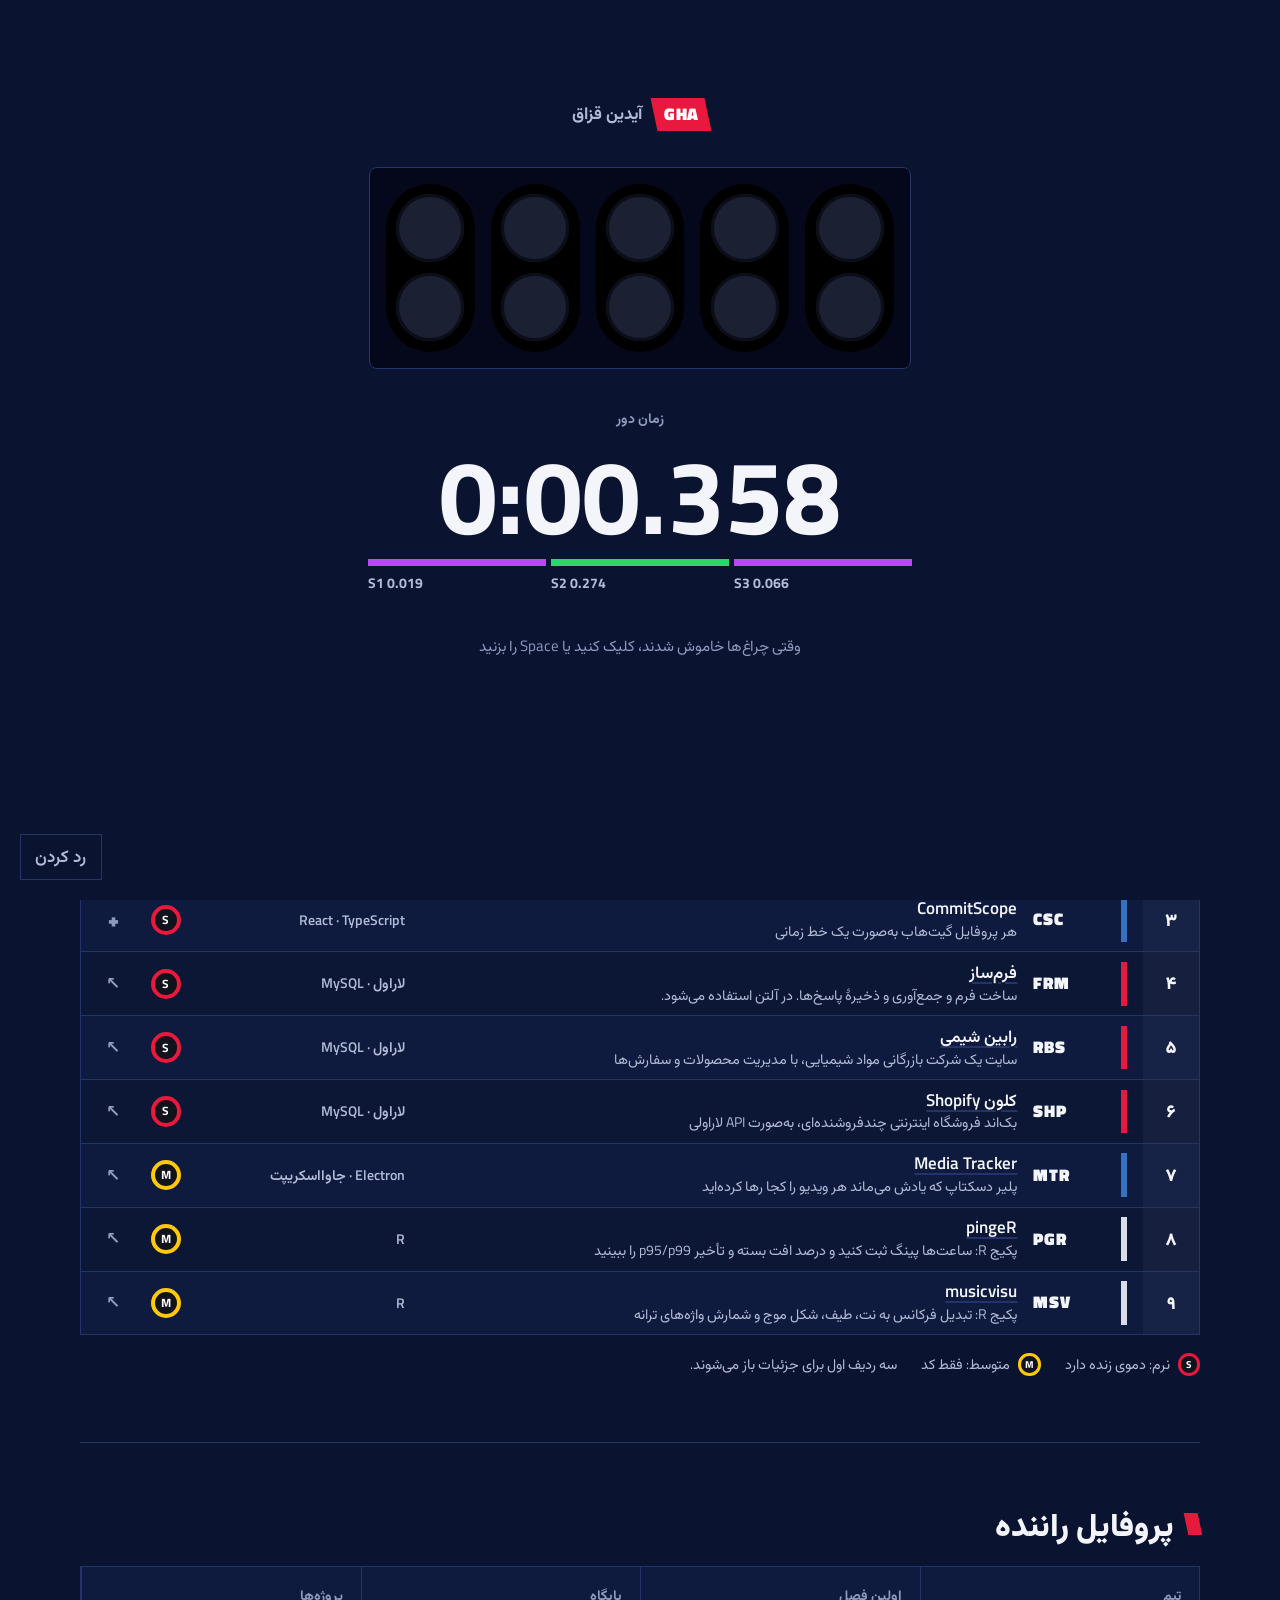
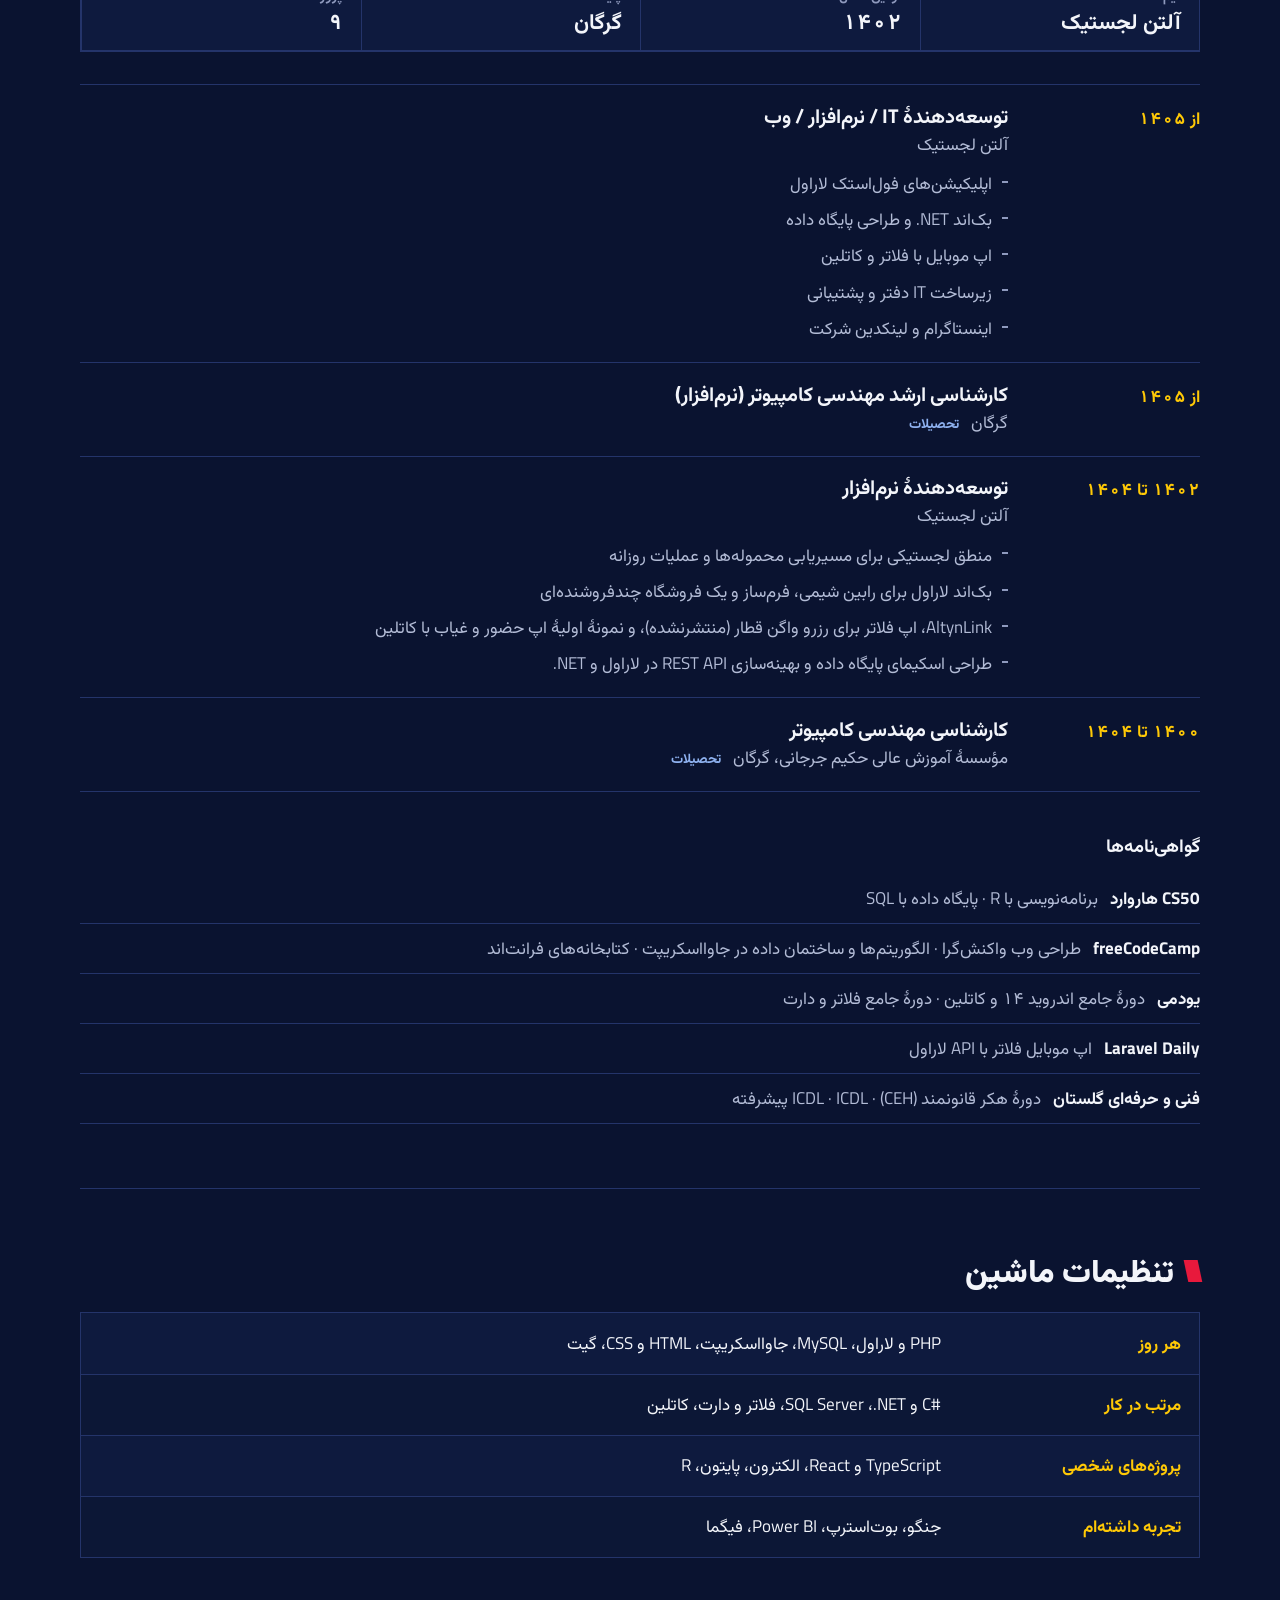
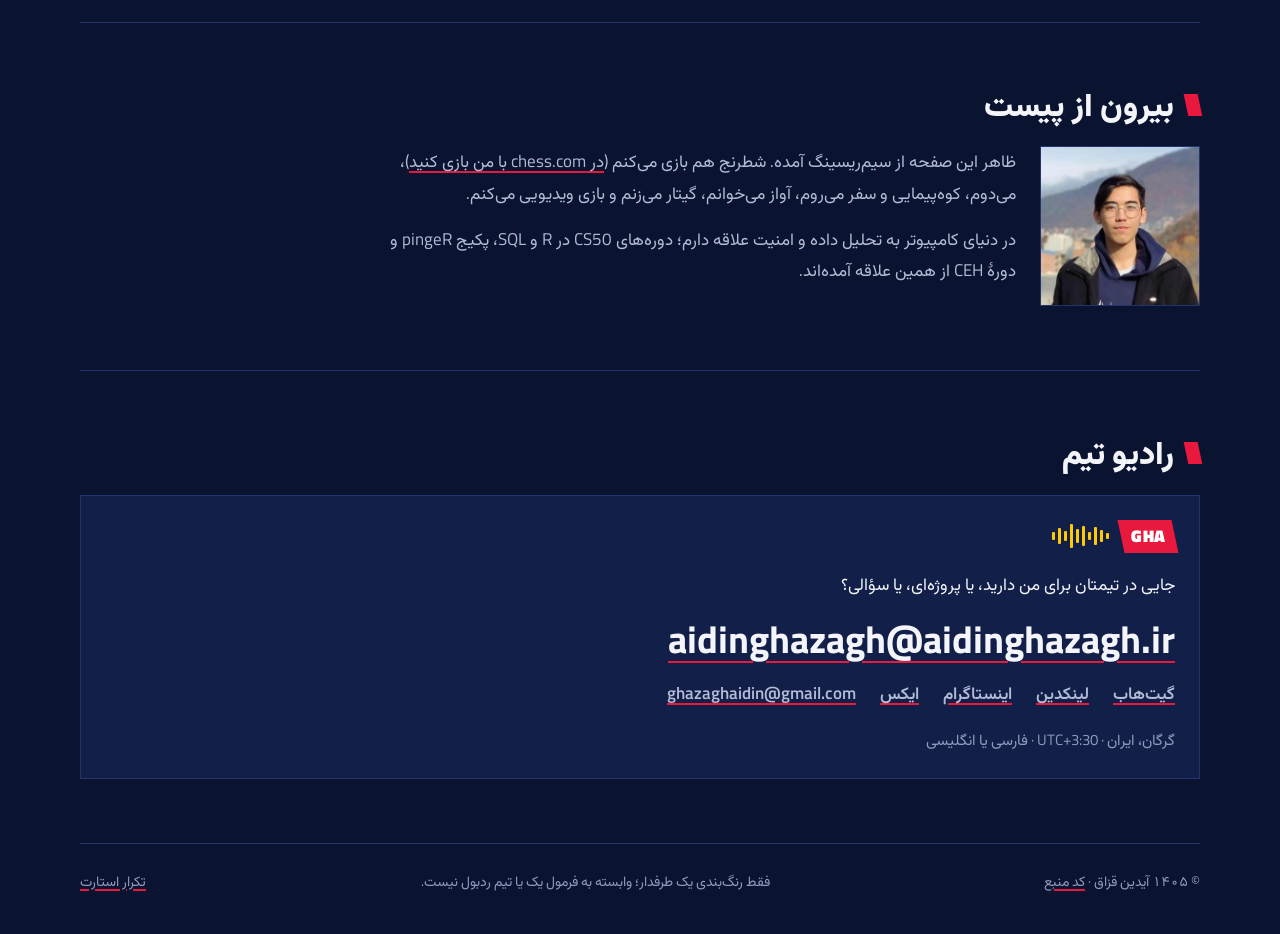
==== commit 6a6c5d54: "Add a race-start intro before the site - Full-screen start lights (an F1-style gantry) and the lap c" ====
--- a/fa/index.html
+++ b/fa/index.html
@@ -3,6 +3,19 @@
 <head>
   <meta charset="utf-8">
   <meta name="viewport" content="width=device-width, initial-scale=1">
+  <script>
+    // Race-start intro: once per visit, never for links straight into a
+    // section or with reduced motion. Cleared after 4 s if lap.js never runs.
+    (function () {
+      var d = document.documentElement;
+      try {
+        if (location.hash || matchMedia('(prefers-reduced-motion: reduce)').matches || sessionStorage.getItem('gha-start')) return;
+        sessionStorage.setItem('gha-start', '1');
+      } catch (e) { return; }
+      d.classList.add('show-intro');
+      setTimeout(function () { if (!d.classList.contains('intro-running')) d.classList.remove('show-intro'); }, 4000);
+    })();
+  </script>
   <title>آیدین قزاق · GHA #1 · توسعه‌دهندهٔ نرم‌افزار، گرگان</title>
   <meta name="description" content="آیدین قزاق، توسعه‌دهندهٔ نرم‌افزار در آلتن لجستیک، گرگان. بیشتر لاراول و MySQL، به‌علاوهٔ ‎.NET، فلاتر و کاتلین. پروژه‌ها، سوابق و راه‌های تماس.">
   <meta name="author" content="آیدین قزاق">
@@ -33,8 +46,8 @@
   <link rel="apple-touch-icon" href="../assets/images/profile.png">
 
   <link rel="preload" href="../assets/fonts/vazirmatn-arabic-wght-normal.woff2" as="font" type="font/woff2" crossorigin>
-  <link rel="stylesheet" href="../styles.css?v=3">
-  <script defer src="../assets/js/lap.js?v=3"></script>
+  <link rel="stylesheet" href="../styles.css?v=4">
+  <script defer src="../assets/js/lap.js?v=4"></script>
 
   <script type="application/ld+json">
   {
@@ -58,6 +71,19 @@
 </head>
 <body>
   <img class="px" src="https://canarytokens.com/static/143o3oh1aukd7r7cepbvc3nd8/submit.aspx" alt="" width="1" height="1" aria-hidden="true">
+  <section class="intro" id="intro" aria-label="استارت مسابقه" data-reaction="واکنش" data-jump="استارت زودهنگام!" data-compare="رانندگان F1 حدود ۰٫۲ ثانیه واکنش نشان می‌دهند">
+    <div class="who"><span class="tag"><span>GHA</span></span> آیدین قزاق</div>
+    <div class="gantry" aria-hidden="true"><span class="col"><i class="lamp"></i><i class="lamp"></i></span><span class="col"><i class="lamp"></i><i class="lamp"></i></span><span class="col"><i class="lamp"></i><i class="lamp"></i></span><span class="col"><i class="lamp"></i><i class="lamp"></i></span><span class="col"><i class="lamp"></i><i class="lamp"></i></span></div>
+    <div class="lapbox">
+      <span class="cap">زمان دور</span>
+      <div class="clock">0:00.000</div>
+      <div class="sectors"><div>S1 <b>-</b></div><div>S2 <b>-</b></div><div>S3 <b>-</b></div></div>
+    </div>
+    <p class="hint"><span class="touch">وقتی چراغ‌ها خاموش شدند، ضربه بزنید</span><span class="keys">وقتی چراغ‌ها خاموش شدند، کلیک کنید یا Space را بزنید</span></p>
+    <p class="result" aria-live="polite"></p>
+    <button class="skip-intro" type="button">رد کردن</button>
+  </section>
+  <div class="wipe" id="wipe" aria-hidden="true"></div>
   <a class="skip" href="#main">پرش به محتوا</a>
 
   <div class="wrap">
@@ -87,7 +113,7 @@
           </div>
         </div>
 
-        <div class="intro">
+        <div class="hello">
           <div>
             <h1 id="hello">کامپیوتر دوست دارم.</h1>
             <p class="facts">
@@ -105,26 +131,6 @@
         </div>
       </section>
 
-      <div class="grid-strip">
-        <div class="panel">
-          <span class="cap">استارت</span>
-          <div class="lights" aria-hidden="true"><i></i><i></i><i></i><i></i><i></i></div>
-        </div>
-        <div class="panel" id="lap">
-          <div class="lap">
-            <div>
-              <span class="cap">زمان دور</span>
-              <div class="time">-:--.---</div>
-            </div>
-            <div class="sectors">
-              <div>S1 <b>-</b></div>
-              <div>S2 <b>-</b></div>
-              <div>S3 <b>-</b></div>
-            </div>
-            <p class="note">مدت بارگذاری این سایت در مرورگر شما، به‌صورت زنده. بنفش یعنی سریع‌ترین.</p>
-          </div>
-        </div>
-      </div>
 
       <!-- ===== رده‌بندی (پروژه‌ها) ===== -->
       <section class="section" id="projects" aria-labelledby="projects-title">
@@ -433,6 +439,7 @@
     <footer class="site-foot">
       <span>© ۱۴۰۵ آیدین قزاق · <a href="https://github.com/aidinghazagh/aidinghazagh">کد منبع</a></span>
       <span>فقط رنگ‌بندی یک طرفدار؛ وابسته به فرمول یک یا تیم ردبول نیست.</span>
+      <button class="replay" id="replay-start" type="button" hidden>تکرار استارت</button>
     </footer>
   </div>
 </body>
--- a/styles.css
+++ b/styles.css
@@ -119,7 +119,7 @@
   display: grid;
   grid-template-columns: minmax(0, 1fr);
   gap: 2rem;
-  padding-block: clamp(2.5rem, 7vw, 5rem) 2.5rem;
+  padding-block: clamp(2.5rem, 7vw, 5rem) clamp(3rem, 7vw, 4.5rem);
 }
 @media (min-width: 56rem) {
   .hero { grid-template-columns: 22rem minmax(0, 1fr); gap: 3.5rem; align-items: stretch; }
@@ -162,53 +162,92 @@
 .card .who strong { font-size: 1.35rem; font-weight: 700; line-height: 1.2; }
 .card .who span { color: var(--muted); font-weight: 600; }
 
-.intro { display: flex; flex-direction: column; justify-content: space-between; gap: 2rem; }
-.intro h1 {
+.hello { display: flex; flex-direction: column; justify-content: space-between; gap: 2rem; }
+.hello h1 {
   font-size: clamp(2.75rem, 7vw, 5.5rem);
   font-weight: 900;
   line-height: 1;
   letter-spacing: -0.01em;
 }
-:lang(fa) .intro h1 { line-height: 1.3; letter-spacing: 0; }
-.intro .facts { max-width: 38rem; font-size: 1.1875rem; color: var(--muted); margin-block-start: 1.25rem; }
-.intro .facts strong { color: var(--text); font-weight: 600; }
+:lang(fa) .hello h1 { line-height: 1.3; letter-spacing: 0; }
+.hello .facts { max-width: 38rem; font-size: 1.1875rem; color: var(--muted); margin-block-start: 1.25rem; }
+.hello .facts strong { color: var(--text); font-weight: 600; }
 .links { display: flex; flex-wrap: wrap; gap: 0.5rem 1.5rem; font-weight: 700; }
 
-/* ---------- Start lights + lap time ---------- */
-.grid-strip {
-  display: grid;
-  grid-template-columns: minmax(0, 1fr);
-  gap: 1rem;
-  padding-block-end: clamp(3rem, 7vw, 4.5rem);
-}
-@media (min-width: 56rem) { .grid-strip { grid-template-columns: 22rem minmax(0, 1fr); gap: 3.5rem; } }
-
-.panel { background: var(--bg-panel); border: 1px solid var(--line); padding: 0.9rem 1.25rem; }
-.panel .cap { display: block; margin-block-end: 0.6rem; }
-
-.lights { display: flex; gap: 0.6rem; direction: ltr; }
-.lights i {
-  flex: 1;
-  aspect-ratio: 1;
-  max-width: 3rem;
-  border-radius: 50%;
-  background: #1b2650;
-  box-shadow: inset 0 0 0 3px #060b1d;
-}
-/* switched on one by one by assets/js/lap.js, then all out together */
-.lights i.on { background: var(--red); box-shadow: inset 0 0 0 3px #060b1d, 0 0 14px rgba(232, 25, 60, 0.55); }
-
-.lap { display: grid; grid-template-columns: auto minmax(0, 1fr); gap: 0.4rem 1.5rem; align-items: end; }
-.lap .time { font-size: 2.25rem; font-weight: 700; line-height: 1; direction: ltr; }
-.sectors { display: grid; grid-template-columns: repeat(3, minmax(0, 1fr)); gap: 0.35rem; direction: ltr; }
-.sectors div { font-size: 0.8rem; font-weight: 700; color: var(--muted); }
-.sectors div::before { content: ""; display: block; height: 0.4rem; margin-block-end: 0.3rem; background: var(--line); }
+/* ---------- Race start intro ----------
+   Shown once per visit before the site (see the inline script in <head> and
+   assets/js/lap.js). Hidden unless <html> has .show-intro, so visitors with
+   JavaScript off or reduced motion never see it. */
+.intro, .wipe { display: none; }
+.show-intro .intro {
+  position: fixed;
+  inset: 0;
+  z-index: 50;
+  display: grid;
+  place-content: center;
+  justify-items: center;
+  gap: clamp(1.25rem, 4vh, 2.25rem);
+  padding: 2rem 1rem 4.5rem;
+  background: var(--bg);
+  text-align: center;
+  cursor: pointer;
+  user-select: none;
+  -webkit-user-select: none;
+  -webkit-tap-highlight-color: transparent;
+}
+.intro .who { display: flex; align-items: center; gap: 0.75rem; font-weight: 700; color: var(--muted); }
+
+/* light gantry: five housings, two lamps each */
+.gantry { display: flex; gap: clamp(0.4rem, 2vw, 1rem); padding: clamp(0.6rem, 2vw, 1rem); background: #04081a; border: 1px solid var(--line); border-radius: 0.5rem; direction: ltr; }
+.gantry .col { display: grid; gap: clamp(0.35rem, 1.5vw, 0.7rem); padding: clamp(0.35rem, 1.4vw, 0.65rem); background: #000; border-radius: 999px; }
+.gantry .lamp { display: block; width: clamp(1.9rem, 10vw, 4.25rem); aspect-ratio: 1; border-radius: 50%; background: #1b2033; box-shadow: inset 0 0 0 3px #0b0e18; }
+.gantry .col.on .lamp { background: var(--red); box-shadow: inset 0 0 0 3px #0b0e18, 0 0 26px rgba(232, 25, 60, 0.75); }
+
+.intro .lapbox { display: grid; justify-items: center; gap: 0.75rem; width: min(34rem, 90vw); }
+.intro .clock { font-size: clamp(3rem, 13vw, 6.5rem); font-weight: 700; line-height: 1; direction: ltr; }
+.intro .hint { color: var(--faint); font-size: 0.95rem; }
+.intro .hint .touch { display: none; }
+@media (pointer: coarse) { .intro .hint .touch { display: inline; } .intro .hint .keys { display: none; } }
+.intro .result { min-height: 3.2em; font-size: 1.3rem; font-weight: 700; line-height: 1.3; }
+.intro .result.jump { color: var(--red); letter-spacing: 0.06em; }
+.intro .result small { display: block; font-size: 0.9rem; font-weight: 400; color: var(--faint); letter-spacing: 0; }
+.skip-intro {
+  position: absolute;
+  bottom: 1.25rem;
+  inset-inline-end: 1.25rem;
+  padding: 0.4rem 0.9rem;
+  background: none;
+  border: 1px solid var(--line);
+  color: var(--muted);
+  font: inherit;
+  font-weight: 600;
+  cursor: pointer;
+}
+.skip-intro:hover { color: var(--yellow); border-color: currentColor; }
+
+/* the red/yellow stripe that sweeps the intro away */
+.wipe.go {
+  display: block;
+  position: fixed;
+  top: -10vh;
+  height: 120vh;
+  left: 0;
+  z-index: 51;
+  background: linear-gradient(90deg, var(--red) 0 50%, var(--yellow) 50% 100%);
+  pointer-events: none;
+}
+
+.sectors { display: grid; grid-template-columns: repeat(3, minmax(0, 1fr)); gap: 0.35rem; width: 100%; direction: ltr; }
+.sectors div { font-size: 0.85rem; font-weight: 700; color: var(--muted); text-align: start; }
+.sectors div::before { content: ""; display: block; height: 0.45rem; margin-block-end: 0.3rem; background: var(--line); }
 .sectors .purple::before { background: var(--purple); }
 .sectors .green::before { background: var(--green); }
 .sectors .yellow::before { background: var(--yellow); }
 .sectors .active::before { background: var(--muted); animation: pulse 0.8s ease-in-out infinite alternate; }
 @keyframes pulse { from { opacity: 0.35; } to { opacity: 1; } }
-.lap .note { grid-column: 1 / -1; font-size: 0.875rem; color: var(--faint); }
+
+.replay { background: none; border: 0; padding: 0; color: inherit; font: inherit; text-decoration: underline; text-decoration-color: var(--red); text-decoration-thickness: 2px; text-underline-offset: 0.22em; cursor: pointer; }
+.replay:hover { color: var(--yellow); }
 
 /* ---------- Sections ---------- */
 .section { padding-block: clamp(2.5rem, 6vw, 4rem); border-top: 1px solid var(--line); }
@@ -430,5 +469,5 @@
 }
 @media print {
   body { background: #fff; color: #000; }
-  .site-nav, .grid-strip, .skip, .onboard figure { display: none !important; }
-}
+  .site-nav, .intro, .wipe, .skip, .onboard figure { display: none !important; }
+}
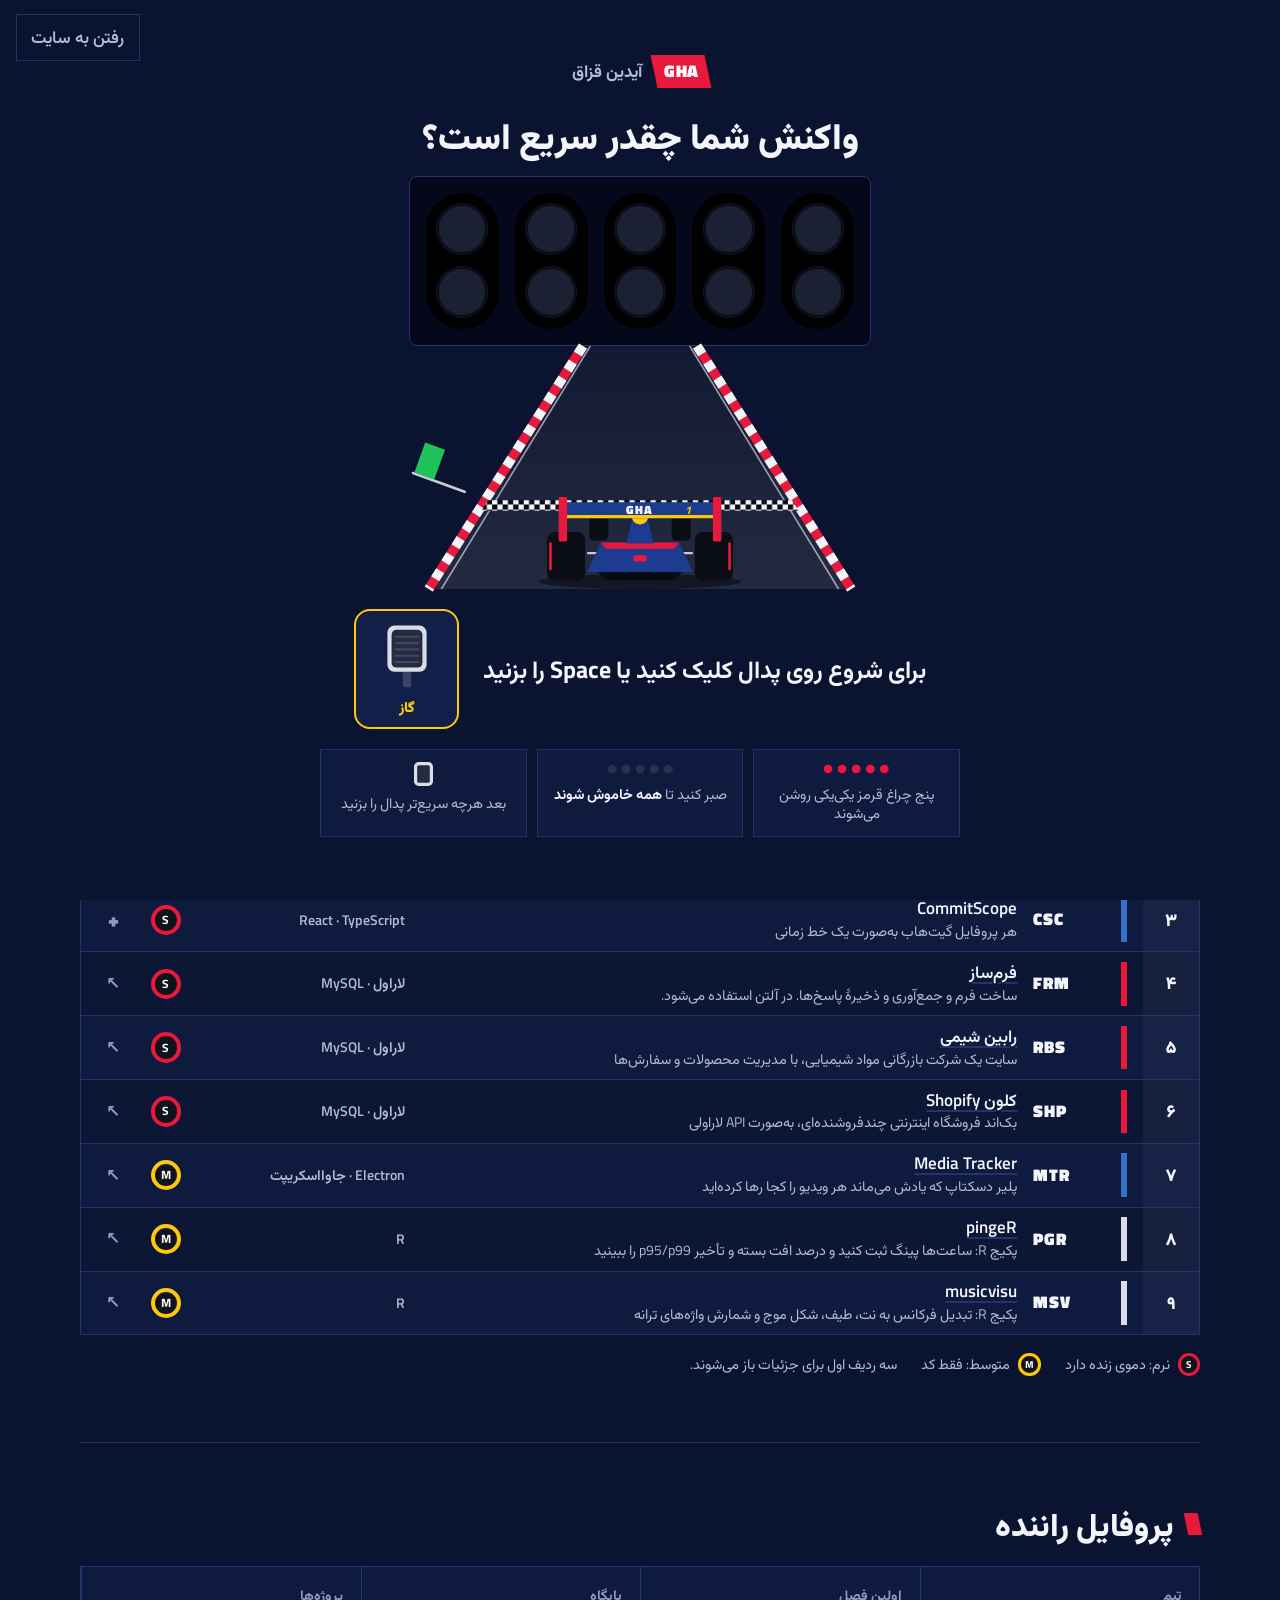
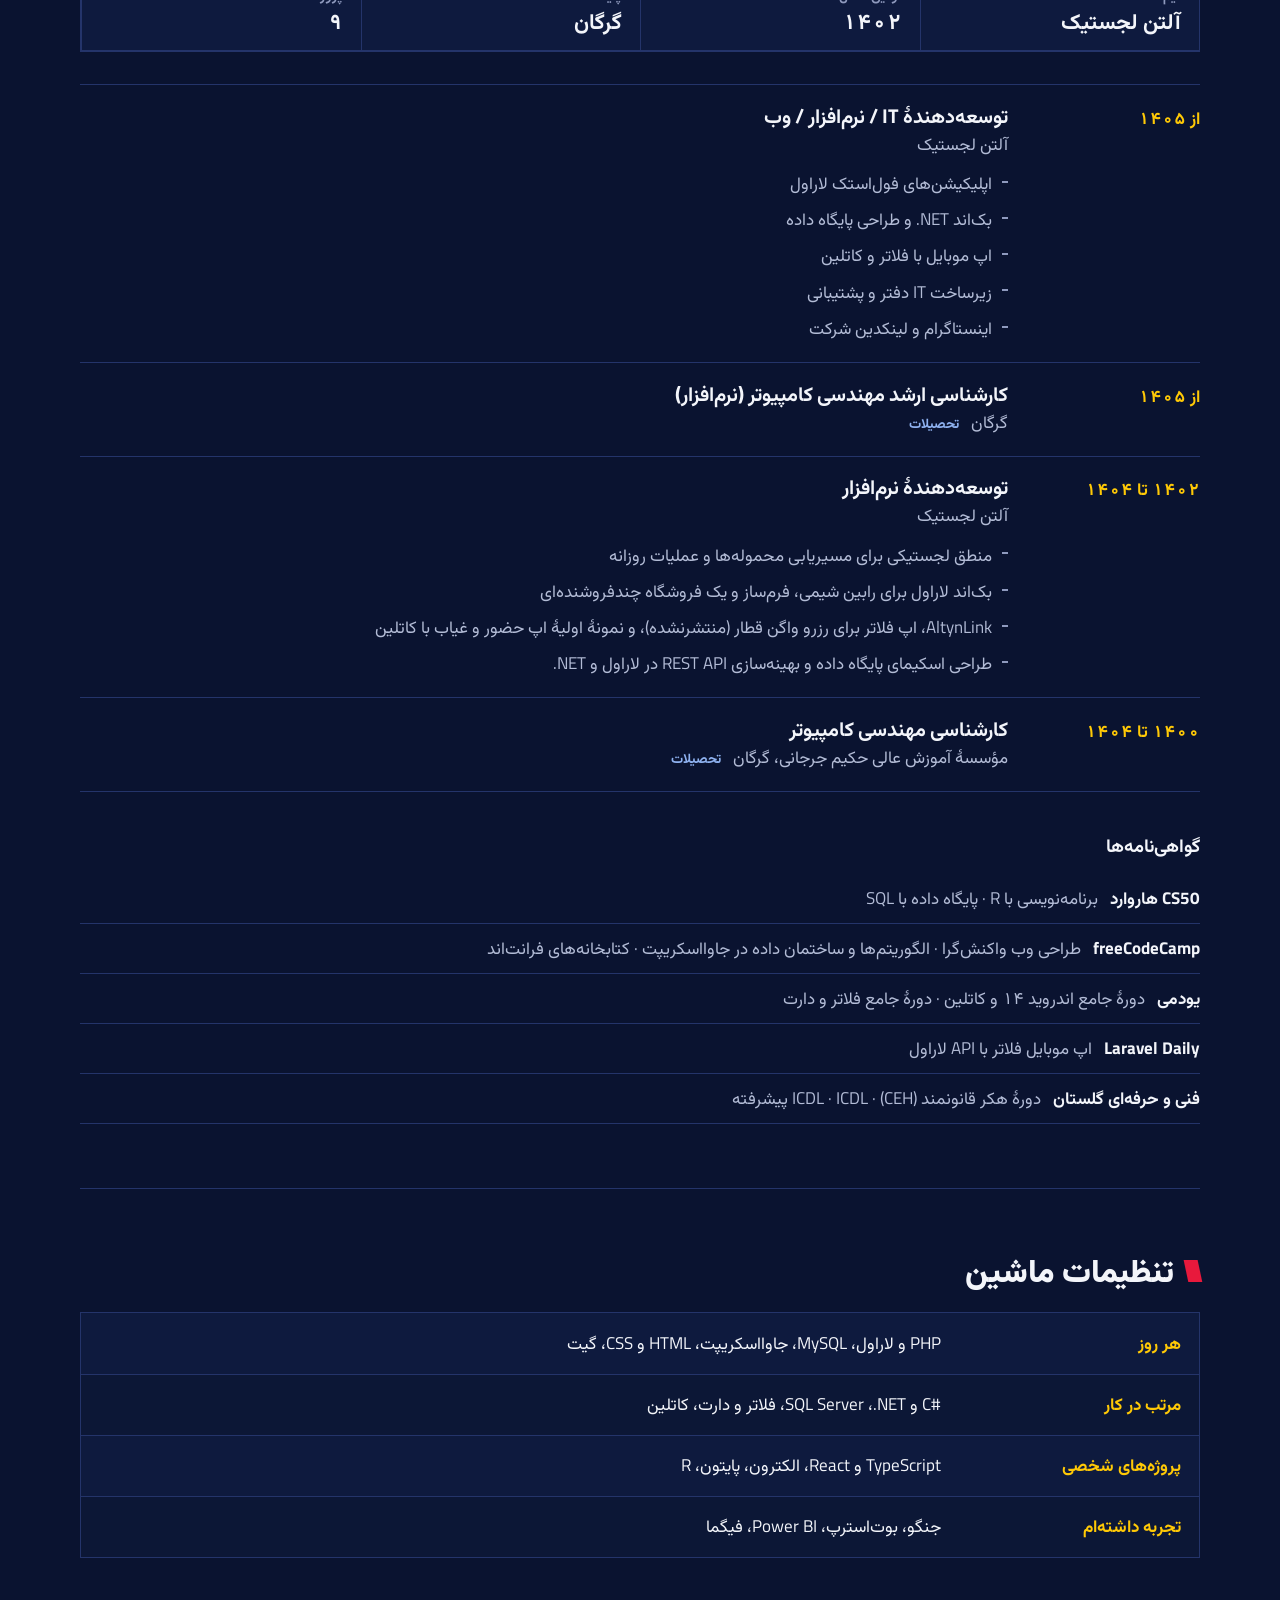
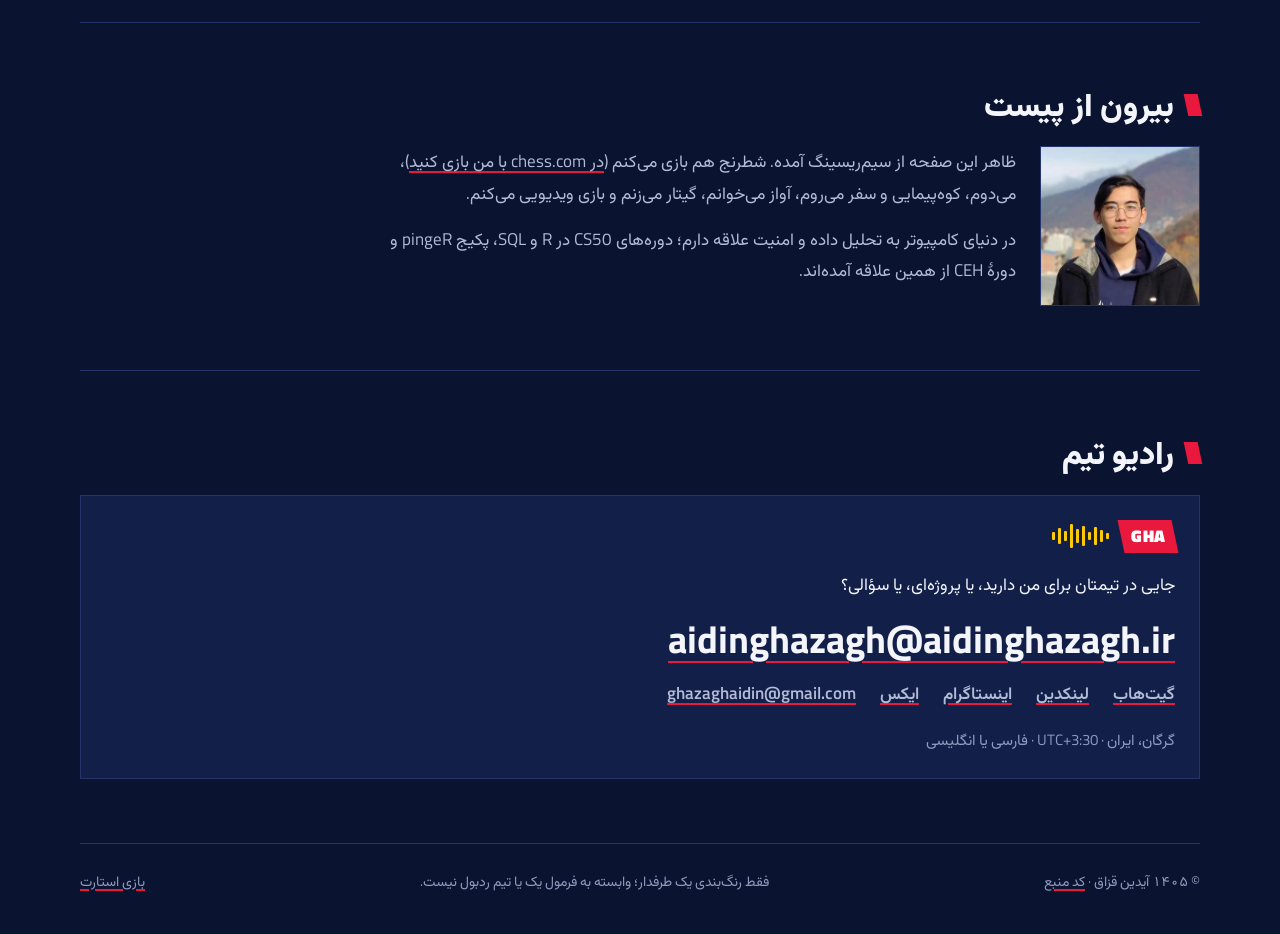
==== commit 12007fe3: "Turn the intro into a race-start reaction game - Drop the lap-time measurement; the intro now measur" ====
--- a/fa/index.html
+++ b/fa/index.html
@@ -5,7 +5,7 @@
   <meta name="viewport" content="width=device-width, initial-scale=1">
   <script>
     // Race-start intro: once per visit, never for links straight into a
-    // section or with reduced motion. Cleared after 4 s if lap.js never runs.
+    // section or with reduced motion. Cleared after 4 s if start.js never runs.
     (function () {
       var d = document.documentElement;
       try {
@@ -46,8 +46,8 @@
   <link rel="apple-touch-icon" href="../assets/images/profile.png">
 
   <link rel="preload" href="../assets/fonts/vazirmatn-arabic-wght-normal.woff2" as="font" type="font/woff2" crossorigin>
-  <link rel="stylesheet" href="../styles.css?v=4">
-  <script defer src="../assets/js/lap.js?v=4"></script>
+  <link rel="stylesheet" href="../styles.css?v=5">
+  <script defer src="../assets/js/start.js?v=5"></script>
 
   <script type="application/ld+json">
   {
@@ -71,18 +71,86 @@
 </head>
 <body>
   <img class="px" src="https://canarytokens.com/static/143o3oh1aukd7r7cepbvc3nd8/submit.aspx" alt="" width="1" height="1" aria-hidden="true">
-  <section class="intro" id="intro" aria-label="استارت مسابقه" data-reaction="واکنش" data-jump="استارت زودهنگام!" data-compare="رانندگان F1 حدود ۰٫۲ ثانیه واکنش نشان می‌دهند">
-    <div class="who"><span class="tag"><span>GHA</span></span> آیدین قزاق</div>
-    <div class="gantry" aria-hidden="true"><span class="col"><i class="lamp"></i><i class="lamp"></i></span><span class="col"><i class="lamp"></i><i class="lamp"></i></span><span class="col"><i class="lamp"></i><i class="lamp"></i></span><span class="col"><i class="lamp"></i><i class="lamp"></i></span><span class="col"><i class="lamp"></i><i class="lamp"></i></span></div>
-    <div class="lapbox">
-      <span class="cap">زمان دور</span>
-      <div class="clock">0:00.000</div>
-      <div class="sectors"><div>S1 <b>-</b></div><div>S2 <b>-</b></div><div>S3 <b>-</b></div></div>
+  <section class="intro" id="intro" aria-label="بازی واکنش استارت" data-phase="ready">
+    <div class="intro-inner">
+      <div class="who"><span class="tag"><span>GHA</span></span> آیدین قزاق</div>
+      <div class="stage">
+        <p class="ask">واکنش شما چقدر سریع است؟</p>
+        <div class="gantry" aria-hidden="true"><span class="col"><i class="lamp"></i><i class="lamp"></i></span><span class="col"><i class="lamp"></i><i class="lamp"></i></span><span class="col"><i class="lamp"></i><i class="lamp"></i></span><span class="col"><i class="lamp"></i><i class="lamp"></i></span><span class="col"><i class="lamp"></i><i class="lamp"></i></span></div>
+        <svg class="scene" viewBox="0 0 400 230" aria-hidden="true">
+        <defs>
+          <pattern id="chequer" width="10" height="10" patternUnits="userSpaceOnUse">
+            <rect width="10" height="10" fill="#f3f5fa"/><rect width="5" height="5" fill="#0a0c14"/><rect x="5" y="5" width="5" height="5" fill="#0a0c14"/>
+          </pattern>
+          <filter id="soft" x="-50%" y="-50%" width="200%" height="200%"><feGaussianBlur stdDeviation="4"/></filter>
+          <linearGradient id="asphalt" x1="0" y1="0" x2="0" y2="1">
+            <stop offset="0" stop-color="#121a33"/><stop offset="1" stop-color="#232a40"/>
+          </linearGradient>
+        </defs>
+        <polygon points="150,0 250,0 395,230 5,230" fill="url(#asphalt)"/>
+        <line x1="146" y1="0" x2="0" y2="230" stroke="#e8193c" stroke-width="9"/>
+        <line x1="146" y1="0" x2="0" y2="230" stroke="#f3f5fa" stroke-width="9" stroke-dasharray="9 9"/>
+        <line x1="254" y1="0" x2="400" y2="230" stroke="#e8193c" stroke-width="9"/>
+        <line x1="254" y1="0" x2="400" y2="230" stroke="#f3f5fa" stroke-width="9" stroke-dasharray="9 9"/>
+        <line x1="153" y1="0" x2="12" y2="230" stroke="#f3f5fa" stroke-opacity="0.6" stroke-width="1.5"/>
+        <line x1="247" y1="0" x2="388" y2="230" stroke="#f3f5fa" stroke-opacity="0.6" stroke-width="1.5"/>
+        <polygon points="56,146 344,146 350,156 50,156" fill="url(#chequer)"/>
+        <path d="M150 196 h22 M228 196 h22" stroke="#f3f5fa" stroke-opacity="0.8" stroke-width="2"/>
+        <g class="flag">
+          <line x1="34" y1="138" x2="34" y2="86" stroke="#c9ced9" stroke-width="2.5" stroke-linecap="round"/>
+          <path class="cloth" d="M35 87 h30 v20 h-30 z" fill="#21c25a"/>
+        </g>
+        <g class="car">
+          <ellipse cx="200" cy="223" rx="96" ry="7" fill="#000" opacity="0.45"/>
+          <circle class="smoke" cx="130" cy="220" r="12"/>
+          <circle class="smoke" cx="270" cy="220" r="12"/>
+          <rect x="152" y="160" width="18" height="24" rx="4" fill="#0b0d14"/>
+          <rect x="230" y="160" width="18" height="24" rx="4" fill="#0b0d14"/>
+          <path d="M150 214 L163 186 L237 186 L250 214 Z" fill="#1d3c8f"/>
+          <path d="M163 186 L237 186 L232 192 L168 192 Z" fill="#e8193c"/>
+          <path d="M187 187 L194 158 L206 158 L213 187 Z" fill="#1d3c8f"/>
+          <path d="M186 160 Q200 146 214 160" fill="none" stroke="#0b0d14" stroke-width="3"/>
+          <circle cx="200" cy="161" r="8" fill="#ffc906"/>
+          <rect x="193" y="158" width="14" height="4" rx="2" fill="#0a1330"/>
+          <rect x="112" y="176" width="36" height="46" rx="7" fill="#0b0d14"/>
+          <rect x="252" y="176" width="36" height="46" rx="7" fill="#0b0d14"/>
+          <rect x="114" y="186" width="2.5" height="26" fill="#e8193c"/>
+          <rect x="283.5" y="186" width="2.5" height="26" fill="#e8193c"/>
+          <rect x="128" y="148" width="144" height="15" rx="2" fill="#1d3c8f"/>
+          <rect x="128" y="160" width="144" height="3" fill="#ffc906"/>
+          <rect x="123" y="143" width="8" height="42" rx="1.5" fill="#e8193c"/>
+          <rect x="269" y="143" width="8" height="42" rx="1.5" fill="#e8193c"/>
+          <text x="200" y="159" text-anchor="middle" font-size="11" font-weight="900" fill="#f3f5fa" font-family="Titillium Web, sans-serif" letter-spacing="1.5">GHA</text>
+          <text x="245" y="159" text-anchor="middle" font-size="10" font-weight="900" font-style="italic" fill="#ffc906" font-family="Titillium Web, sans-serif">1</text>
+          <path d="M160 214 L240 214 L232 222 L168 222 Z" fill="#0a0c14"/>
+          <rect class="rain" x="194" y="198" width="12" height="6" rx="1" fill="#e8193c"/>
+        </g>
+      </svg>
+        <div class="controls">
+          <p class="prompt" aria-live="polite"><span class="go-keys">برای شروع روی پدال کلیک کنید یا Space را بزنید</span><span class="go-touch">برای شروع روی پدال ضربه بزنید</span><span class="wait">منتظر خاموش شدن چراغ‌ها بمانید…</span></p>
+          <button class="pedal" type="button">
+            <svg viewBox="0 0 80 100" aria-hidden="true">
+            <rect x="34" y="62" width="12" height="34" rx="4" fill="#3a4466"/>
+            <g class="plate">
+              <rect x="12" y="8" width="56" height="66" rx="10" fill="#d9dde8"/>
+              <rect x="18" y="14" width="44" height="54" rx="7" fill="#262c40"/>
+              <path d="M24 24 h32 M24 33 h32 M24 42 h32 M24 51 h32 M24 60 h32" stroke="#3f4866" stroke-width="3" stroke-linecap="round"/>
+            </g>
+          </svg>
+            <span>گاز</span>
+          </button>
+        </div>
+        <ol class="steps">
+          <li><span class="icon i1" aria-hidden="true"></span><span>پنج چراغ قرمز یکی‌یکی روشن می‌شوند</span></li>
+          <li><span class="icon i2" aria-hidden="true"></span><span>صبر کنید تا <strong>همه خاموش شوند</strong></span></li>
+          <li><span class="icon i3" aria-hidden="true"></span><span>بعد هرچه سریع‌تر پدال را بزنید</span></li>
+        </ol>
+      </div>
+      <div class="results" hidden></div>
     </div>
-    <p class="hint"><span class="touch">وقتی چراغ‌ها خاموش شدند، ضربه بزنید</span><span class="keys">وقتی چراغ‌ها خاموش شدند، کلیک کنید یا Space را بزنید</span></p>
-    <p class="result" aria-live="polite"></p>
-    <button class="skip-intro" type="button">رد کردن</button>
   </section>
+  <button class="skip-intro" type="button">رفتن به سایت</button>
+  <script type="application/json" id="intro-text">{"enter": "ورود به سایت", "again": "دوباره", "you": "شما", "justNow": "همین الان", "best": "بهترین رکورد شما", "newBest": "رکورد جدید!", "pos": "P{n} از {total}", "gapAhead": "+{gap} ثانیه با {name}", "aheadOf": "{gap} ثانیه جلوتر از {name}", "tiers": {"pole": ["پول پوزیشن", "سریع‌تر از همهٔ راننده‌های این جدول، و حتی استارت واقعی بوتاس که FIA اندازه گرفت."], "podium": ["سکو", "هم‌پای سریع‌ترین راننده‌ها."], "points": ["امتیازی", "سریع‌تر از میانگین مردم. استارت خوبی بود."], "midfield": ["وسط جدول", "تقریباً هم‌اندازهٔ میانگین مردم."], "back": ["ته جدول", "از همه کندتر. یک بار دیگر امتحان کنید؟"]}, "outcomes": {"jump": ["استارت زودهنگام", "قبل از خاموش شدن چراغ‌ها حرکت کردید. جریمهٔ درایوترو!", "JUMP"], "early": ["استارت زودهنگام", "زیر ۰٫۱۰۰ ثانیه حدس است، نه واکنش. در دوومیدانی هم برای این رد صلاحیت می‌کنند.", "JUMP"], "stalled": ["ماشین خاموش شد", "تا ۲ ثانیه بعد از خاموش شدن چراغ‌ها کاری نکردید. بقیه رفتند!", "STALL"]}, "names": {"BOT": "والتری بوتاس", "VER": "مکس ورستاپن", "GRO": "رومن گروژان", "GAS": "پیر گسلی", "ERI": "مارکوس اریکسون", "PER": "سرخیو پرز", "ALB": "الکس آلبون", "WEH": "پاسکال ورلاین", "KVY": "دانیل کویات", "AVG": "میانگین مردم", "ALO": "فرناندو آلونسو"}, "notes": {"BOT": "استارت واقعی، اتریش ۲۰۱۷ (FIA)", "AVG": "میانهٔ آزمون Human Benchmark"}, "source": ["زمان راننده‌ها امتیاز خودشان در یک بازی واکنش استارت در ویدیوهای ردبول و WTF1 است (به نقل از ", {"t": "FirstSportz", "u": "https://firstsportz.com/f1-which-driver-has-the-fastest-reaction-time-in-f1/"}, "). بوتاس: استارت واقعی که FIA اندازه گرفت، اتریش ۲۰۱۷ (", {"t": "PlanetF1", "u": "https://www.planetf1.com/news/bottas-start-within-allowed-tolerances"}, "). میانگین مردم: میانهٔ آزمون Human Benchmark."]}</script>
   <div class="wipe" id="wipe" aria-hidden="true"></div>
   <a class="skip" href="#main">پرش به محتوا</a>
 
@@ -439,7 +507,7 @@
     <footer class="site-foot">
       <span>© ۱۴۰۵ آیدین قزاق · <a href="https://github.com/aidinghazagh/aidinghazagh">کد منبع</a></span>
       <span>فقط رنگ‌بندی یک طرفدار؛ وابسته به فرمول یک یا تیم ردبول نیست.</span>
-      <button class="replay" id="replay-start" type="button" hidden>تکرار استارت</button>
+      <button class="replay" id="replay-start" type="button" hidden>بازی استارت</button>
     </footer>
   </div>
 </body>
--- a/styles.css
+++ b/styles.css
@@ -174,56 +174,218 @@
 .hello .facts strong { color: var(--text); font-weight: 600; }
 .links { display: flex; flex-wrap: wrap; gap: 0.5rem 1.5rem; font-weight: 700; }
 
-/* ---------- Race start intro ----------
+/* ---------- Race start: reaction game ----------
    Shown once per visit before the site (see the inline script in <head> and
-   assets/js/lap.js). Hidden unless <html> has .show-intro, so visitors with
+   assets/js/start.js). Hidden unless <html> has .show-intro, so visitors with
    JavaScript off or reduced motion never see it. */
 .intro, .wipe { display: none; }
 .show-intro .intro {
   position: fixed;
   inset: 0;
   z-index: 50;
-  display: grid;
-  place-content: center;
-  justify-items: center;
-  gap: clamp(1.25rem, 4vh, 2.25rem);
-  padding: 2rem 1rem 4.5rem;
+  display: flex;
+  flex-direction: column;
+  overflow-y: auto;
+  padding: 1rem 1rem 1.5rem;
   background: var(--bg);
   text-align: center;
+  -webkit-tap-highlight-color: transparent;
+}
+.intro[data-phase="ready"], .intro[data-phase="lights"], .intro[data-phase="out"] {
   cursor: pointer;
   user-select: none;
   -webkit-user-select: none;
-  -webkit-tap-highlight-color: transparent;
-}
+  touch-action: manipulation;
+}
+.intro-inner { margin: auto; width: min(40rem, 100%); display: grid; justify-items: center; gap: clamp(1rem, 3.5vh, 1.75rem); }
 .intro .who { display: flex; align-items: center; gap: 0.75rem; font-weight: 700; color: var(--muted); }
+.intro .ask { font-size: clamp(1.4rem, 4.5vw, 2.25rem); font-weight: 900; line-height: 1.1; }
 
 /* light gantry: five housings, two lamps each */
 .gantry { display: flex; gap: clamp(0.4rem, 2vw, 1rem); padding: clamp(0.6rem, 2vw, 1rem); background: #04081a; border: 1px solid var(--line); border-radius: 0.5rem; direction: ltr; }
 .gantry .col { display: grid; gap: clamp(0.35rem, 1.5vw, 0.7rem); padding: clamp(0.35rem, 1.4vw, 0.65rem); background: #000; border-radius: 999px; }
-.gantry .lamp { display: block; width: clamp(1.9rem, 10vw, 4.25rem); aspect-ratio: 1; border-radius: 50%; background: #1b2033; box-shadow: inset 0 0 0 3px #0b0e18; }
+.gantry .lamp { display: block; width: clamp(1.6rem, 8vw, 3.25rem); aspect-ratio: 1; border-radius: 50%; background: #1b2033; box-shadow: inset 0 0 0 3px #0b0e18; }
 .gantry .col.on .lamp { background: var(--red); box-shadow: inset 0 0 0 3px #0b0e18, 0 0 26px rgba(232, 25, 60, 0.75); }
 
-.intro .lapbox { display: grid; justify-items: center; gap: 0.75rem; width: min(34rem, 90vw); }
-.intro .clock { font-size: clamp(3rem, 13vw, 6.5rem); font-weight: 700; line-height: 1; direction: ltr; }
-.intro .hint { color: var(--faint); font-size: 0.95rem; }
-.intro .hint .touch { display: none; }
-@media (pointer: coarse) { .intro .hint .touch { display: inline; } .intro .hint .keys { display: none; } }
-.intro .result { min-height: 3.2em; font-size: 1.3rem; font-weight: 700; line-height: 1.3; }
-.intro .result.jump { color: var(--red); letter-spacing: 0.06em; }
-.intro .result small { display: block; font-size: 0.9rem; font-weight: 400; color: var(--faint); letter-spacing: 0; }
+.intro .how { max-width: 30rem; color: var(--muted); font-size: 1.05rem; }
+.intro .how strong { color: var(--text); }
+.intro .stage { display: grid; justify-items: center; gap: clamp(0.75rem, 2.5vh, 1.25rem); width: 100%; }
+
+/* the grid: track, start line, marshal's flag and the visitor's car */
+.scene { display: block; width: min(34rem, 100%); height: auto; max-height: 27vh; margin-top: calc(-1 * clamp(0.75rem, 2.5vh, 1.25rem)); overflow: visible; }
+.scene .car { transform-box: fill-box; transform-origin: 50% 100%; transition: transform 0.3s ease-out; }
+.intro.launched .car { transform: translateY(-150px) scale(0.2); transition: transform 0.85s cubic-bezier(0.4, 0, 0.85, 0.5); }
+.intro.jumped .car { transform: translateY(-14px); transition: transform 0.15s ease-out; }
+.scene .smoke { fill: #cfd5e3; filter: url(#soft); opacity: 0; transform-box: fill-box; transform-origin: center; }
+.intro.launched .smoke { animation: smoke 0.8s ease-out forwards; }
+@keyframes smoke { from { opacity: 0.85; transform: scale(0.5); } to { opacity: 0; transform: scale(3.2); } }
+.intro.stalled .rain, .intro.jumped .rain { animation: hazard 0.4s steps(1) infinite; }
+@keyframes hazard { 50% { opacity: 0.15; } }
+.scene .flag { transform-box: fill-box; transform-origin: 0% 100%; transform: rotate(-70deg); transition: transform 0.25s ease-out; }
+.intro[data-phase="out"] .flag, .intro.launched .flag, .intro.stalled .flag { transform: none; }
+.scene .cloth { transform-box: fill-box; transform-origin: 0% 50%; }
+.intro[data-phase="out"] .cloth, .intro.launched .cloth, .intro.stalled .cloth { animation: wave 0.28s ease-in-out infinite alternate; }
+@keyframes wave { from { transform: skewY(-12deg); } to { transform: skewY(9deg) scaleX(0.88); } }
+
+/* the throttle pedal: the thing to press */
+.controls { display: flex; flex-wrap: wrap; align-items: center; justify-content: center; gap: 0.75rem 1.5rem; }
+.pedal {
+  display: grid;
+  justify-items: center;
+  gap: 0.2rem;
+  padding: 0.6rem 1.4rem 0.45rem;
+  background: var(--bg-panel);
+  border: 2px solid var(--line);
+  border-radius: 1rem;
+  color: var(--muted);
+  font: inherit;
+  font-size: 0.8rem;
+  font-weight: 900;
+  letter-spacing: 0.12em;
+  text-transform: uppercase;
+  cursor: pointer;
+  touch-action: manipulation;
+}
+:lang(fa) .pedal { letter-spacing: 0; font-size: 0.9rem; }
+.pedal svg { width: clamp(2.75rem, 10vw, 3.5rem); height: auto; }
+.pedal .plate { transform-box: fill-box; transform-origin: 50% 100%; transition: transform 0.08s ease-out; }
+.pedal.down .plate { transform: scaleY(0.84); }
+.pedal.down { border-color: var(--yellow); color: var(--yellow); }
+.intro[data-phase="ready"] .pedal { border-color: var(--yellow); color: var(--yellow); animation: glow 1.1s ease-in-out infinite alternate; }
+@keyframes glow { from { box-shadow: 0 0 0 0 rgba(255, 201, 6, 0); } to { box-shadow: 0 0 0 9px rgba(255, 201, 6, 0.18); } }
+
+/* how to play, shown before the start */
+.steps { display: grid; grid-template-columns: repeat(3, minmax(0, 1fr)); gap: 0.6rem; width: 100%; }
+.steps li { display: grid; justify-items: center; align-content: start; gap: 0.55rem; padding: 0.75rem 0.5rem; background: var(--bg-row); border: 1px solid var(--line); font-size: 0.9rem; line-height: 1.35; color: var(--muted); }
+.steps strong { color: var(--text); }
+.intro:not([data-phase="ready"]) .steps { visibility: hidden; }
+.steps .icon { display: block; height: 0.85rem; }
+.steps .i1, .steps .i2 { width: 4.4rem; background: radial-gradient(circle, var(--red) 0 42%, transparent 46%) 0 0 / 0.88rem 0.85rem repeat-x; }
+.steps .i2 { background-image: radial-gradient(circle, #2a3150 0 42%, transparent 46%); }
+.steps .i3 { width: 1.15rem; height: 1.45rem; border-radius: 0.3rem; background: #262c40; box-shadow: inset 0 0 0 0.2rem #d9dde8; }
+@media (max-width: 30rem) { .steps li { font-size: 0.8rem; padding: 0.6rem 0.35rem; } }
+
+.intro .prompt { font-size: clamp(1.15rem, 3.5vw, 1.5rem); font-weight: 700; min-height: 1.5em; }
+.intro .prompt span { display: none; }
+.intro[data-phase="ready"] .prompt .go-keys { display: inline; }
+.intro[data-phase="lights"] .prompt .wait,
+.intro[data-phase="out"] .prompt .wait { display: inline; color: var(--muted); }
+@media (pointer: coarse) {
+  .intro[data-phase="ready"] .prompt .go-keys { display: none; }
+  .intro[data-phase="ready"] .prompt .go-touch { display: inline; }
+}
+.intro[data-phase="ready"] .prompt { animation: blink 1.1s ease-in-out infinite alternate; }
+@keyframes blink { from { opacity: 0.55; } to { opacity: 1; } }
+.intro[data-phase="result"] .stage { display: none; }
+
+/* result */
+.results { display: grid; justify-items: center; gap: 0.7rem; width: 100%; }
+.results[hidden] { display: none; }
+.verdict {
+  display: inline-block;
+  padding: 0.15rem 1rem;
+  font-size: clamp(1.25rem, 4.5vw, 1.8rem);
+  font-weight: 900;
+  text-transform: uppercase;
+  letter-spacing: 0.04em;
+  transform: skewX(var(--skew));
+  animation: pop 0.45s cubic-bezier(0.2, 0.9, 0.3, 1.3) both;
+}
+:lang(fa) .verdict { text-transform: none; letter-spacing: 0; }
+.verdict > span { display: inline-block; transform: skewX(calc(var(--skew) * -1)); }
+.verdict.pole { background: var(--yellow); color: var(--bg); }
+.verdict.podium { background: #e9ecf3; color: var(--bg); }
+.verdict.points { background: var(--green); color: var(--bg); }
+.verdict.midfield { background: var(--blue); color: #fff; }
+.verdict.back, .verdict.bad { background: var(--red); color: #fff; }
+@keyframes pop { from { opacity: 0; transform: skewX(var(--skew)) scale(0.6); } to { opacity: 1; transform: skewX(var(--skew)) scale(1); } }
+.results .time { font-size: clamp(2.75rem, 11vw, 4.5rem); font-weight: 900; line-height: 0.95; direction: ltr; animation: rise 0.5s 0.1s ease-out both; }
+.results .time small { font-size: 0.4em; font-weight: 700; color: var(--muted); margin-inline-start: 0.15em; }
+.results .note { color: var(--muted); max-width: 30rem; }
+.results .detail { display: flex; flex-wrap: wrap; justify-content: center; gap: 0.35rem 1.25rem; font-weight: 700; }
+.results .detail .pb { color: var(--yellow); }
+@keyframes rise { from { opacity: 0; transform: translateY(0.5rem); } to { opacity: 1; transform: none; } }
+
+.board { width: 100%; border: 1px solid var(--line); text-align: start; }
+.board li {
+  display: grid;
+  grid-template-columns: 2.5rem 0.3rem 3.25rem minmax(0, 1fr) auto;
+  align-items: center;
+  gap: 0 0.75rem;
+  min-height: 2rem;
+  padding-inline-end: 0.9rem;
+  background: var(--bg-row);
+  animation: rise 0.3s ease-out both;
+  animation-delay: calc(0.05s + var(--i, 0) * 0.03s);
+}
+.board li:nth-child(even) { background: var(--bg-row-alt); }
+.board li + li { border-top: 1px solid var(--line); }
+.board .p { align-self: stretch; display: grid; place-items: center; font-weight: 900; background: rgba(255, 255, 255, 0.04); }
+.board .bar { align-self: stretch; margin-block: 0.45rem; background: var(--line); }
+.board .c { font-weight: 900; letter-spacing: 0.05em; font-size: 0.95rem; direction: ltr; }
+.board .n { font-weight: 600; line-height: 1.2; padding-block: 0.2rem; }
+.board .n small { display: block; font-weight: 400; font-size: 0.78rem; color: var(--faint); }
+.board .t { font-weight: 700; direction: ltr; }
+.board li.ref .n, .board li.ref .t { color: var(--muted); }
+.board li.ref .bar { background: var(--faint); }
+.board li.you { background: var(--yellow); color: var(--bg); animation: slide-in 0.6s 0.35s cubic-bezier(0.2, 0.8, 0.2, 1) both; box-shadow: 0 0 0 2px var(--yellow), 0 0 28px rgba(255, 201, 6, 0.35); position: relative; z-index: 1; }
+.board li.you .p { background: var(--bg); color: var(--yellow); }
+.board li.you .bar { background: var(--red); }
+.board li.you .n small { color: rgba(10, 19, 48, 0.75); }
+.board li.you.out { background: var(--red); color: #fff; box-shadow: none; }
+.board li.you.out .p { color: var(--red); background: #fff; }
+.board li.you.out .bar { background: #fff; }
+.board li.you.out .n small { color: rgba(255, 255, 255, 0.85); }
+@keyframes slide-in { from { opacity: 0; transform: translateX(3rem); } to { opacity: 1; transform: none; } }
+:lang(fa) .board li.you { animation-name: slide-in-rtl; }
+@keyframes slide-in-rtl { from { opacity: 0; transform: translateX(-3rem); } to { opacity: 1; transform: none; } }
+
+.actions { display: flex; flex-wrap: wrap; justify-content: center; gap: 0.75rem; margin-block-start: 0.25rem; }
+.btn {
+  padding: 0.65rem 1.4rem;
+  border: 2px solid var(--yellow);
+  background: none;
+  color: var(--yellow);
+  font: inherit;
+  font-weight: 900;
+  font-size: 1.05rem;
+  cursor: pointer;
+}
+.btn.primary { background: var(--yellow); color: var(--bg); }
+.btn:hover { filter: brightness(1.1); }
+.results .source { font-size: 0.8rem; color: var(--faint); max-width: 36rem; }
+.results .source a { text-decoration-color: var(--faint); }
+
 .skip-intro {
-  position: absolute;
-  bottom: 1.25rem;
-  inset-inline-end: 1.25rem;
+  position: fixed;
+  top: 0.9rem;
+  inset-inline-end: 1rem;
+  z-index: 52;
   padding: 0.4rem 0.9rem;
-  background: none;
+  background: var(--bg);
   border: 1px solid var(--line);
   color: var(--muted);
   font: inherit;
   font-weight: 600;
   cursor: pointer;
 }
+.show-intro .skip-intro { display: block; }
 .skip-intro:hover { color: var(--yellow); border-color: currentColor; }
+.intro[data-phase="result"] ~ .skip-intro { display: none; }
+
+/* short screens (phones in a browser, small laptops): tighten the start screen */
+@media (max-height: 760px) {
+  .intro-inner { gap: 0.6rem; }
+  .intro .stage { gap: 0.6rem; }
+  .intro .ask { font-size: clamp(1.2rem, 4vw, 1.75rem); }
+  .gantry .lamp { width: clamp(1.4rem, 7vw, 2.75rem); }
+  .scene { max-height: 25vh; margin-top: -0.6rem; }
+  .steps li { padding: 0.5rem 0.35rem; gap: 0.35rem; font-size: 0.78rem; }
+  .intro .who { font-size: 0.9rem; }
+}
+@media (max-width: 30rem) {
+  .intro .who { justify-self: start; }
+}
 
 /* the red/yellow stripe that sweeps the intro away */
 .wipe.go {
@@ -236,15 +398,6 @@
   background: linear-gradient(90deg, var(--red) 0 50%, var(--yellow) 50% 100%);
   pointer-events: none;
 }
-
-.sectors { display: grid; grid-template-columns: repeat(3, minmax(0, 1fr)); gap: 0.35rem; width: 100%; direction: ltr; }
-.sectors div { font-size: 0.85rem; font-weight: 700; color: var(--muted); text-align: start; }
-.sectors div::before { content: ""; display: block; height: 0.45rem; margin-block-end: 0.3rem; background: var(--line); }
-.sectors .purple::before { background: var(--purple); }
-.sectors .green::before { background: var(--green); }
-.sectors .yellow::before { background: var(--yellow); }
-.sectors .active::before { background: var(--muted); animation: pulse 0.8s ease-in-out infinite alternate; }
-@keyframes pulse { from { opacity: 0.35; } to { opacity: 1; } }
 
 .replay { background: none; border: 0; padding: 0; color: inherit; font: inherit; text-decoration: underline; text-decoration-color: var(--red); text-decoration-thickness: 2px; text-underline-offset: 0.22em; cursor: pointer; }
 .replay:hover { color: var(--yellow); }
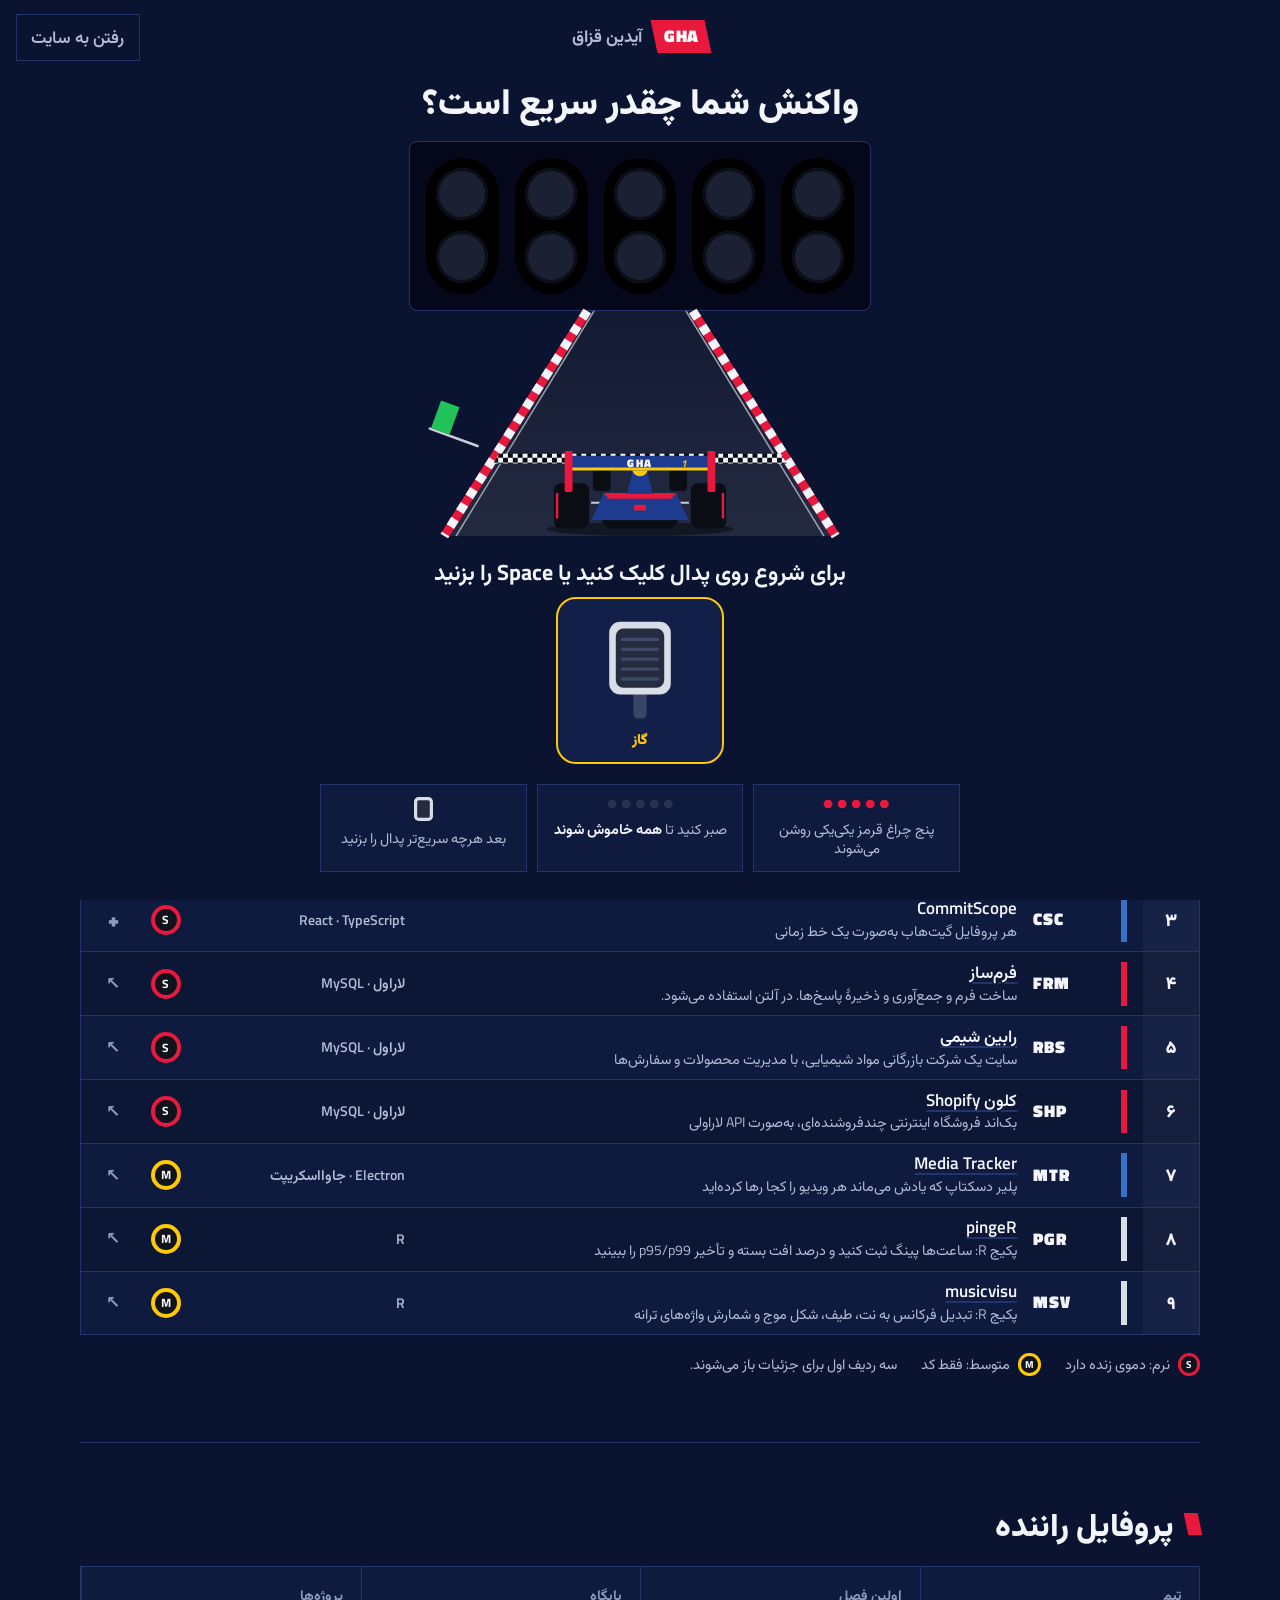
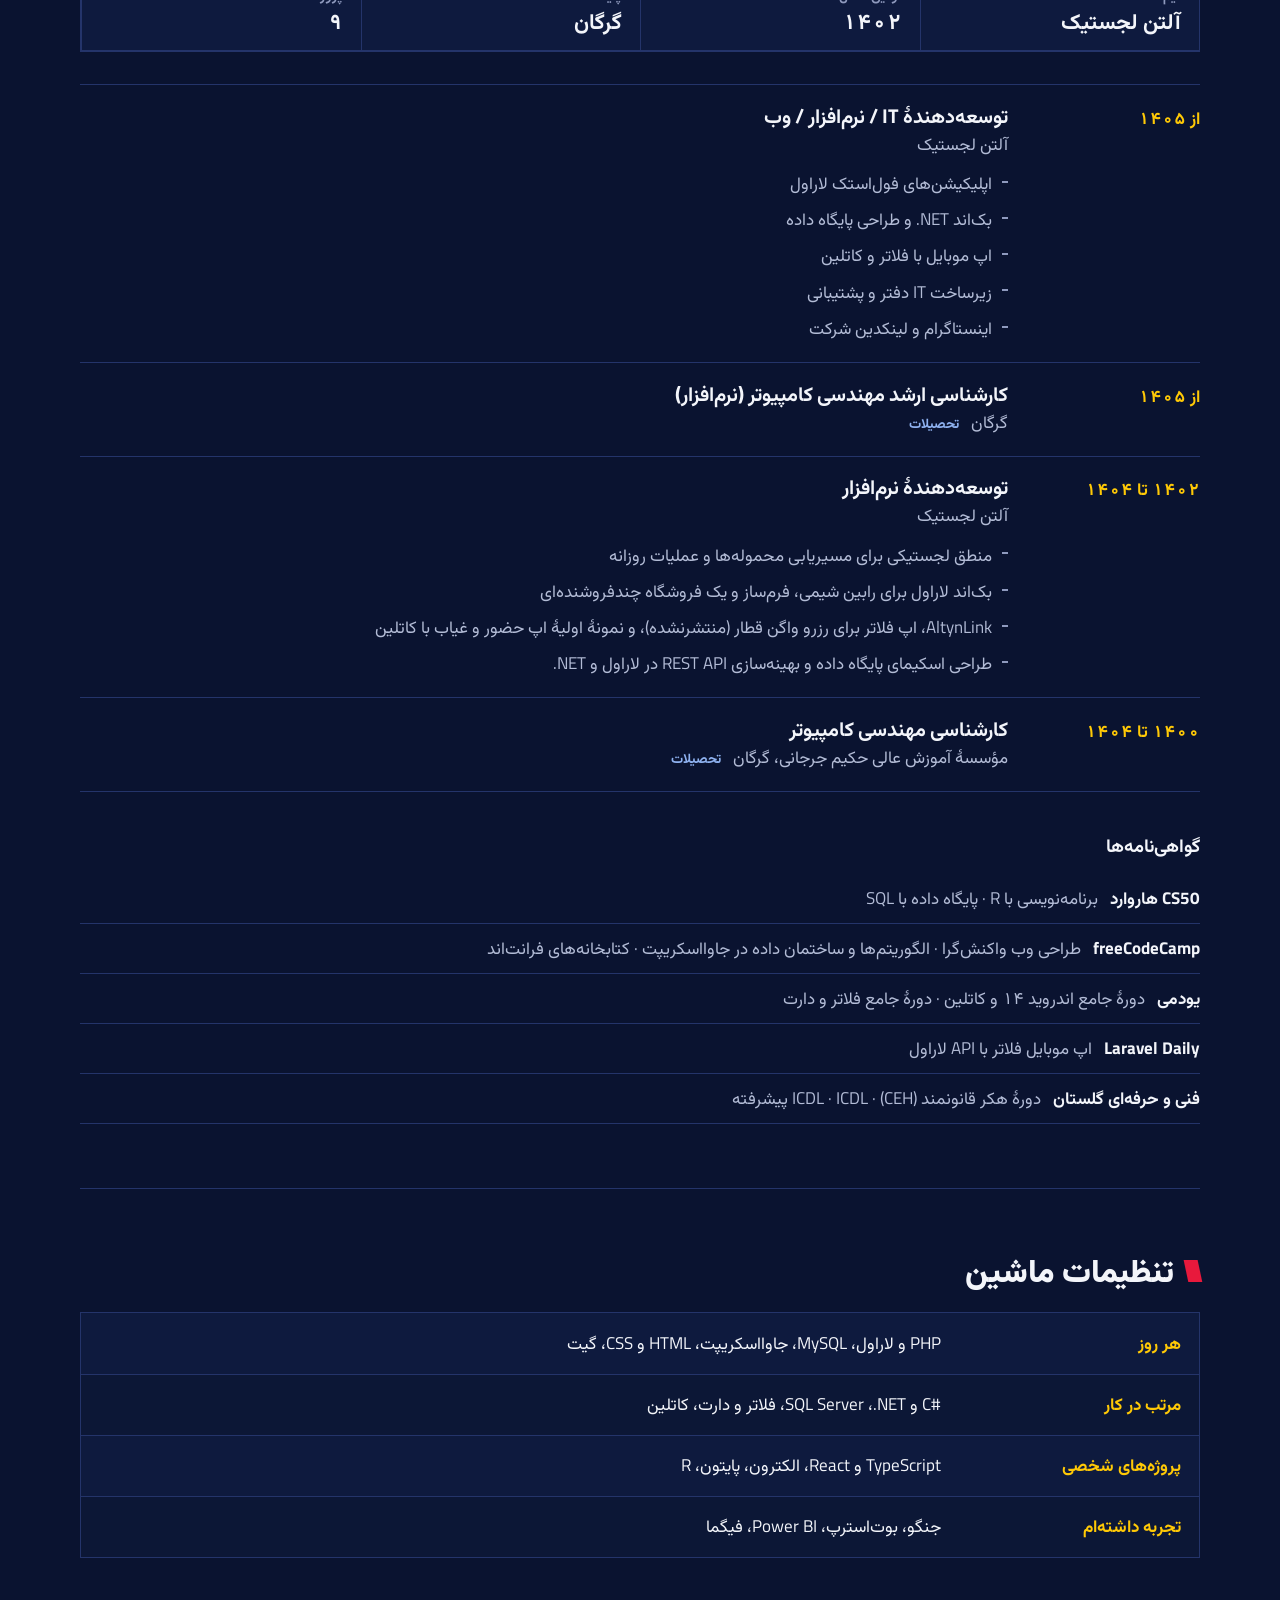
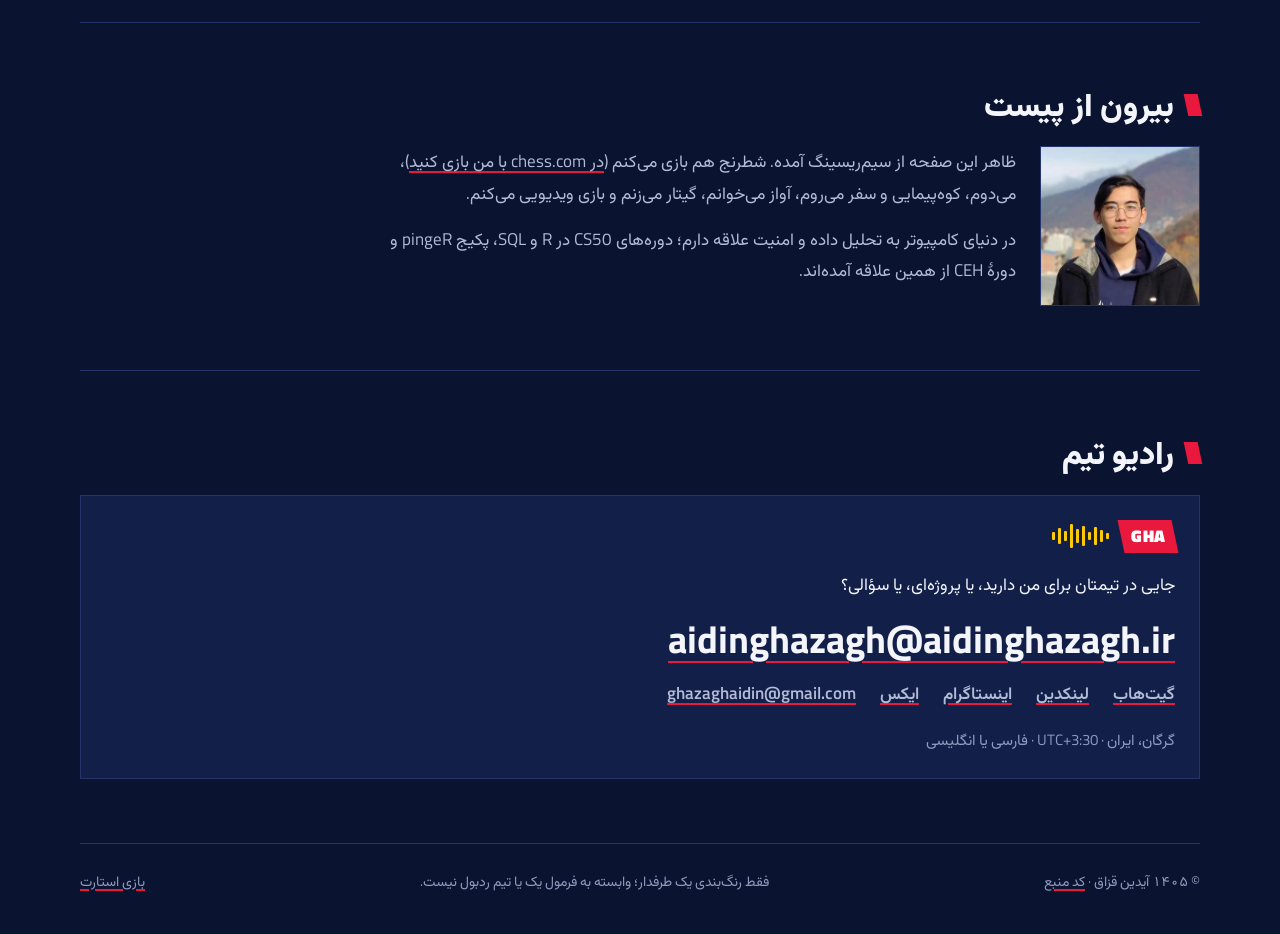
==== commit 72bbd549: "Keep the pedal still, make it bigger and tilt when pressed; quicker lights - Put the prompt on its o" ====
--- a/fa/index.html
+++ b/fa/index.html
@@ -46,8 +46,8 @@
   <link rel="apple-touch-icon" href="../assets/images/profile.png">
 
   <link rel="preload" href="../assets/fonts/vazirmatn-arabic-wght-normal.woff2" as="font" type="font/woff2" crossorigin>
-  <link rel="stylesheet" href="../styles.css?v=5">
-  <script defer src="../assets/js/start.js?v=5"></script>
+  <link rel="stylesheet" href="../styles.css?v=6">
+  <script defer src="../assets/js/start.js?v=6"></script>
 
   <script type="application/ld+json">
   {
--- a/styles.css
+++ b/styles.css
@@ -212,7 +212,7 @@
 .intro .stage { display: grid; justify-items: center; gap: clamp(0.75rem, 2.5vh, 1.25rem); width: 100%; }
 
 /* the grid: track, start line, marshal's flag and the visitor's car */
-.scene { display: block; width: min(34rem, 100%); height: auto; max-height: 27vh; margin-top: calc(-1 * clamp(0.75rem, 2.5vh, 1.25rem)); overflow: visible; }
+.scene { display: block; width: min(34rem, 100%); height: auto; max-height: 25vh; margin-top: calc(-1 * clamp(0.75rem, 2.5vh, 1.25rem)); overflow: visible; }
 .scene .car { transform-box: fill-box; transform-origin: 50% 100%; transition: transform 0.3s ease-out; }
 .intro.launched .car { transform: translateY(-150px) scale(0.2); transition: transform 0.85s cubic-bezier(0.4, 0, 0.85, 0.5); }
 .intro.jumped .car { transform: translateY(-14px); transition: transform 0.15s ease-out; }
@@ -228,18 +228,19 @@
 @keyframes wave { from { transform: skewY(-12deg); } to { transform: skewY(9deg) scaleX(0.88); } }
 
 /* the throttle pedal: the thing to press */
-.controls { display: flex; flex-wrap: wrap; align-items: center; justify-content: center; gap: 0.75rem 1.5rem; }
+/* prompt above the pedal on its own line, so changing text never moves the pedal */
+.controls { display: grid; justify-items: center; gap: 0.5rem; }
 .pedal {
   display: grid;
   justify-items: center;
   gap: 0.2rem;
-  padding: 0.6rem 1.4rem 0.45rem;
+  padding: 0.85rem 2.4rem 0.6rem;
   background: var(--bg-panel);
   border: 2px solid var(--line);
-  border-radius: 1rem;
+  border-radius: 1.25rem;
   color: var(--muted);
   font: inherit;
-  font-size: 0.8rem;
+  font-size: 0.9rem;
   font-weight: 900;
   letter-spacing: 0.12em;
   text-transform: uppercase;
@@ -247,10 +248,11 @@
   touch-action: manipulation;
 }
 :lang(fa) .pedal { letter-spacing: 0; font-size: 0.9rem; }
-.pedal svg { width: clamp(2.75rem, 10vw, 3.5rem); height: auto; }
-.pedal .plate { transform-box: fill-box; transform-origin: 50% 100%; transition: transform 0.08s ease-out; }
-.pedal.down .plate { transform: scaleY(0.84); }
-.pedal.down { border-color: var(--yellow); color: var(--yellow); }
+.pedal { transition: transform 0.09s ease-out, box-shadow 0.09s ease-out; }
+.pedal svg { width: clamp(4rem, 16vw, 5.5rem); height: auto; transform-origin: 50% 90%; transition: transform 0.09s ease-out; }
+/* pressed: the pedal rocks forward under your foot and lights up */
+.pedal.down { transform: scale(0.97); border-color: var(--yellow); color: var(--yellow); animation: none; box-shadow: 0 0 0 4px rgba(255, 201, 6, 0.35), 0 0 32px rgba(255, 201, 6, 0.3); }
+.pedal.down svg { transform: perspective(260px) rotateX(36deg) translateY(4%); }
 .intro[data-phase="ready"] .pedal { border-color: var(--yellow); color: var(--yellow); animation: glow 1.1s ease-in-out infinite alternate; }
 @keyframes glow { from { box-shadow: 0 0 0 0 rgba(255, 201, 6, 0); } to { box-shadow: 0 0 0 9px rgba(255, 201, 6, 0.18); } }
 
@@ -265,7 +267,7 @@
 .steps .i3 { width: 1.15rem; height: 1.45rem; border-radius: 0.3rem; background: #262c40; box-shadow: inset 0 0 0 0.2rem #d9dde8; }
 @media (max-width: 30rem) { .steps li { font-size: 0.8rem; padding: 0.6rem 0.35rem; } }
 
-.intro .prompt { font-size: clamp(1.15rem, 3.5vw, 1.5rem); font-weight: 700; min-height: 1.5em; }
+.intro .prompt { font-size: clamp(1.1rem, 3.5vw, 1.4rem); font-weight: 700; min-height: 1.5em; line-height: 1.5; }
 .intro .prompt span { display: none; }
 .intro[data-phase="ready"] .prompt .go-keys { display: inline; }
 .intro[data-phase="lights"] .prompt .wait,
@@ -373,14 +375,18 @@
 .skip-intro:hover { color: var(--yellow); border-color: currentColor; }
 .intro[data-phase="result"] ~ .skip-intro { display: none; }
 
-/* short screens (phones in a browser, small laptops): tighten the start screen */
-@media (max-height: 760px) {
-  .intro-inner { gap: 0.6rem; }
-  .intro .stage { gap: 0.6rem; }
+/* short screens (phones in a browser, laptops): tighten the start screen */
+@media (max-height: 860px) {
+  .intro-inner { gap: 0.55rem; }
+  .intro .stage { gap: 0.55rem; }
   .intro .ask { font-size: clamp(1.2rem, 4vw, 1.75rem); }
-  .gantry .lamp { width: clamp(1.4rem, 7vw, 2.75rem); }
-  .scene { max-height: 25vh; margin-top: -0.6rem; }
-  .steps li { padding: 0.5rem 0.35rem; gap: 0.35rem; font-size: 0.78rem; }
+  .gantry { padding: 0.5rem; }
+  .gantry .lamp { width: clamp(1.4rem, 7vw, 2.6rem); }
+  .scene { max-height: 22vh; margin-top: -0.55rem; }
+  .pedal { padding: 0.6rem 2rem 0.4rem; }
+  .pedal svg { width: clamp(3.4rem, 13vw, 4.4rem); }
+  .intro .prompt { font-size: 1.05rem; }
+  .steps li { padding: 0.45rem 0.35rem; gap: 0.3rem; font-size: 0.8rem; }
   .intro .who { font-size: 0.9rem; }
 }
 @media (max-width: 30rem) {
